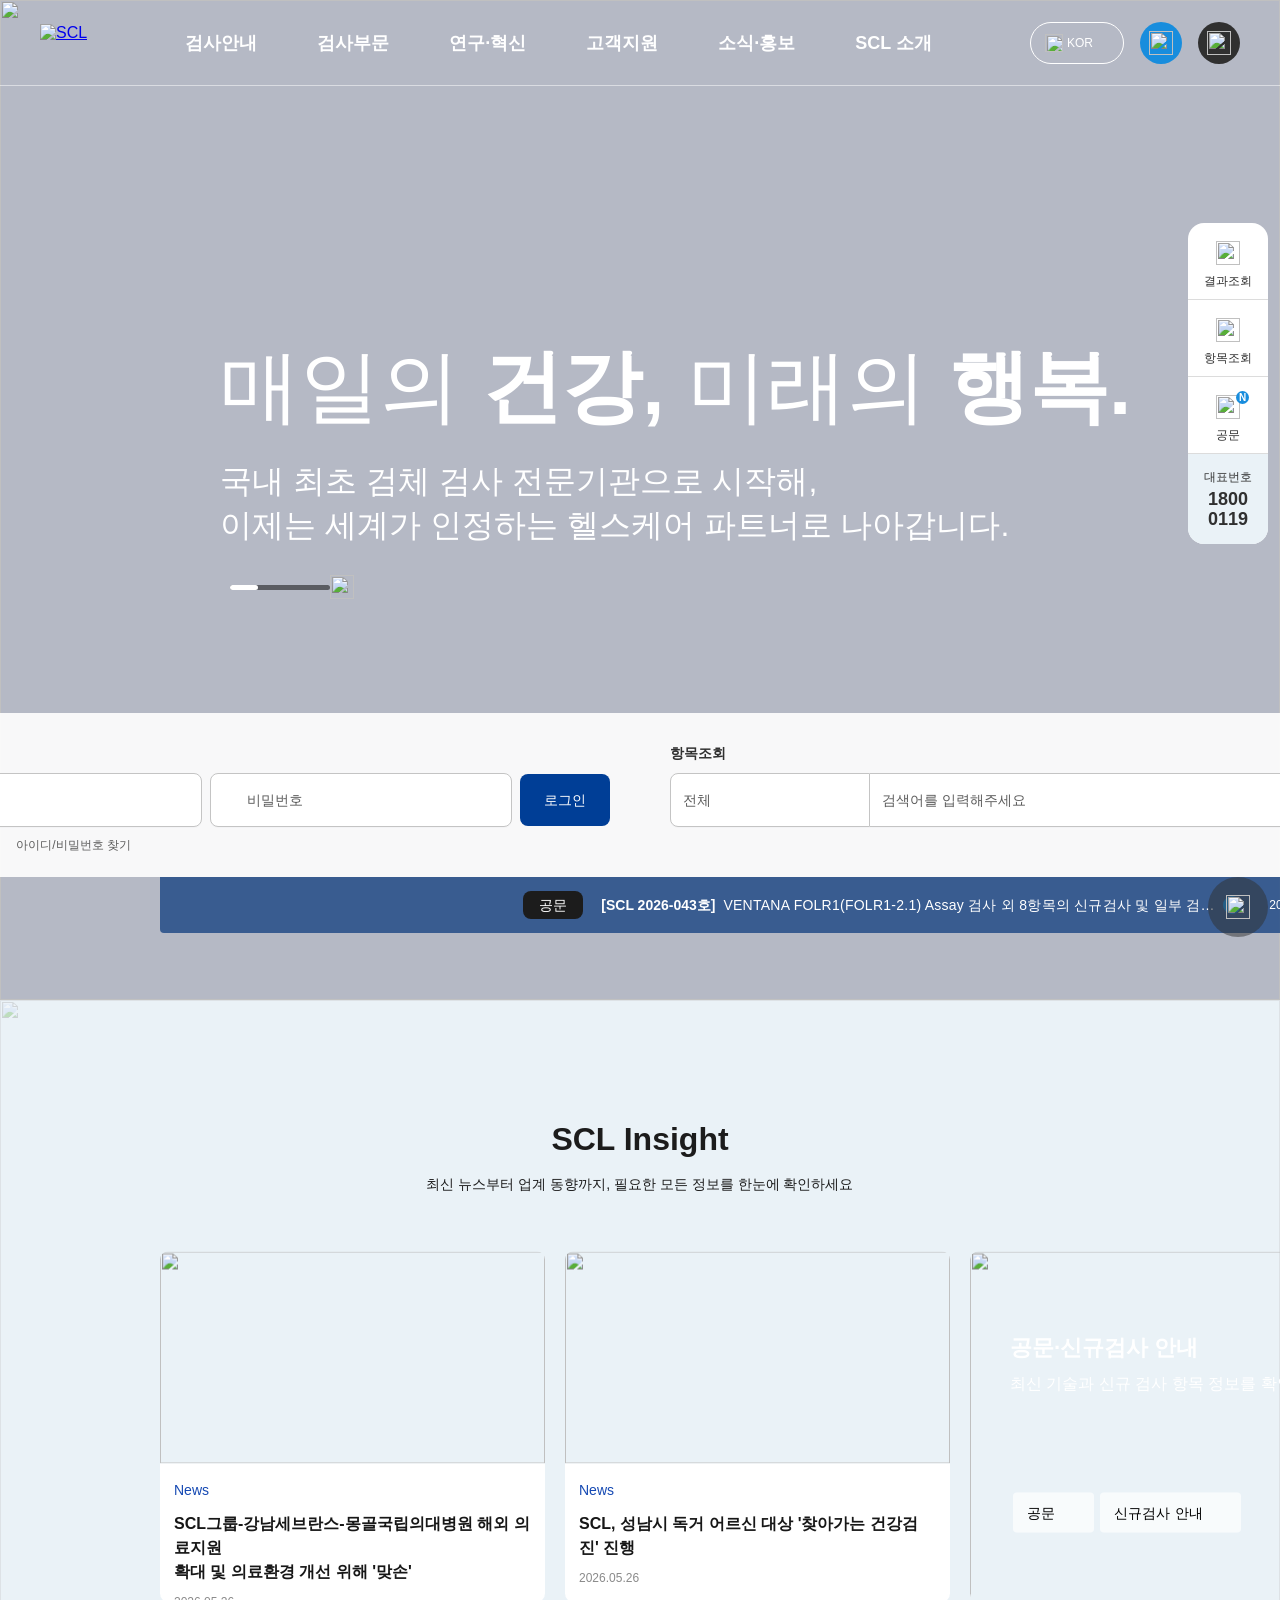
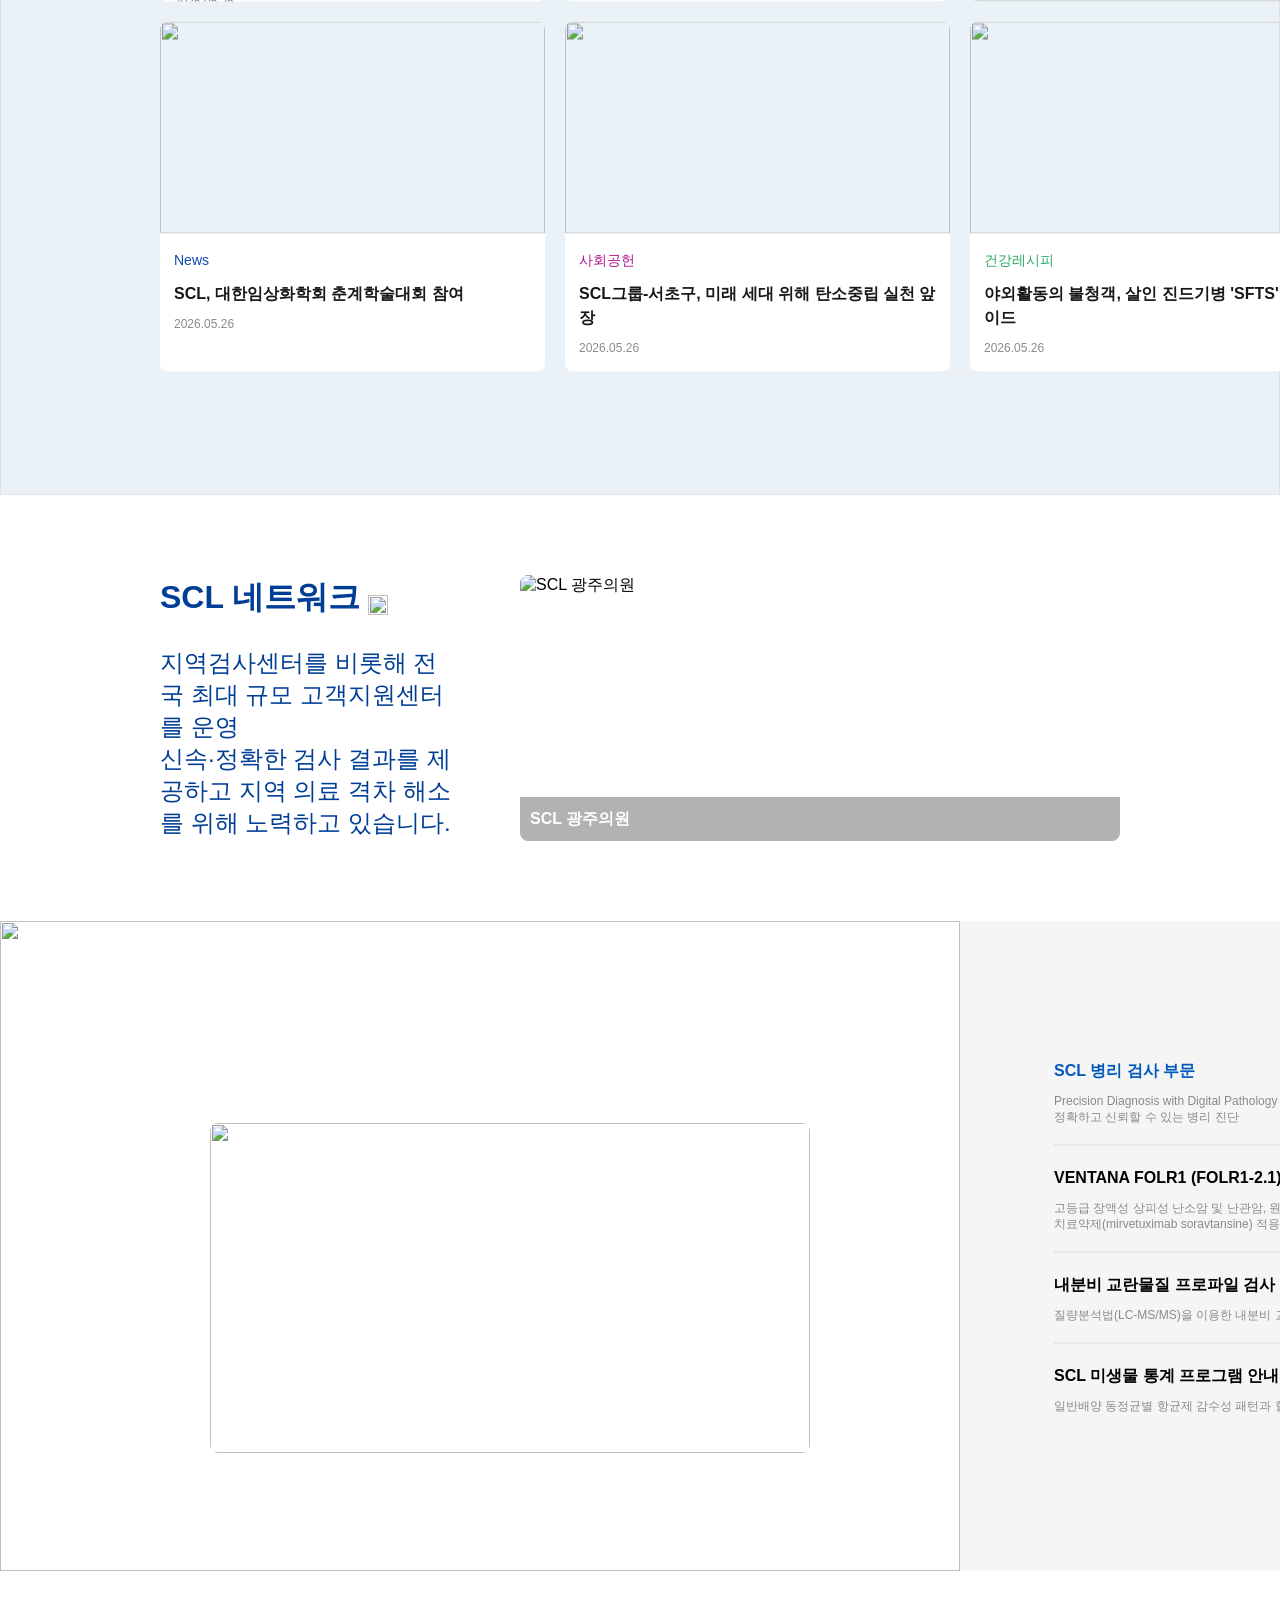
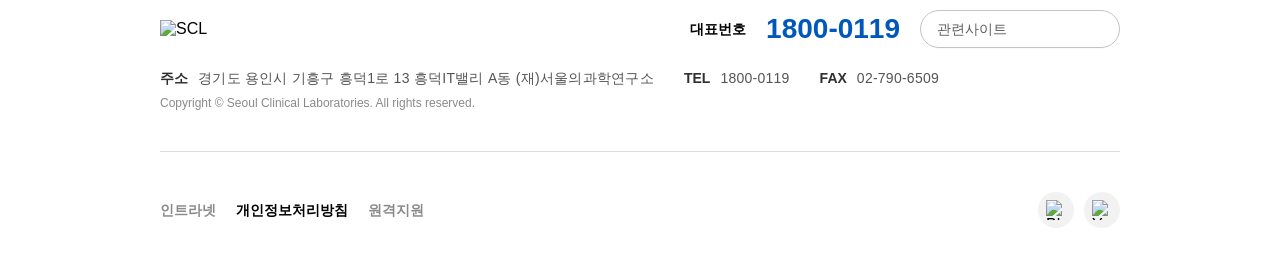
==== index.html @ e83430f7 "Implement SCL homepage from Figma design Build full SCL 서울의과학연구소 homepage with: - Sticky header with" ====
<!DOCTYPE html>
<html lang="ko">
<head>
  <meta charset="UTF-8">
  <meta name="viewport" content="width=device-width, initial-scale=1.0">
  <title>SCL 서울의과학연구소</title>
  <link rel="preconnect" href="https://fonts.googleapis.com">
  <link href="https://fonts.googleapis.com/css2?family=Pretendard:wght@300;400;600;700;900&display=swap" rel="stylesheet">
  <style>
    *, *::before, *::after { box-sizing: border-box; margin: 0; padding: 0; }

    :root {
      --brand-30: #003e96;
      --brand-40: #0058bc;
      --brand-50: #188ddd;
      --brand-60: #5bc2fd;
      --brand-99: #eaf2f7;
      --gray-10: #171717;
      --gray-20: #1c1c1c;
      --gray-25: #303030;
      --gray-40: #5c5c5c;
      --gray-60: #8a8a8a;
      --gray-90: #c4c4c4;
      --gray-95: #dcdcdc;
      --gray-99: #f5f5f5;
      --blue-20: #1549b3;
      --white: #ffffff;
    }

    body {
      font-family: 'Pretendard', -apple-system, BlinkMacSystemFont, sans-serif;
      background: white;
      min-width: 1200px;
      overflow-x: hidden;
    }

    /* ── HEADER ── */
    .header {
      position: sticky;
      top: 0;
      z-index: 100;
      width: 100%;
      height: 86px;
      border-bottom: 1px solid rgba(255,255,255,0.5);
      display: flex;
      align-items: center;
      justify-content: center;
      padding: 0 40px;
      background: transparent;
    }
    .header-inner {
      width: 100%;
      max-width: 1840px;
      display: flex;
      align-items: center;
      justify-content: space-between;
    }
    .logo img { height: 38px; display: block; }
    .nav {
      display: flex;
      gap: 60px;
      align-items: center;
      height: 50px;
    }
    .nav a {
      text-decoration: none;
      font-size: 18px;
      font-weight: 600;
      color: white;
      line-height: 24px;
      white-space: nowrap;
    }
    .nav a:hover { opacity: 0.8; }
    .gnb {
      display: flex;
      gap: 16px;
      align-items: center;
    }
    .gnb-lang {
      display: flex;
      align-items: center;
      gap: 4px;
      height: 42px;
      padding: 0 14px;
      border: 1px solid white;
      border-radius: 36px;
      cursor: pointer;
    }
    .gnb-lang img { width: 18px; height: 18px; }
    .gnb-lang span { font-size: 12px; color: white; font-weight: 400; line-height: 16px; }
    .gnb-lang .caret { width: 12px; height: 12px; }
    .gnb-search, .gnb-menu {
      width: 42px; height: 42px;
      border-radius: 50%;
      display: flex;
      align-items: center;
      justify-content: center;
      cursor: pointer;
    }
    .gnb-search { background: var(--brand-50); }
    .gnb-menu { background: var(--gray-25); }
    .gnb-search img, .gnb-menu img { width: 24px; height: 24px; }

    /* ── HERO ── */
    .hero {
      position: relative;
      width: 100%;
      height: 1000px;
      overflow: hidden;
    }
    .hero-bg {
      position: absolute;
      inset: 0;
    }
    .hero-bg img.hero-main {
      position: absolute;
      width: 179%;
      height: 142.6%;
      left: -33.09%;
      top: -38.87%;
      max-width: none;
      object-fit: cover;
    }
    .hero-bg .overlay {
      position: absolute;
      inset: 0;
      background: rgba(13,25,65,0.3);
    }
    .hero-bg img.hero-overlay {
      position: absolute;
      inset: 0;
      width: 100%;
      height: 100%;
      object-fit: cover;
    }
    .hero-text {
      position: absolute;
      left: 220px;
      top: 355px;
      color: white;
      display: flex;
      flex-direction: column;
      gap: 40px;
    }
    .hero-title {
      font-size: 80px;
      line-height: 64px;
    }
    .hero-title .light { font-weight: 300; }
    .hero-title .bold { font-weight: 600; }
    .hero-sub {
      font-size: 32px;
      font-weight: 400;
      line-height: 44px;
    }

    /* Search panel */
    .hero-search {
      position: absolute;
      left: 50%;
      transform: translateX(-50%);
      top: 713px;
      width: 1600px;
      background: rgba(255,255,255,0.9);
      border-radius: 4px 4px 0 0;
      display: flex;
      gap: 60px;
      align-items: center;
      padding: 30px 60px 34px;
    }
    .search-form {
      flex: 1;
      display: flex;
      flex-direction: column;
      gap: 10px;
      height: 100px;
    }
    .search-form label {
      font-size: 14px;
      font-weight: 600;
      color: var(--gray-25);
      line-height: 20px;
    }
    .search-inputs {
      display: flex;
      gap: 8px;
      align-items: center;
    }
    .input-field {
      background: white;
      border: 1px solid var(--gray-90);
      border-radius: 8px;
      display: flex;
      align-items: center;
      padding: 16px 12px;
      gap: 8px;
      flex: 1;
      box-shadow: 0px 1px 0.25px rgba(29,41,61,0.02);
    }
    .input-field img { width: 16px; height: 16px; flex-shrink: 0; }
    .input-field span {
      font-size: 14px;
      color: var(--gray-40);
      line-height: 20px;
    }
    .btn-login {
      background: var(--brand-30);
      color: white;
      border: none;
      border-radius: 8px;
      padding: 16px 24px;
      font-size: 14px;
      font-weight: 500;
      line-height: 20px;
      cursor: pointer;
      white-space: nowrap;
    }
    .search-helper {
      display: flex;
      gap: 16px;
      align-items: center;
    }
    .search-helper .checkbox-wrap {
      display: flex;
      align-items: center;
      gap: 4px;
    }
    .search-helper .checkbox-box {
      width: 16px; height: 16px;
      border: 1px solid var(--gray-95);
      border-radius: 4px;
      background: white;
    }
    .search-helper span {
      font-size: 12px;
      color: var(--gray-40);
      line-height: 16px;
    }
    .search-helper .divider {
      width: 1px;
      height: 10px;
      background: var(--gray-90);
    }

    .search-inputs-item {
      display: flex;
      align-items: center;
      width: 100%;
    }
    .select-field {
      background: white;
      border: 1px solid var(--gray-90);
      border-radius: 8px 0 0 8px;
      display: flex;
      align-items: center;
      justify-content: space-between;
      padding: 16px 12px;
      width: 200px;
      flex-shrink: 0;
      box-shadow: 0px 1px 0.25px rgba(29,41,61,0.02);
      cursor: pointer;
    }
    .select-field span { font-size: 14px; color: var(--gray-40); line-height: 20px; }
    .select-field img { width: 16px; height: 16px; }
    .text-field {
      background: white;
      border-top: 1px solid var(--gray-90);
      border-bottom: 1px solid var(--gray-90);
      border-right: none;
      display: flex;
      align-items: center;
      padding: 16px 12px;
      flex: 1;
      box-shadow: 0px 1px 0.25px rgba(29,41,61,0.02);
    }
    .text-field span { font-size: 14px; color: var(--gray-40); line-height: 20px; }
    .btn-search {
      background: var(--brand-30);
      border: none;
      border-radius: 0 8px 8px 0;
      padding: 16px;
      display: flex;
      align-items: center;
      justify-content: center;
      cursor: pointer;
      flex-shrink: 0;
    }
    .btn-search img { width: 20px; height: 20px; }

    /* Notice bar */
    .notice-bar {
      position: absolute;
      left: 160px;
      top: 877px;
      width: 1600px;
      background: rgba(5,54,123,0.7);
      border-radius: 0 0 4px 4px;
      display: flex;
      gap: 8px;
      align-items: center;
      justify-content: center;
      padding: 8px;
    }
    .notice-tag {
      background: var(--gray-20);
      color: white;
      font-size: 14px;
      font-weight: 500;
      line-height: 20px;
      padding: 4px 16px;
      border-radius: 8px;
      white-space: nowrap;
    }
    .notice-content {
      display: flex;
      gap: 8px;
      align-items: center;
      padding: 10px;
      width: 660px;
    }
    .notice-content .notice-num {
      color: white;
      font-size: 14px;
      font-weight: 600;
      line-height: 20px;
      white-space: nowrap;
    }
    .notice-content .notice-text {
      color: white;
      font-size: 14px;
      font-weight: 400;
      line-height: 20px;
      letter-spacing: 0.25px;
      white-space: nowrap;
      overflow: hidden;
      text-overflow: ellipsis;
    }
    .notice-new {
      background: var(--brand-50);
      width: 18px; height: 18px;
      border-radius: 24px;
      display: flex;
      align-items: center;
      justify-content: center;
      flex-shrink: 0;
    }
    .notice-new span { color: white; font-size: 11px; font-weight: 600; line-height: 16px; }
    .notice-date { color: white; font-size: 12px; font-weight: 400; line-height: 16px; padding: 10px; white-space: nowrap; }
    .notice-nav { display: flex; gap: 8px; align-items: center; }
    .notice-nav img { width: 20px; height: 20px; cursor: pointer; }

    /* Quick menu */
    .quick-menu {
      position: absolute;
      right: 12px;
      top: 223px;
      width: 80px;
      background: white;
      border-radius: 16px;
      overflow: hidden;
      display: flex;
      flex-direction: column;
      align-items: center;
    }
    .quick-item {
      border-bottom: 1px solid var(--gray-95);
      display: flex;
      flex-direction: column;
      align-items: center;
      padding: 10px 0;
      width: 100%;
      cursor: pointer;
      position: relative;
    }
    .quick-item:last-child { border-bottom: none; }
    .quick-item .icon-wrap {
      width: 40px; height: 40px;
      border-radius: 8px;
      display: flex;
      align-items: center;
      justify-content: center;
    }
    .quick-item .icon-wrap img { width: 24px; height: 24px; }
    .quick-item p {
      font-size: 12px;
      font-weight: 400;
      color: var(--gray-25);
      text-align: center;
      line-height: 16px;
    }
    .quick-new-badge {
      position: absolute;
      top: 14px;
      left: 48px;
      background: var(--brand-50);
      width: 13px; height: 13px;
      border-radius: 24px;
      display: flex;
      align-items: center;
      justify-content: center;
    }
    .quick-new-badge span { color: white; font-size: 10px; font-weight: 900; line-height: 16px; }
    .quick-phone {
      background: var(--brand-99);
      display: flex;
      flex-direction: column;
      align-items: center;
      justify-content: center;
      gap: 4px;
      height: 90px;
      width: 100%;
      text-align: center;
      cursor: pointer;
    }
    .quick-phone .phone-label { font-size: 12px; font-weight: 400; color: var(--gray-25); line-height: 16px; }
    .quick-phone .phone-num { font-size: 18px; font-weight: 700; color: var(--gray-25); line-height: 20px; }

    /* Scroll top */
    .scroll-top {
      position: absolute;
      right: 12px;
      top: 877px;
      width: 60px; height: 60px;
      border-radius: 60px;
      background: rgba(48,48,48,0.5);
      display: flex;
      align-items: center;
      justify-content: center;
      cursor: pointer;
    }
    .scroll-top img { width: 24px; height: 24px; }

    /* ── SCL INSIGHT ── */
    .insight-section {
      position: relative;
      width: 100%;
      height: 1095px;
      overflow: hidden;
    }
    .insight-bg {
      position: absolute;
      inset: 0;
      background: var(--brand-99);
    }
    .insight-bg img {
      position: absolute;
      inset: 0;
      width: 100%;
      height: 100%;
      object-fit: cover;
      opacity: 0.3;
    }
    .insight-heading {
      position: absolute;
      top: 119px;
      left: 50%;
      transform: translateX(-50%);
      text-align: center;
      white-space: nowrap;
    }
    .insight-heading h2 {
      font-size: 32px;
      font-weight: 600;
      color: var(--gray-20);
      line-height: 40px;
    }
    .insight-heading p {
      margin-top: 15px;
      font-size: 14px;
      font-weight: 400;
      color: var(--gray-20);
      line-height: 20px;
    }
    .insight-cards {
      position: absolute;
      top: 50%;
      left: 160px;
      transform: translateY(calc(-50% + 63.5px));
      width: 1600px;
      display: flex;
      flex-direction: column;
      gap: 20px;
    }
    .cards-row {
      display: flex;
      gap: 20px;
      align-items: flex-start;
    }
    .news-card {
      width: 385px;
      height: 350px;
      border-radius: 8px;
      overflow: hidden;
      display: flex;
      flex-direction: column;
      flex-shrink: 0;
    }
    .news-card-img {
      height: 212px;
      width: 100%;
      flex-shrink: 0;
      overflow: hidden;
    }
    .news-card-img img {
      width: 100%;
      height: 100%;
      object-fit: cover;
      display: block;
    }
    .news-card-body {
      background: white;
      padding: 14px;
      flex: 1;
      display: flex;
      flex-direction: column;
      gap: 10px;
    }
    .tag {
      display: inline-flex;
      align-items: center;
      padding: 2px 0;
      border-radius: 4px;
    }
    .tag-news { color: var(--blue-20); font-size: 14px; font-weight: 400; line-height: 20px; }
    .tag-society { color: #b31591; font-size: 14px; font-weight: 400; line-height: 20px; }
    .tag-health { color: #2baa64; font-size: 14px; font-weight: 400; line-height: 20px; }
    .tag-amr { color: #b38e15; font-size: 14px; font-weight: 400; line-height: 20px; }
    .news-card-body h3 {
      font-size: 16px;
      font-weight: 600;
      color: var(--gray-10);
      line-height: 24px;
    }
    .news-card-body .date {
      font-size: 12px;
      font-weight: 400;
      color: var(--gray-60);
      line-height: 16px;
    }
    /* Wide card */
    .wide-card {
      width: 790px;
      height: 350px;
      border-radius: 8px;
      position: relative;
      overflow: hidden;
      flex-shrink: 0;
    }
    .wide-card img.wide-bg {
      position: absolute;
      inset: 0;
      width: 100%;
      height: 100%;
      object-fit: cover;
      border-radius: 8px;
    }
    .wide-card-text {
      position: absolute;
      left: 40px;
      top: 82px;
      color: white;
      display: flex;
      flex-direction: column;
      gap: 10px;
    }
    .wide-card-text h3 { font-size: 22px; font-weight: 600; line-height: 28px; }
    .wide-card-text p { font-size: 16px; font-weight: 400; line-height: 24px; }
    .wide-card-btns {
      position: absolute;
      top: 241px;
      left: 43px;
      display: flex;
      gap: 6px;
    }
    .wide-card-btn {
      display: flex;
      align-items: center;
      justify-content: space-between;
      gap: 8px;
      height: 40px;
      background: rgba(255,255,255,0.7);
      border-radius: 4px;
      padding: 4px 14px;
      cursor: pointer;
      text-decoration: none;
    }
    .wide-card-btn span {
      font-size: 14px;
      font-weight: 400;
      color: black;
      line-height: 20px;
      letter-spacing: 0.25px;
      white-space: nowrap;
    }
    .wide-card-btn img { width: 16px; height: 16px; }

    /* ── NETWORK ── */
    .network-section {
      position: relative;
      width: 100%;
      padding: 80px 0;
      background: white;
    }
    .network-inner {
      max-width: 1840px;
      margin: 0 auto;
      padding: 0 160px;
      display: flex;
      align-items: center;
      gap: 60px;
    }
    .network-text { flex: 1; }
    .network-text .arrow-link {
      display: flex;
      align-items: center;
      gap: 8px;
      margin-bottom: 15px;
    }
    .network-text h2 {
      font-size: 32px;
      font-weight: 600;
      color: var(--brand-30);
      line-height: 40px;
      margin-bottom: 15px;
    }
    .network-text .arrow-link img { width: 20px; height: 20px; }
    .network-text p {
      font-size: 24px;
      font-weight: 400;
      color: var(--brand-30);
      line-height: 32px;
    }
    .network-image {
      flex-shrink: 0;
      width: 600px;
      height: 266px;
      border-radius: 8px;
      overflow: hidden;
      position: relative;
    }
    .network-image img.net-img {
      width: 100%;
      height: 100%;
      object-fit: cover;
    }
    .network-image .img-caption {
      position: absolute;
      bottom: 0;
      left: 0;
      right: 0;
      background: rgba(0,0,0,0.3);
      display: flex;
      align-items: center;
      justify-content: space-between;
      padding: 10px;
    }
    .network-image .img-caption span {
      color: white;
      font-size: 16px;
      font-weight: 600;
      line-height: 24px;
      white-space: nowrap;
    }
    .network-image .img-caption img { height: 10px; }

    /* ── SPOTLIGHT ── */
    .spotlight-section {
      display: flex;
      width: 100%;
    }
    .spotlight-left {
      width: 960px;
      height: 650px;
      overflow: hidden;
      position: relative;
      flex-shrink: 0;
    }
    .spotlight-left img.spotlight-bg {
      position: absolute;
      inset: 0;
      width: 100%;
      height: 100%;
      object-fit: cover;
    }
    .spotlight-text {
      position: absolute;
      left: 210px;
      top: 95px;
      width: 315px;
      color: white;
      display: flex;
      flex-direction: column;
      gap: 15px;
    }
    .spotlight-text h2 { font-size: 32px; font-weight: 600; line-height: 40px; }
    .spotlight-text p { font-size: 14px; font-weight: 400; line-height: 20px; }
    .spotlight-preview {
      position: absolute;
      left: 210px;
      top: 202px;
      width: 600px;
      height: 330px;
      border-radius: 8px;
      overflow: hidden;
    }
    .spotlight-preview img {
      width: 100%;
      height: 100%;
      object-fit: cover;
    }
    .spotlight-right {
      flex: 1;
      background: var(--gray-99);
      height: 650px;
      overflow: hidden;
      position: relative;
    }
    .spotlight-list {
      position: absolute;
      top: 50%;
      left: 94px;
      transform: translateY(-50%);
      display: flex;
      flex-direction: column;
      gap: 20px;
    }
    .spotlight-item {
      width: 600px;
      border-bottom: 1px solid var(--gray-95);
      padding-bottom: 20px;
      display: flex;
      align-items: flex-start;
      justify-content: space-between;
      cursor: pointer;
    }
    .spotlight-item:last-child { border-bottom: none; }
    .spotlight-item .item-text { display: flex; flex-direction: column; gap: 10px; }
    .spotlight-item .item-text h3 {
      font-size: 16px;
      font-weight: 600;
      line-height: 24px;
      white-space: nowrap;
    }
    .spotlight-item .item-text p {
      font-size: 12px;
      font-weight: 400;
      color: var(--gray-60);
      line-height: 16px;
    }
    .spotlight-item.active .item-text h3 { color: var(--brand-40); }
    .spotlight-item .arrow { width: 20px; height: 20px; flex-shrink: 0; margin-top: 2px; }
    .spotlight-underline {
      position: absolute;
      bottom: calc(50% - 3px - 130px);
      left: 785px;
      width: 200px;
      height: 3px;
      background: var(--brand-60);
    }

    /* ── FOOTER ── */
    .footer {
      background: white;
      padding: 39px 160px;
      border-radius: 30px;
    }
    .footer-top {
      border-bottom: 1px solid var(--gray-95);
      padding-bottom: 40px;
      margin-bottom: 20px;
    }
    .footer-row1 {
      display: flex;
      align-items: center;
      justify-content: space-between;
      margin-bottom: 20px;
    }
    .footer-logo img { height: 30px; }
    .footer-contact {
      display: flex;
      align-items: center;
      gap: 20px;
    }
    .footer-contact .label {
      font-size: 14px;
      font-weight: 600;
      color: black;
      line-height: 22px;
    }
    .footer-contact .phone {
      font-size: 28px;
      font-weight: 600;
      color: var(--brand-40);
      line-height: 36px;
    }
    .footer-dropdown {
      background: white;
      border: 1px solid var(--gray-90);
      border-radius: 36px;
      display: flex;
      align-items: center;
      justify-content: space-between;
      padding: 8px 16px;
      width: 200px;
      box-shadow: 0px 1px 0.25px rgba(29,41,61,0.02);
      cursor: pointer;
    }
    .footer-dropdown span { font-size: 14px; font-weight: 400; color: var(--gray-40); line-height: 20px; }
    .footer-dropdown img { width: 16px; height: 16px; }
    .footer-info { display: flex; flex-direction: column; gap: 7px; }
    .footer-info-row {
      display: flex;
      gap: 30px;
      align-items: center;
      font-size: 14px;
      line-height: 20px;
    }
    .footer-info-item { display: flex; gap: 10px; align-items: center; }
    .footer-info-item .key { font-weight: 600; color: var(--gray-25); white-space: nowrap; }
    .footer-info-item .val { font-weight: 400; color: #545454; letter-spacing: 0.25px; }
    .footer-copy { font-size: 12px; font-weight: 400; color: var(--gray-60); line-height: 16px; }
    .footer-bottom {
      display: flex;
      align-items: center;
      justify-content: space-between;
      padding-top: 20px;
    }
    .footer-links {
      display: flex;
      gap: 20px;
      align-items: center;
    }
    .footer-links a {
      font-size: 14px;
      font-weight: 600;
      text-decoration: none;
      line-height: 22px;
    }
    .footer-links a.muted { color: var(--gray-60); }
    .footer-links a.active { color: black; }
    .footer-sns { display: flex; gap: 10px; align-items: center; }
    .sns-icon {
      width: 36px; height: 36px;
      background: #f2f2f2;
      border-radius: 36px;
      overflow: hidden;
      display: flex;
      align-items: center;
      justify-content: center;
      cursor: pointer;
    }
    .sns-icon img { width: 20px; height: 20px; object-fit: contain; }
  </style>
</head>
<body>

<!-- ── HERO (includes sticky header) ── -->
<div class="hero">
  <div class="hero-bg">
    <img class="hero-main" src="https://www.figma.com/api/mcp/asset/52256e0e-8a23-42d5-84a0-332f371dc1ba" alt="">
    <div class="overlay"></div>
    <img class="hero-overlay" src="https://www.figma.com/api/mcp/asset/8dd5a6fe-a4d0-4178-bd11-4e2abda468db" alt="">
  </div>

  <!-- Sticky header inside hero for overlay effect -->
  <div class="header">
    <div class="header-inner">
      <a class="logo" href="#">
        <img src="https://www.figma.com/api/mcp/asset/37c88d34-beb9-4039-ba1b-f2989c8ade5d" alt="SCL">
      </a>
      <nav class="nav">
        <a href="#">검사안내</a>
        <a href="#">검사부문</a>
        <a href="#">연구·혁신</a>
        <a href="#">고객지원</a>
        <a href="#">소식·홍보</a>
        <a href="#">SCL 소개</a>
      </nav>
      <div class="gnb">
        <div class="gnb-lang">
          <img src="https://www.figma.com/api/mcp/asset/6efcb8ba-368d-428a-bd63-dd00020100a3" alt="">
          <span>KOR</span>
          <img class="caret" src="https://www.figma.com/api/mcp/asset/7b895aad-f52b-4165-a262-aacf44c4fa61" alt="">
        </div>
        <div class="gnb-search">
          <img src="https://www.figma.com/api/mcp/asset/1a41ee4a-93e4-47a7-8196-3c6d948fa5bd" alt="">
        </div>
        <div class="gnb-menu">
          <img src="https://www.figma.com/api/mcp/asset/8088e8f7-9896-4dc9-afa7-a1ec233443b7" alt="">
        </div>
      </div>
    </div>
  </div>

  <div class="hero-text">
    <div class="hero-title">
      <span class="light">매일의 </span><span class="bold">건강, </span><span class="light">미래의 </span><span class="bold">행복.</span>
    </div>
    <div class="hero-sub">
      국내 최초 검체 검사 전문기관으로 시작해,&nbsp;&nbsp;<br>
      이제는 세계가 인정하는 헬스케어 파트너로 나아갑니다.
    </div>
  </div>

  <!-- Search panel -->
  <div class="hero-search">
    <!-- 결과조회 -->
    <div class="search-form">
      <label>결과조회</label>
      <div class="search-inputs">
        <div class="input-field">
          <img src="https://www.figma.com/api/mcp/asset/ea0bd6d9-47a9-4193-b356-8391d4559814" alt="">
          <span>아이디</span>
        </div>
        <div class="input-field">
          <img src="https://www.figma.com/api/mcp/asset/9981f9c0-cf0f-4a31-8ff5-a0b09d4ae14a" alt="">
          <span>비밀번호</span>
        </div>
        <button class="btn-login">로그인</button>
      </div>
      <div class="search-helper">
        <div class="checkbox-wrap">
          <div class="checkbox-box"></div>
          <span>아이디 저장</span>
        </div>
        <div class="divider"></div>
        <span>아이디/비밀번호 찾기</span>
      </div>
    </div>
    <!-- 항목조회 -->
    <div class="search-form">
      <label>항목조회</label>
      <div class="search-inputs-item">
        <div class="select-field">
          <span>전체</span>
          <img src="https://www.figma.com/api/mcp/asset/543bc4e9-b448-4df7-8578-54442d2aa638" alt="">
        </div>
        <div class="text-field">
          <span>검색어를 입력해주세요</span>
        </div>
        <button class="btn-search">
          <img src="https://www.figma.com/api/mcp/asset/98b80f4b-6c56-42e1-a1ca-54a08cba4ce2" alt="">
        </button>
      </div>
    </div>
  </div>

  <!-- Notice bar -->
  <div class="notice-bar">
    <div class="notice-tag">공문</div>
    <div class="notice-content">
      <span class="notice-num">[SCL 2026-043호]</span>
      <span class="notice-text">VENTANA FOLR1(FOLR1-2.1) Assay 검사 외 8항목의 신규검사 및 일부 검사정 ...</span>
      <div class="notice-new"><span>N</span></div>
    </div>
    <div class="notice-date">2026-05-29</div>
    <div class="notice-nav">
      <img src="https://www.figma.com/api/mcp/asset/52d0f94a-6e03-4afb-98f1-dddcc020833d" alt="이전">
      <img src="https://www.figma.com/api/mcp/asset/3e2f8726-f199-415d-9484-f3b4ed6b7dc4" alt="다음">
    </div>
  </div>

  <!-- Quick menu -->
  <div class="quick-menu">
    <div class="quick-item">
      <div class="icon-wrap">
        <img src="https://www.figma.com/api/mcp/asset/b0f247aa-f61f-4355-92ea-332bee7ba5a2" alt="">
      </div>
      <p>결과조회</p>
    </div>
    <div class="quick-item">
      <div class="icon-wrap">
        <img src="https://www.figma.com/api/mcp/asset/b0f247aa-f61f-4355-92ea-332bee7ba5a2" alt="">
      </div>
      <p>항목조회</p>
    </div>
    <div class="quick-item">
      <div class="quick-new-badge"><span>N</span></div>
      <div class="icon-wrap">
        <img src="https://www.figma.com/api/mcp/asset/b0f247aa-f61f-4355-92ea-332bee7ba5a2" alt="">
      </div>
      <p>공문</p>
    </div>
    <div class="quick-phone">
      <span class="phone-label">대표번호</span>
      <div class="phone-num">1800<br>0119</div>
    </div>
  </div>

  <!-- Scroll to top -->
  <div class="scroll-top" onclick="window.scrollTo({top:0,behavior:'smooth'})">
    <img src="https://www.figma.com/api/mcp/asset/c064c4de-7387-49ca-89e6-6a003e4194d6" alt="">
  </div>

  <!-- Indicator -->
  <div style="position:absolute;left:230px;top:575px;width:124px;height:24px;">
    <div style="position:absolute;background:rgba(0,0,0,0.5);height:5px;left:0;top:10px;width:100px;border-radius:3px;"></div>
    <div style="position:absolute;background:white;height:5px;left:0;top:10px;width:28px;border-radius:3px;"></div>
    <img src="https://www.figma.com/api/mcp/asset/b06ebde0-1fb6-4c55-bfce-72b41afc29c0" alt="" style="position:absolute;right:0;top:0;width:24px;height:24px;">
  </div>
</div>

<!-- ── SCL INSIGHT ── -->
<div class="insight-section">
  <div class="insight-bg">
    <img src="https://www.figma.com/api/mcp/asset/7b2f7af1-e0b0-4ac8-bd0a-5d54d9dfeec8" alt="">
  </div>
  <div class="insight-heading">
    <h2>SCL Insight</h2>
    <p>최신 뉴스부터 업계 동향까지, 필요한 모든 정보를 한눈에 확인하세요</p>
  </div>
  <div class="insight-cards">
    <!-- Row 1 -->
    <div class="cards-row">
      <div class="news-card">
        <div class="news-card-img"><img src="https://www.figma.com/api/mcp/asset/5ffc190e-9fe7-44c9-b8f0-d919cf22bebf" alt=""></div>
        <div class="news-card-body">
          <span class="tag tag-news">News</span>
          <h3>SCL그룹-강남세브란스-몽골국립의대병원 해외 의료지원<br>확대 및 의료환경 개선 위해 '맞손'</h3>
          <span class="date">2026.05.26</span>
        </div>
      </div>
      <div class="news-card">
        <div class="news-card-img"><img src="https://www.figma.com/api/mcp/asset/38c82c1a-6dd3-4e4a-b439-f9a781b31229" alt=""></div>
        <div class="news-card-body">
          <span class="tag tag-news">News</span>
          <h3>SCL, 성남시 독거 어르신 대상 '찾아가는 건강검진' 진행</h3>
          <span class="date">2026.05.26</span>
        </div>
      </div>
      <div class="wide-card">
        <img class="wide-bg" src="https://www.figma.com/api/mcp/asset/d31c3e54-9d87-45c5-b605-1808fa9bb44a" alt="">
        <div class="wide-card-text">
          <h3>공문·신규검사 안내</h3>
          <p>최신 기술과 신규 검사 항목 정보를 확인하세요</p>
        </div>
        <div class="wide-card-btns">
          <a href="#" class="wide-card-btn">
            <span>공문</span>
            <img src="https://www.figma.com/api/mcp/asset/adb20b30-9641-4750-9987-e78697c4e4e8" alt="">
          </a>
          <a href="#" class="wide-card-btn">
            <span>신규검사 안내</span>
            <img src="https://www.figma.com/api/mcp/asset/adb20b30-9641-4750-9987-e78697c4e4e8" alt="">
          </a>
        </div>
      </div>
    </div>
    <!-- Row 2 -->
    <div class="cards-row">
      <div class="news-card">
        <div class="news-card-img"><img src="https://www.figma.com/api/mcp/asset/8e9e4ab0-9397-4d2b-8e9a-bd385a4cd7f4" alt=""></div>
        <div class="news-card-body">
          <span class="tag tag-news">News</span>
          <h3>SCL, 대한임상화학회 춘계학술대회 참여</h3>
          <span class="date">2026.05.26</span>
        </div>
      </div>
      <div class="news-card">
        <div class="news-card-img"><img src="https://www.figma.com/api/mcp/asset/992183fb-95f1-4c09-9bdf-275db87c20e4" alt=""></div>
        <div class="news-card-body">
          <span class="tag tag-society">사회공헌</span>
          <h3>SCL그룹-서초구, 미래 세대 위해 탄소중립 실천 앞장</h3>
          <span class="date">2026.05.26</span>
        </div>
      </div>
      <div class="news-card">
        <div class="news-card-img"><img src="https://www.figma.com/api/mcp/asset/c7c1d9c2-8cd8-43ae-949d-d78f45ca55f7" alt=""></div>
        <div class="news-card-body">
          <span class="tag tag-health">건강레시피</span>
          <h3>야외활동의 불청객, 살인 진드기병 'SFTS' 핵심 가이드</h3>
          <span class="date">2026.05.26</span>
        </div>
      </div>
      <div class="news-card">
        <div class="news-card-img"><img src="https://www.figma.com/api/mcp/asset/ecc79b6d-8fe1-4d96-88d6-6d47a001110b" alt=""></div>
        <div class="news-card-body">
          <span class="tag tag-amr">항균제 내성 소식</span>
          <h3>항균제 내성 소식 Vol.5 No.1</h3>
          <span class="date">2026.05.26</span>
        </div>
      </div>
    </div>
  </div>
</div>

<!-- ── NETWORK ── -->
<div class="network-section">
  <div class="network-inner">
    <div class="network-text">
      <div class="arrow-link">
        <h2>SCL 네트워크</h2>
        <img src="https://www.figma.com/api/mcp/asset/f38a24ac-02a2-4a3b-8d6c-58afcae8dbaf" alt="">
      </div>
      <p>지역검사센터를 비롯해 전국 최대 규모 고객지원센터를 운영<br>신속·정확한 검사 결과를 제공하고 지역 의료 격차 해소를 위해 노력하고 있습니다.</p>
    </div>
    <div class="network-image">
      <img class="net-img" src="https://www.figma.com/api/mcp/asset/42fffe98-6f88-4e6d-8f27-da6bb0559975" alt="SCL 광주의원">
      <div class="img-caption">
        <span>SCL 광주의원</span>
        <img src="https://www.figma.com/api/mcp/asset/c778dd9b-c4c2-44cb-9610-e7c3aae68306" alt="">
      </div>
    </div>
  </div>
</div>

<!-- ── SPOTLIGHT ── -->
<div class="spotlight-section">
  <div class="spotlight-left">
    <img class="spotlight-bg" src="https://www.figma.com/api/mcp/asset/47a40a88-02fc-4748-b206-3c29c9e4105f" alt="">
    <div class="spotlight-text">
      <h2>SCL SpotLight</h2>
      <p>최신 학술 리플릿 소개를 통해 유익한 지식을 확인해보세요</p>
    </div>
    <div class="spotlight-preview">
      <img src="https://www.figma.com/api/mcp/asset/62de61b7-7b3b-48ec-a8b3-e7b3a09bf077" alt="">
    </div>
  </div>
  <div class="spotlight-right">
    <div class="spotlight-list">
      <div class="spotlight-item active">
        <div class="item-text">
          <h3>SCL 병리 검사 부문</h3>
          <p>Precision Diagnosis with Digital Pathology System<br>정확하고 신뢰할 수 있는 병리 진단</p>
        </div>
        <img class="arrow" src="https://www.figma.com/api/mcp/asset/fa98e5cc-8ee8-4b6b-8755-8e47d4cf738e" alt="">
      </div>
      <div class="spotlight-item">
        <div class="item-text">
          <h3>VENTANA FOLR1 (FOLR1-2.1) 검사</h3>
          <p>고등급 장액성 상피성 난소암 및 난관암, 원발성 복막암의<br>치료약제(mirvetuximab soravtansine) 적용 환자 식별을 위한 동반진단검사</p>
        </div>
        <img class="arrow" src="https://www.figma.com/api/mcp/asset/604fa74f-db91-483b-8a48-04563f2c6177" alt="">
      </div>
      <div class="spotlight-item">
        <div class="item-text">
          <h3>내분비 교란물질 프로파일 검사</h3>
          <p>질량분석법(LC-MS/MS)을 이용한 내분비 교란물질(환경호르몬) 측정</p>
        </div>
        <img class="arrow" src="https://www.figma.com/api/mcp/asset/604fa74f-db91-483b-8a48-04563f2c6177" alt="">
      </div>
      <div class="spotlight-item">
        <div class="item-text">
          <h3>SCL 미생물 통계 프로그램 안내</h3>
          <p>일반배양 동정균별 항균제 감수성 패턴과 혈액배양 월별 평균 채혈량 모니터링을 위한 프로그램 사용 안내</p>
        </div>
        <img class="arrow" src="https://www.figma.com/api/mcp/asset/604fa74f-db91-483b-8a48-04563f2c6177" alt="">
      </div>
    </div>
    <div class="spotlight-underline"></div>
  </div>
</div>

<!-- ── FOOTER ── -->
<footer class="footer">
  <div class="footer-top">
    <div class="footer-row1">
      <div class="footer-logo">
        <img src="https://www.figma.com/api/mcp/asset/37c88d34-beb9-4039-ba1b-f2989c8ade5d" alt="SCL">
      </div>
      <div class="footer-contact">
        <span class="label">대표번호</span>
        <span class="phone">1800-0119</span>
        <div class="footer-dropdown">
          <span>관련사이트</span>
          <img src="https://www.figma.com/api/mcp/asset/543bc4e9-b448-4df7-8578-54442d2aa638" alt="">
        </div>
      </div>
    </div>
    <div class="footer-info">
      <div class="footer-info-row">
        <div class="footer-info-item">
          <span class="key">주소</span>
          <span class="val">경기도 용인시 기흥구 흥덕1로 13 흥덕IT밸리 A동 (재)서울의과학연구소</span>
        </div>
        <div class="footer-info-item">
          <span class="key">TEL</span>
          <span class="val">1800-0119</span>
        </div>
        <div class="footer-info-item">
          <span class="key">FAX</span>
          <span class="val">02-790-6509</span>
        </div>
      </div>
      <p class="footer-copy">Copyright © Seoul Clinical Laboratories. All rights reserved.</p>
    </div>
  </div>
  <div class="footer-bottom">
    <div class="footer-links">
      <a href="#" class="muted">인트라넷</a>
      <a href="#" class="active">개인정보처리방침</a>
      <a href="#" class="muted">원격지원</a>
    </div>
    <div class="footer-sns">
      <div class="sns-icon">
        <img src="https://www.figma.com/api/mcp/asset/7b10e093-95f2-474d-a84a-dadc5c6adf39" alt="Blog">
      </div>
      <div class="sns-icon">
        <img src="https://www.figma.com/api/mcp/asset/fc669e48-eddd-4f8d-9327-607113ef5edd" alt="YouTube">
      </div>
    </div>
  </div>
</footer>

</body>
</html>
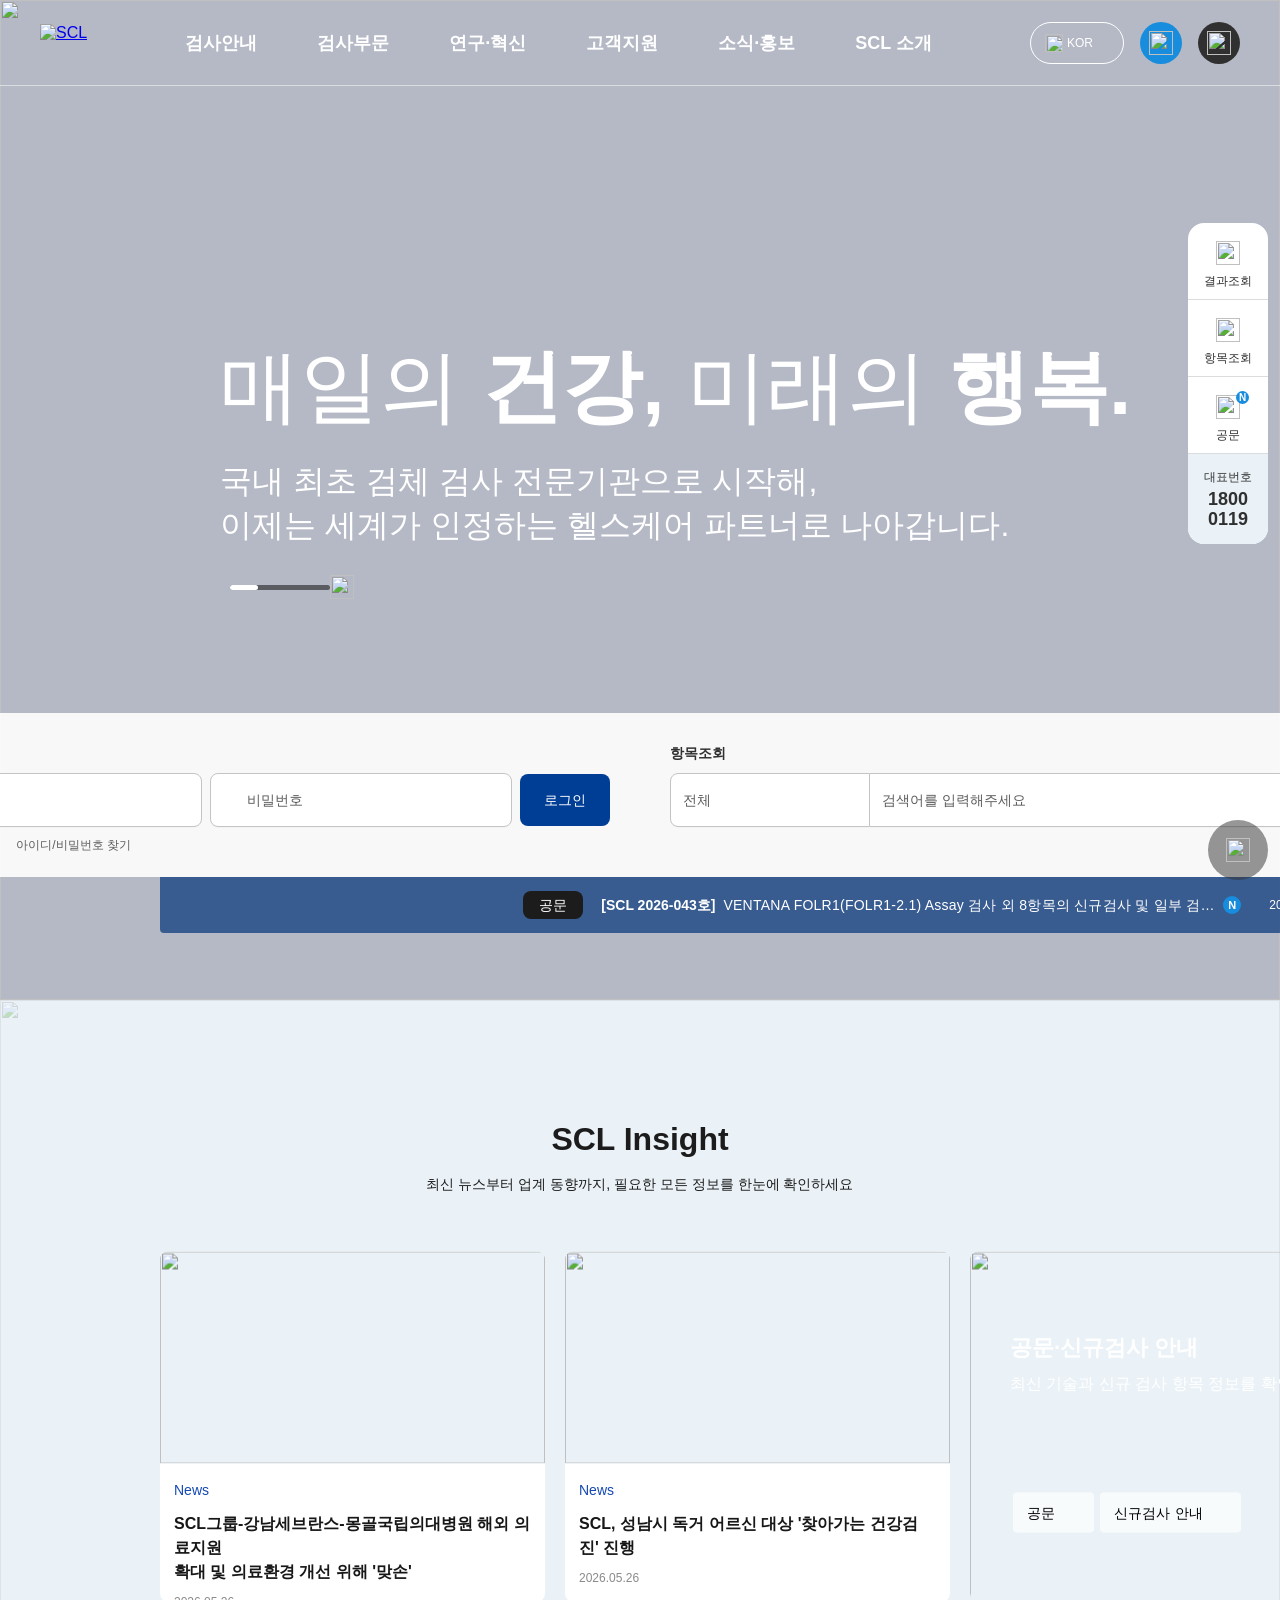
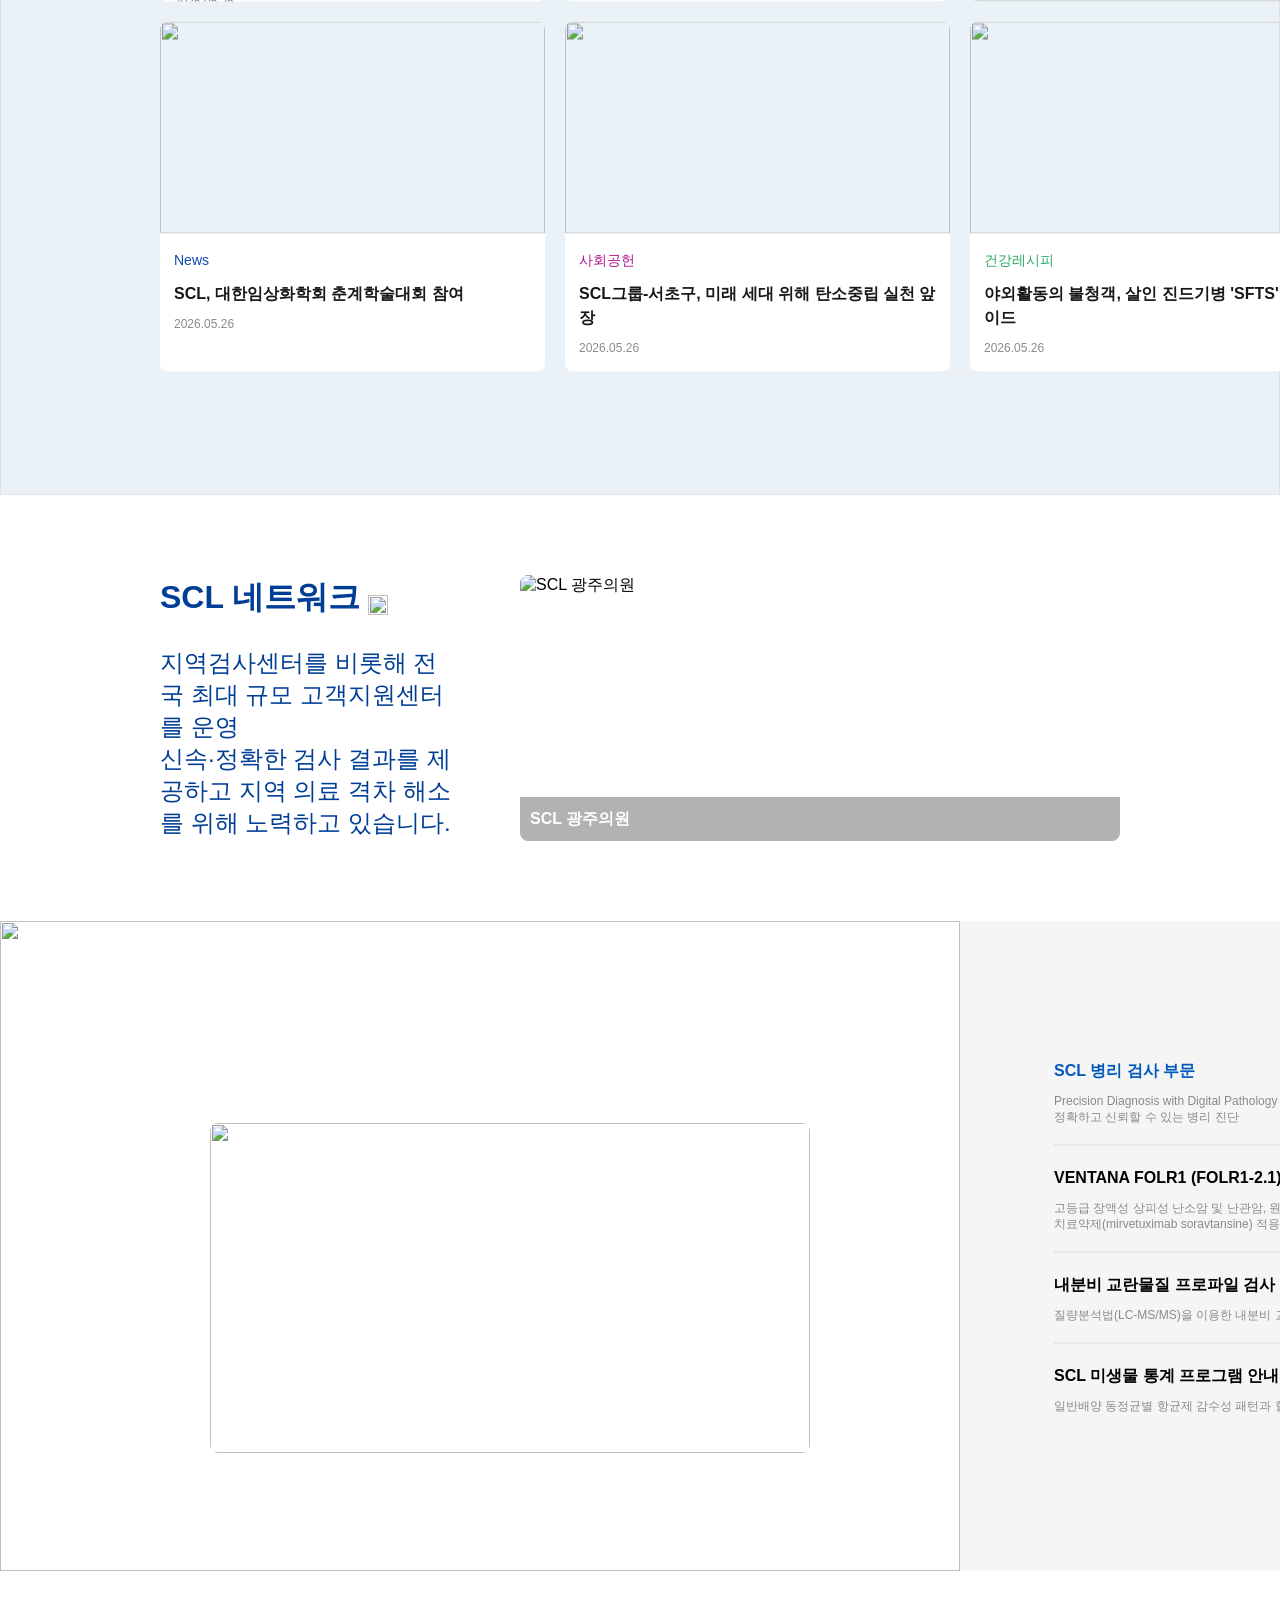
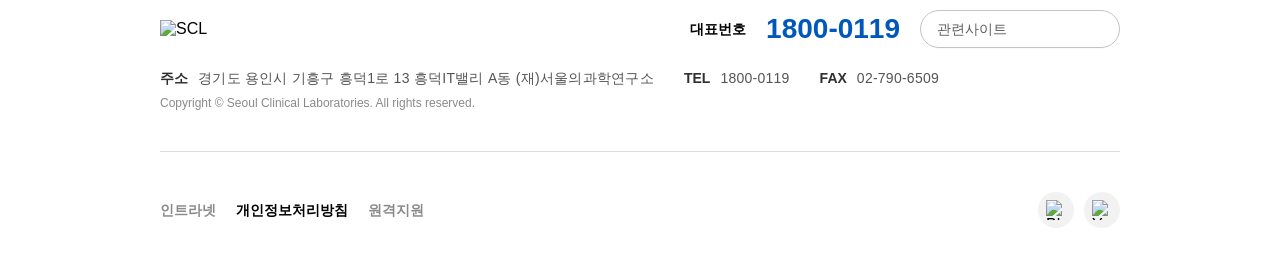
==== commit 8d02057b: "Fix header and quick menu as fixed position elements - Header: sticky → fixed (항상 최상단 고정) - Quick me" ====
--- a/index.html
+++ b/index.html
@@ -36,8 +36,10 @@
 
     /* ── HEADER ── */
     .header {
-      position: sticky;
+      position: fixed;
       top: 0;
+      left: 0;
+      right: 0;
       z-index: 100;
       width: 100%;
       height: 86px;
@@ -351,9 +353,10 @@
 
     /* Quick menu */
     .quick-menu {
-      position: absolute;
+      position: fixed;
       right: 12px;
       top: 223px;
+      z-index: 99;
       width: 80px;
       background: white;
       border-radius: 16px;
@@ -417,9 +420,9 @@
 
     /* Scroll top */
     .scroll-top {
-      position: absolute;
+      position: fixed;
       right: 12px;
-      top: 877px;
+      bottom: 20px;
       width: 60px; height: 60px;
       border-radius: 60px;
       background: rgba(48,48,48,0.5);
@@ -854,42 +857,69 @@
 </head>
 <body>
 
-<!-- ── HERO (includes sticky header) ── -->
+<!-- ── FIXED HEADER ── -->
+<div class="header">
+  <div class="header-inner">
+    <a class="logo" href="#">
+      <img src="https://www.figma.com/api/mcp/asset/37c88d34-beb9-4039-ba1b-f2989c8ade5d" alt="SCL">
+    </a>
+    <nav class="nav">
+      <a href="#">검사안내</a>
+      <a href="#">검사부문</a>
+      <a href="#">연구·혁신</a>
+      <a href="#">고객지원</a>
+      <a href="#">소식·홍보</a>
+      <a href="#">SCL 소개</a>
+    </nav>
+    <div class="gnb">
+      <div class="gnb-lang">
+        <img src="https://www.figma.com/api/mcp/asset/6efcb8ba-368d-428a-bd63-dd00020100a3" alt="">
+        <span>KOR</span>
+        <img class="caret" src="https://www.figma.com/api/mcp/asset/7b895aad-f52b-4165-a262-aacf44c4fa61" alt="">
+      </div>
+      <div class="gnb-search">
+        <img src="https://www.figma.com/api/mcp/asset/1a41ee4a-93e4-47a7-8196-3c6d948fa5bd" alt="">
+      </div>
+      <div class="gnb-menu">
+        <img src="https://www.figma.com/api/mcp/asset/8088e8f7-9896-4dc9-afa7-a1ec233443b7" alt="">
+      </div>
+    </div>
+  </div>
+</div>
+
+<!-- ── FIXED QUICK MENU ── -->
+<div class="quick-menu">
+  <div class="quick-item">
+    <div class="icon-wrap">
+      <img src="https://www.figma.com/api/mcp/asset/b0f247aa-f61f-4355-92ea-332bee7ba5a2" alt="">
+    </div>
+    <p>결과조회</p>
+  </div>
+  <div class="quick-item">
+    <div class="icon-wrap">
+      <img src="https://www.figma.com/api/mcp/asset/b0f247aa-f61f-4355-92ea-332bee7ba5a2" alt="">
+    </div>
+    <p>항목조회</p>
+  </div>
+  <div class="quick-item">
+    <div class="quick-new-badge"><span>N</span></div>
+    <div class="icon-wrap">
+      <img src="https://www.figma.com/api/mcp/asset/b0f247aa-f61f-4355-92ea-332bee7ba5a2" alt="">
+    </div>
+    <p>공문</p>
+  </div>
+  <div class="quick-phone">
+    <span class="phone-label">대표번호</span>
+    <div class="phone-num">1800<br>0119</div>
+  </div>
+</div>
+
+<!-- ── HERO ── -->
 <div class="hero">
   <div class="hero-bg">
     <img class="hero-main" src="https://www.figma.com/api/mcp/asset/52256e0e-8a23-42d5-84a0-332f371dc1ba" alt="">
     <div class="overlay"></div>
     <img class="hero-overlay" src="https://www.figma.com/api/mcp/asset/8dd5a6fe-a4d0-4178-bd11-4e2abda468db" alt="">
-  </div>
-
-  <!-- Sticky header inside hero for overlay effect -->
-  <div class="header">
-    <div class="header-inner">
-      <a class="logo" href="#">
-        <img src="https://www.figma.com/api/mcp/asset/37c88d34-beb9-4039-ba1b-f2989c8ade5d" alt="SCL">
-      </a>
-      <nav class="nav">
-        <a href="#">검사안내</a>
-        <a href="#">검사부문</a>
-        <a href="#">연구·혁신</a>
-        <a href="#">고객지원</a>
-        <a href="#">소식·홍보</a>
-        <a href="#">SCL 소개</a>
-      </nav>
-      <div class="gnb">
-        <div class="gnb-lang">
-          <img src="https://www.figma.com/api/mcp/asset/6efcb8ba-368d-428a-bd63-dd00020100a3" alt="">
-          <span>KOR</span>
-          <img class="caret" src="https://www.figma.com/api/mcp/asset/7b895aad-f52b-4165-a262-aacf44c4fa61" alt="">
-        </div>
-        <div class="gnb-search">
-          <img src="https://www.figma.com/api/mcp/asset/1a41ee4a-93e4-47a7-8196-3c6d948fa5bd" alt="">
-        </div>
-        <div class="gnb-menu">
-          <img src="https://www.figma.com/api/mcp/asset/8088e8f7-9896-4dc9-afa7-a1ec233443b7" alt="">
-        </div>
-      </div>
-    </div>
   </div>
 
   <div class="hero-text">
@@ -960,33 +990,6 @@
     </div>
   </div>
 
-  <!-- Quick menu -->
-  <div class="quick-menu">
-    <div class="quick-item">
-      <div class="icon-wrap">
-        <img src="https://www.figma.com/api/mcp/asset/b0f247aa-f61f-4355-92ea-332bee7ba5a2" alt="">
-      </div>
-      <p>결과조회</p>
-    </div>
-    <div class="quick-item">
-      <div class="icon-wrap">
-        <img src="https://www.figma.com/api/mcp/asset/b0f247aa-f61f-4355-92ea-332bee7ba5a2" alt="">
-      </div>
-      <p>항목조회</p>
-    </div>
-    <div class="quick-item">
-      <div class="quick-new-badge"><span>N</span></div>
-      <div class="icon-wrap">
-        <img src="https://www.figma.com/api/mcp/asset/b0f247aa-f61f-4355-92ea-332bee7ba5a2" alt="">
-      </div>
-      <p>공문</p>
-    </div>
-    <div class="quick-phone">
-      <span class="phone-label">대표번호</span>
-      <div class="phone-num">1800<br>0119</div>
-    </div>
-  </div>
-
   <!-- Scroll to top -->
   <div class="scroll-top" onclick="window.scrollTo({top:0,behavior:'smooth'})">
     <img src="https://www.figma.com/api/mcp/asset/c064c4de-7387-49ca-89e6-6a003e4194d6" alt="">
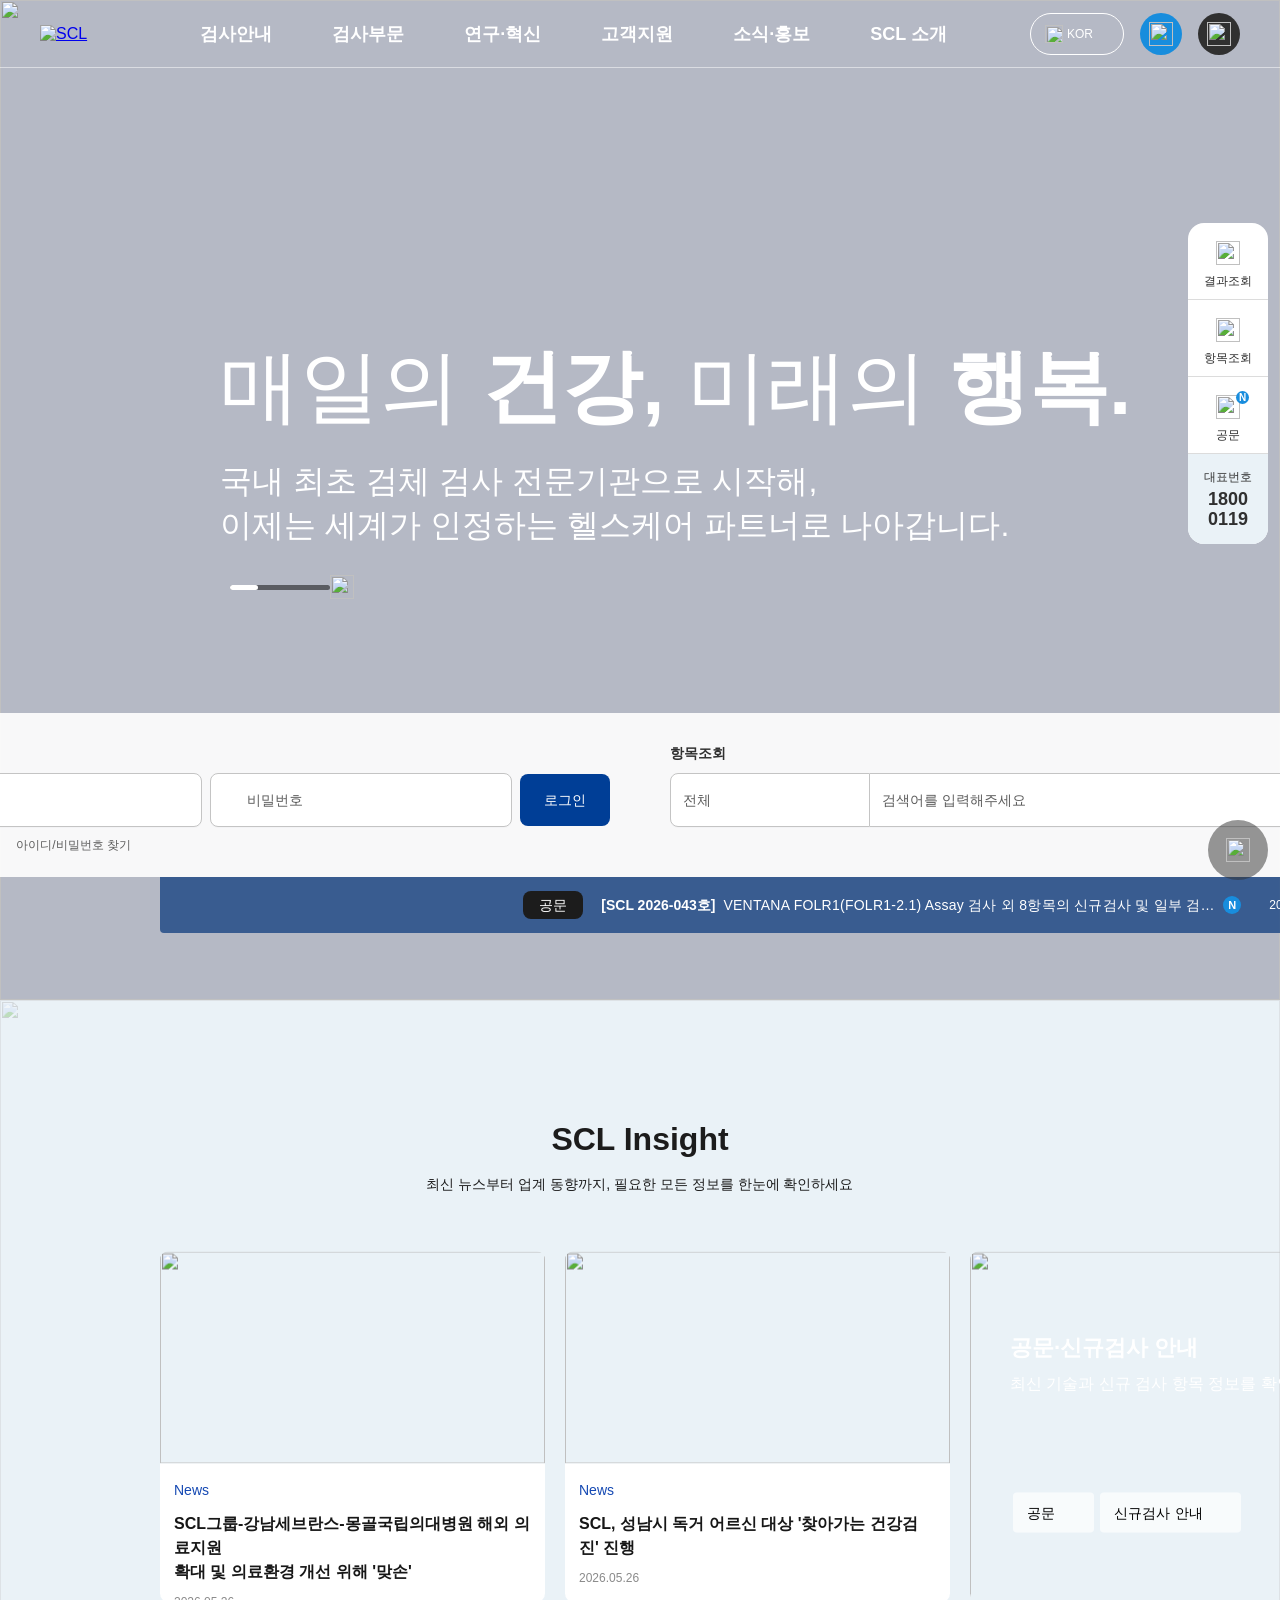
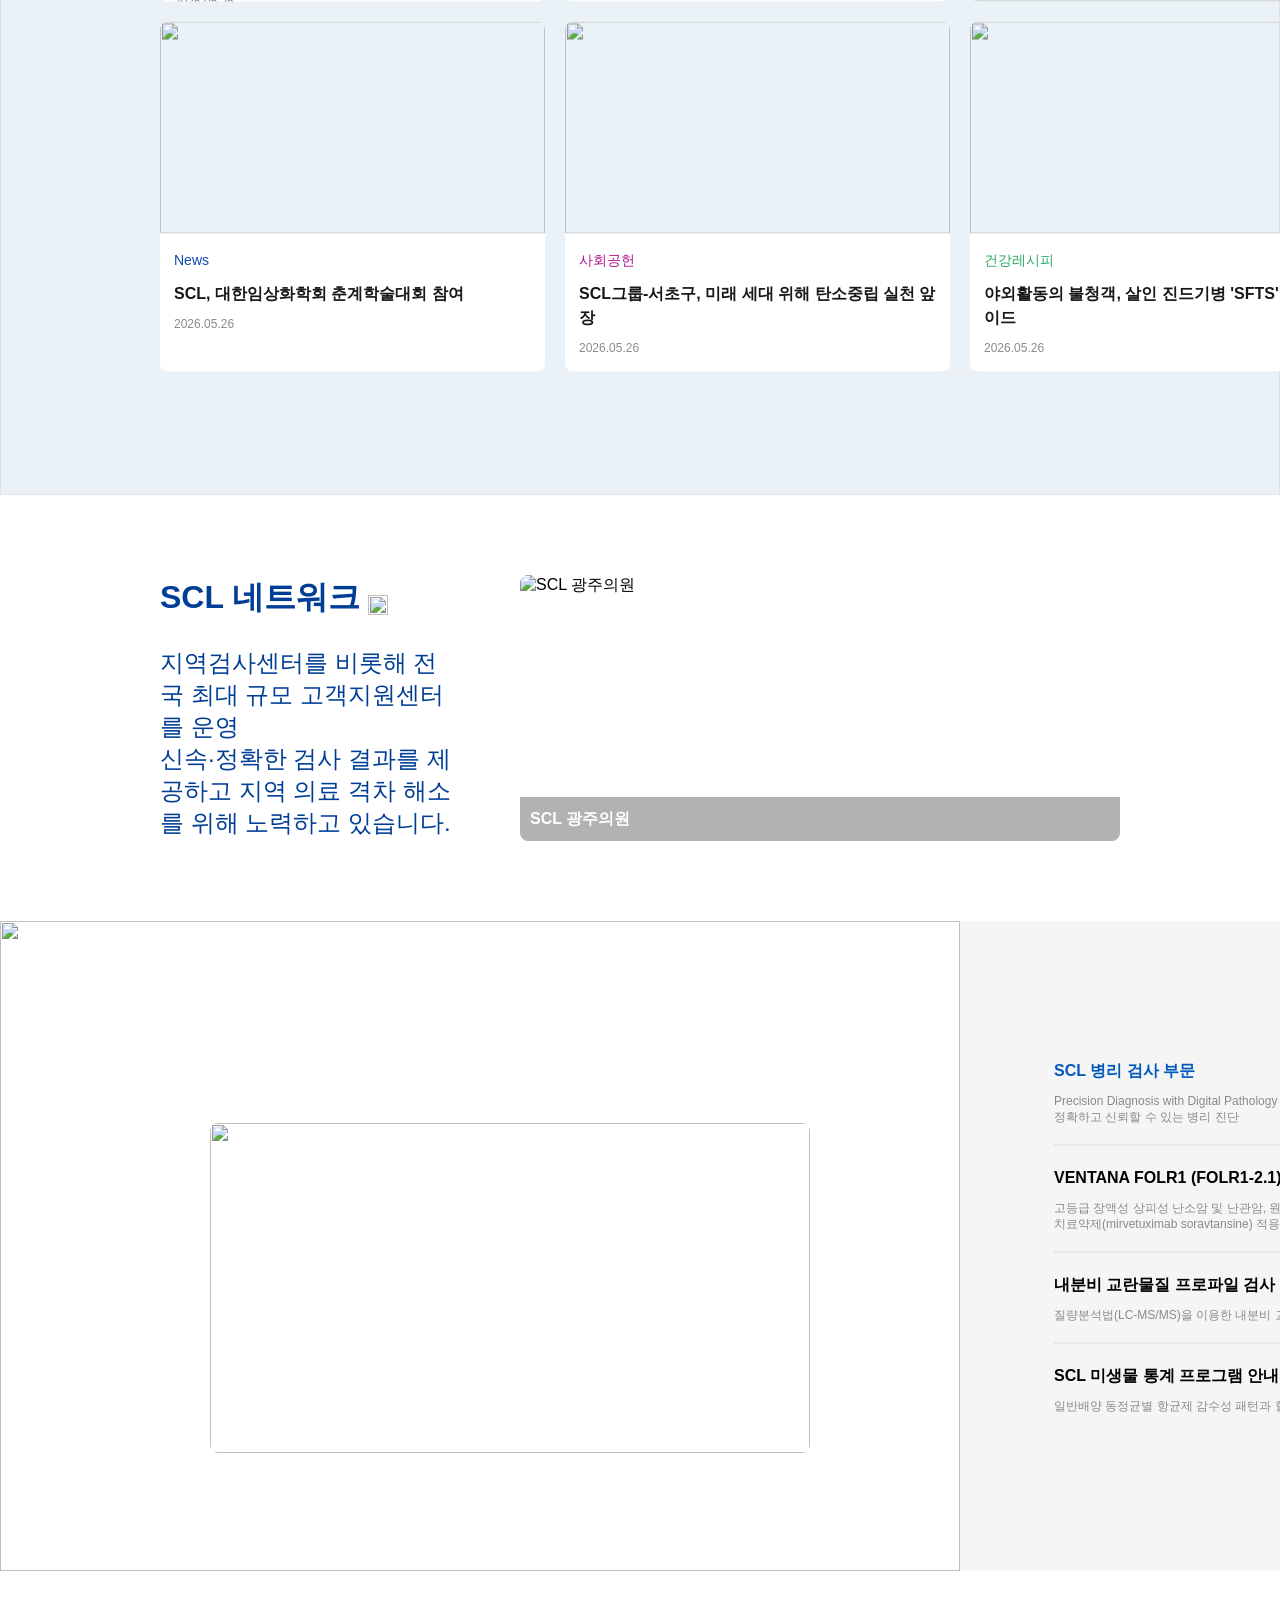
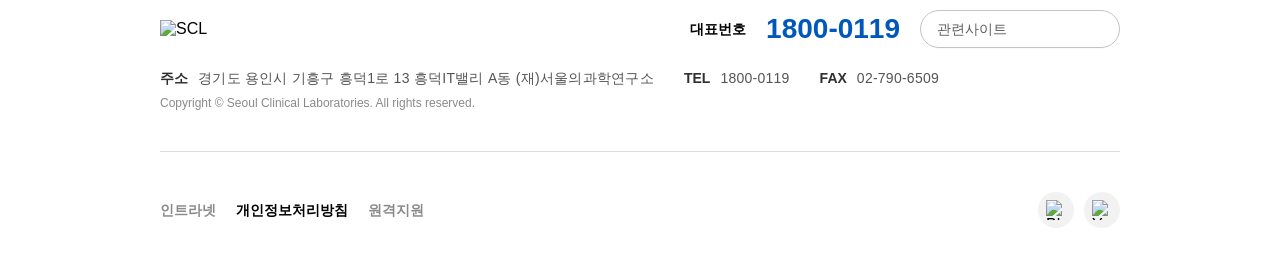
==== commit c5d30505: "Update header height, logo size, language dropdown, quick menu icons - Header height: 86px → 68px - " ====
--- a/index.html
+++ b/index.html
@@ -42,7 +42,7 @@
       right: 0;
       z-index: 100;
       width: 100%;
-      height: 86px;
+      height: 68px;
       border-bottom: 1px solid rgba(255,255,255,0.5);
       display: flex;
       align-items: center;
@@ -57,7 +57,7 @@
       align-items: center;
       justify-content: space-between;
     }
-    .logo img { height: 38px; display: block; }
+    .logo img { width: 77px; height: auto; display: block; }
     .nav {
       display: flex;
       gap: 60px;
@@ -78,6 +78,9 @@
       gap: 16px;
       align-items: center;
     }
+    .gnb-lang-wrap {
+      position: relative;
+    }
     .gnb-lang {
       display: flex;
       align-items: center;
@@ -87,10 +90,44 @@
       border: 1px solid white;
       border-radius: 36px;
       cursor: pointer;
+      user-select: none;
     }
     .gnb-lang img { width: 18px; height: 18px; }
     .gnb-lang span { font-size: 12px; color: white; font-weight: 400; line-height: 16px; }
-    .gnb-lang .caret { width: 12px; height: 12px; }
+    .gnb-lang .caret { width: 12px; height: 12px; transition: transform 0.2s; }
+    .gnb-lang-wrap.open .caret { transform: rotate(180deg); }
+    .lang-dropdown {
+      display: none;
+      position: absolute;
+      top: calc(100% + 8px);
+      right: 0;
+      background: white;
+      border-radius: 12px;
+      box-shadow: 0 4px 20px rgba(0,0,0,0.15);
+      overflow: hidden;
+      min-width: 130px;
+      z-index: 200;
+    }
+    .gnb-lang-wrap.open .lang-dropdown { display: block; }
+    .lang-dropdown a {
+      display: flex;
+      align-items: center;
+      gap: 8px;
+      padding: 12px 16px;
+      font-size: 13px;
+      font-weight: 400;
+      color: var(--gray-25);
+      text-decoration: none;
+      transition: background 0.15s;
+      white-space: nowrap;
+    }
+    .lang-dropdown a:hover { background: var(--brand-99); }
+    .lang-dropdown a.active { font-weight: 600; color: var(--brand-40); }
+    .lang-dropdown a .lang-code {
+      font-size: 11px;
+      color: var(--gray-60);
+      margin-left: auto;
+    }
     .gnb-search, .gnb-menu {
       width: 42px; height: 42px;
       border-radius: 50%;
@@ -872,10 +909,18 @@
       <a href="#">SCL 소개</a>
     </nav>
     <div class="gnb">
-      <div class="gnb-lang">
-        <img src="https://www.figma.com/api/mcp/asset/6efcb8ba-368d-428a-bd63-dd00020100a3" alt="">
-        <span>KOR</span>
-        <img class="caret" src="https://www.figma.com/api/mcp/asset/7b895aad-f52b-4165-a262-aacf44c4fa61" alt="">
+      <div class="gnb-lang-wrap" id="langWrap">
+        <div class="gnb-lang" onclick="document.getElementById('langWrap').classList.toggle('open')">
+          <img src="https://www.figma.com/api/mcp/asset/6efcb8ba-368d-428a-bd63-dd00020100a3" alt="">
+          <span id="langLabel">KOR</span>
+          <img class="caret" src="https://www.figma.com/api/mcp/asset/7b895aad-f52b-4165-a262-aacf44c4fa61" alt="">
+        </div>
+        <div class="lang-dropdown">
+          <a href="#" class="active" onclick="selectLang(event,'KOR')">한국어 <span class="lang-code">KOR</span></a>
+          <a href="#" onclick="selectLang(event,'ENG')">English <span class="lang-code">ENG</span></a>
+          <a href="#" onclick="selectLang(event,'VIE')">Tiếng Việt <span class="lang-code">VIE</span></a>
+          <a href="#" onclick="selectLang(event,'CHN')">中文 <span class="lang-code">CHN</span></a>
+        </div>
       </div>
       <div class="gnb-search">
         <img src="https://www.figma.com/api/mcp/asset/1a41ee4a-93e4-47a7-8196-3c6d948fa5bd" alt="">
@@ -891,20 +936,20 @@
 <div class="quick-menu">
   <div class="quick-item">
     <div class="icon-wrap">
-      <img src="https://www.figma.com/api/mcp/asset/b0f247aa-f61f-4355-92ea-332bee7ba5a2" alt="">
+      <img src="https://www.figma.com/api/mcp/asset/50a83c4c-d267-4393-bd34-bc041eff83c0" alt="">
     </div>
     <p>결과조회</p>
   </div>
   <div class="quick-item">
     <div class="icon-wrap">
-      <img src="https://www.figma.com/api/mcp/asset/b0f247aa-f61f-4355-92ea-332bee7ba5a2" alt="">
+      <img src="https://www.figma.com/api/mcp/asset/50a83c4c-d267-4393-bd34-bc041eff83c0" alt="">
     </div>
     <p>항목조회</p>
   </div>
   <div class="quick-item">
     <div class="quick-new-badge"><span>N</span></div>
     <div class="icon-wrap">
-      <img src="https://www.figma.com/api/mcp/asset/b0f247aa-f61f-4355-92ea-332bee7ba5a2" alt="">
+      <img src="https://www.figma.com/api/mcp/asset/50a83c4c-d267-4393-bd34-bc041eff83c0" alt="">
     </div>
     <p>공문</p>
   </div>
@@ -1205,5 +1250,19 @@
   </div>
 </footer>
 
+<script>
+  function selectLang(e, code) {
+    e.preventDefault();
+    document.getElementById('langLabel').textContent = code;
+    document.querySelectorAll('.lang-dropdown a').forEach(a => a.classList.remove('active'));
+    e.currentTarget.classList.add('active');
+    document.getElementById('langWrap').classList.remove('open');
+  }
+  // 외부 클릭 시 드롭다운 닫기
+  document.addEventListener('click', function(e) {
+    const wrap = document.getElementById('langWrap');
+    if (wrap && !wrap.contains(e.target)) wrap.classList.remove('open');
+  });
+</script>
 </body>
 </html>
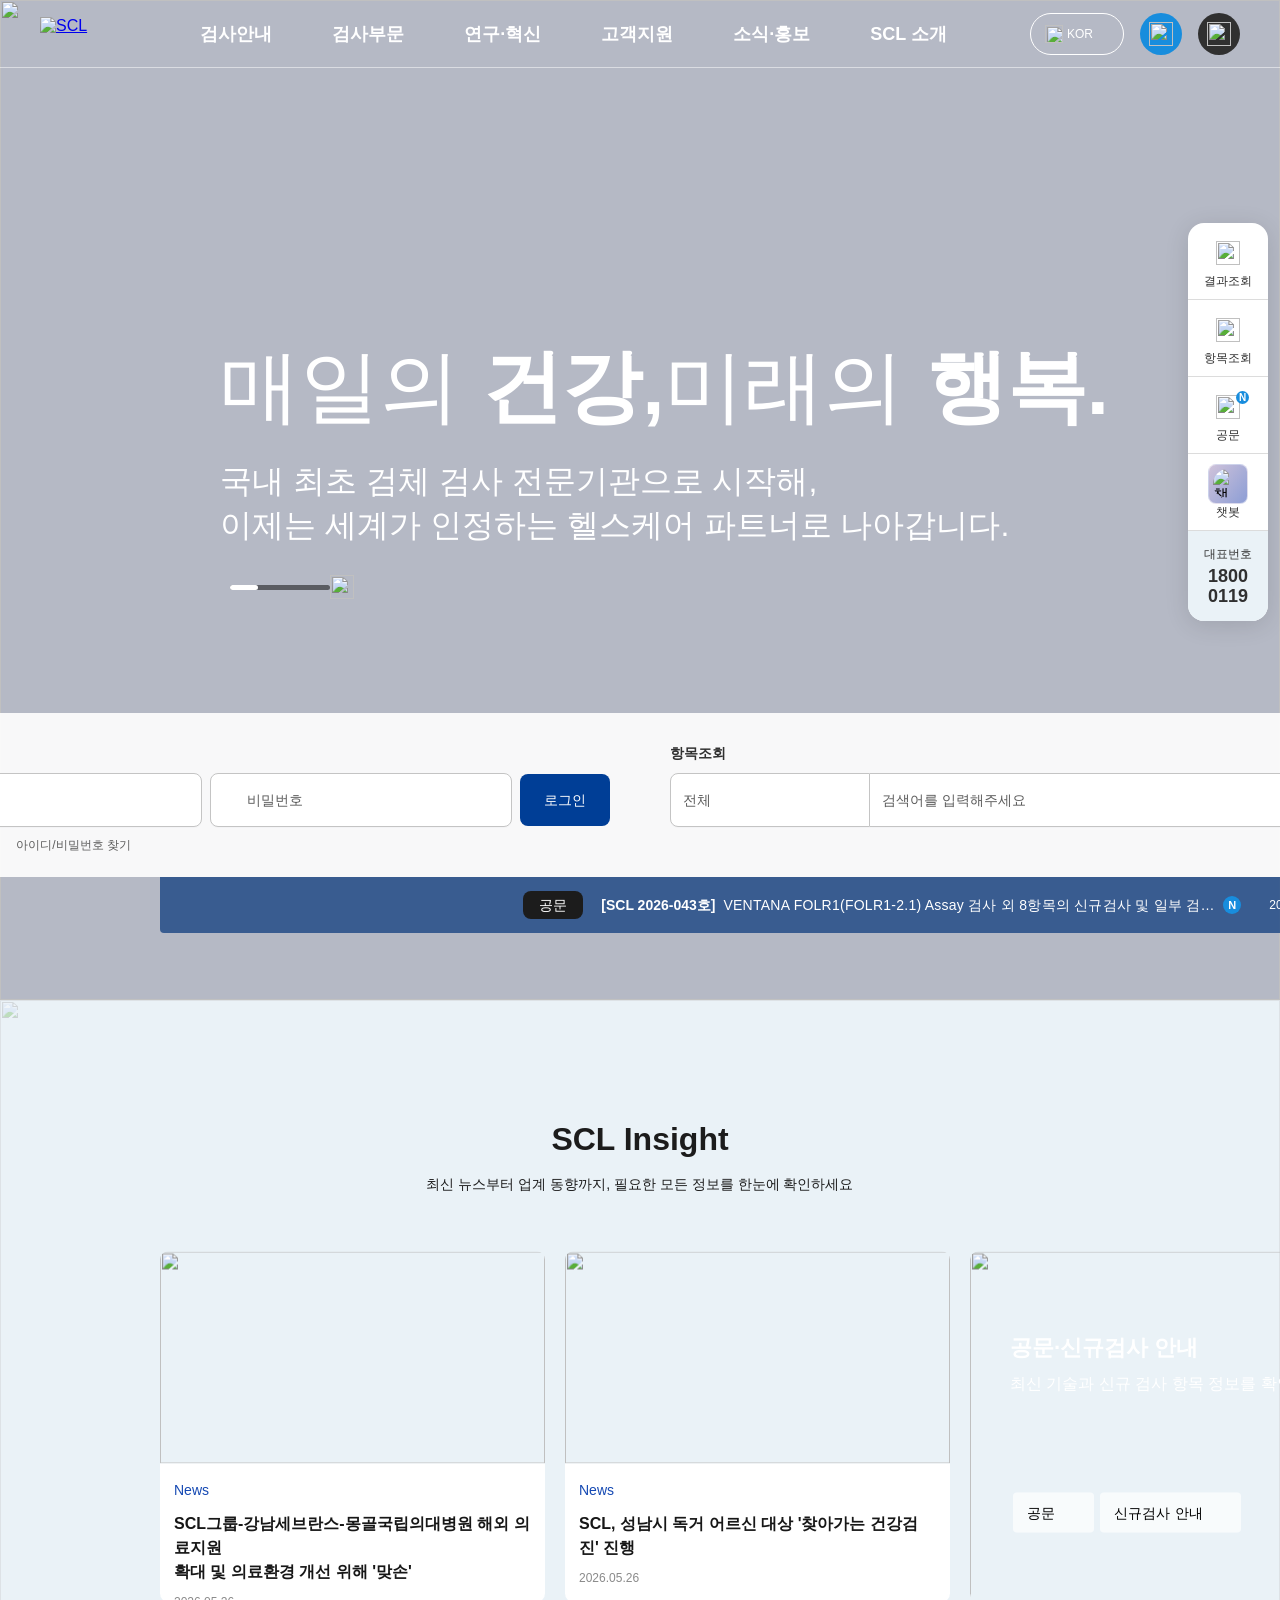
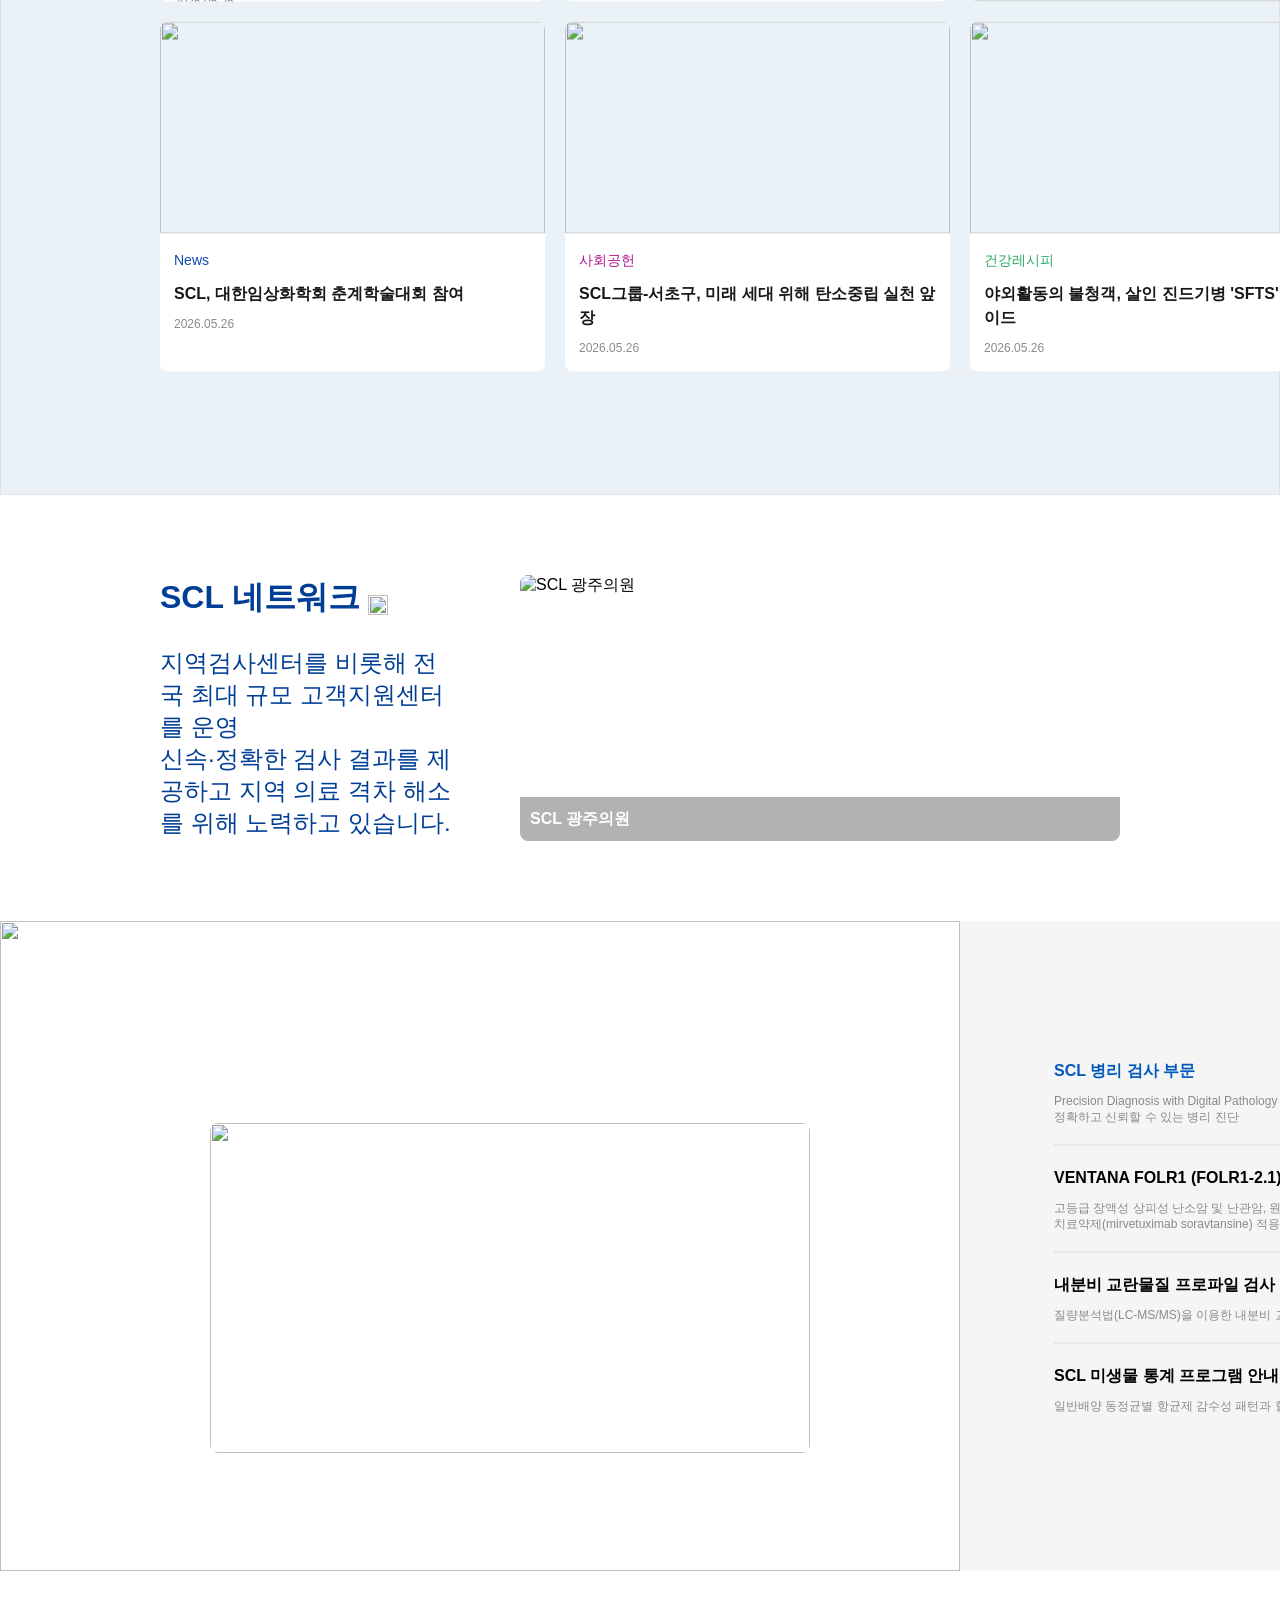
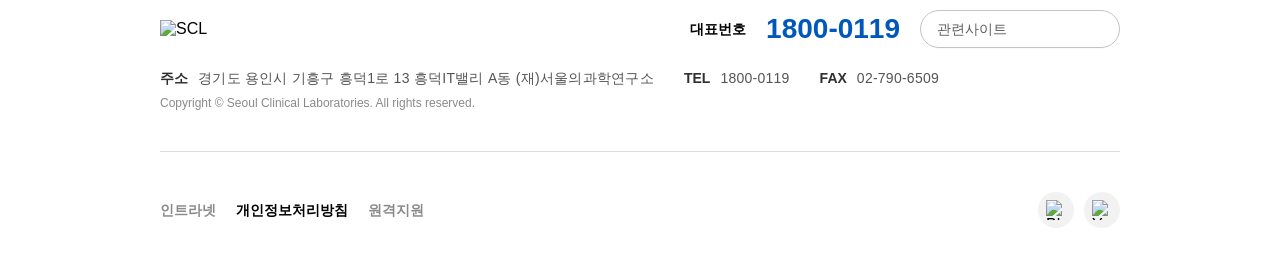
==== commit 3d3dda58: "Replace SVG chatbot icon with Figma quick_chat asset - Use actual Figma asset (fb160f93) - purple/bl" ====
--- a/index.html
+++ b/index.html
@@ -8,6 +8,7 @@
   <link href="https://fonts.googleapis.com/css2?family=Pretendard:wght@300;400;600;700;900&display=swap" rel="stylesheet">
   <style>
     *, *::before, *::after { box-sizing: border-box; margin: 0; padding: 0; }
+    html { scroll-behavior: smooth; }
 
     :root {
       --brand-30: #003e96;
@@ -49,6 +50,12 @@
       justify-content: center;
       padding: 0 40px;
       background: transparent;
+      transition: background 0.3s, border-color 0.3s;
+    }
+    .header.scrolled {
+      background: rgba(0,22,70,0.96);
+      border-bottom-color: rgba(255,255,255,0.15);
+      backdrop-filter: blur(12px);
     }
     .header-inner {
       width: 100%;
@@ -57,7 +64,7 @@
       align-items: center;
       justify-content: space-between;
     }
-    .logo img { width: 77px; height: auto; display: block; }
+    .logo img { width: 77px; height: 33px; display: block; object-fit: contain; }
     .nav {
       display: flex;
       gap: 60px;
@@ -72,7 +79,21 @@
       line-height: 24px;
       white-space: nowrap;
     }
-    .nav a:hover { opacity: 0.8; }
+    .nav a {
+      position: relative;
+    }
+    .nav a::after {
+      content: '';
+      position: absolute;
+      bottom: -4px;
+      left: 0; right: 0;
+      height: 2px;
+      background: white;
+      transform: scaleX(0);
+      transition: transform 0.2s;
+    }
+    .nav a:hover::after { transform: scaleX(1); }
+    .nav a:hover { opacity: 0.9; }
     .gnb {
       display: flex;
       gap: 16px;
@@ -135,10 +156,85 @@
       align-items: center;
       justify-content: center;
       cursor: pointer;
-    }
-    .gnb-search { background: var(--brand-50); }
+      flex-shrink: 0;
+    }
+    .gnb-search { background: var(--brand-50); transition: background 0.2s; }
+    .gnb-search:hover { background: #1278c0; }
     .gnb-menu { background: var(--gray-25); }
     .gnb-search img, .gnb-menu img { width: 24px; height: 24px; }
+
+    /* ── HEADER SEARCH OVERLAY ── */
+    .header-search-overlay {
+      position: fixed;
+      top: 0; left: 0; right: 0;
+      z-index: 200;
+      background: rgba(0,20,60,0.97);
+      height: 0;
+      overflow: hidden;
+      transition: height 0.35s cubic-bezier(0.4,0,0.2,1);
+      display: flex;
+      align-items: center;
+      justify-content: center;
+    }
+    .header-search-overlay.open {
+      height: 160px;
+    }
+    .header-search-inner {
+      width: 100%;
+      max-width: 900px;
+      padding: 0 40px;
+      display: flex;
+      flex-direction: column;
+      gap: 14px;
+      opacity: 0;
+      transform: translateY(-10px);
+      transition: opacity 0.25s 0.1s, transform 0.25s 0.1s;
+    }
+    .header-search-overlay.open .header-search-inner {
+      opacity: 1;
+      transform: translateY(0);
+    }
+    .header-search-label {
+      font-size: 12px;
+      font-weight: 600;
+      color: rgba(255,255,255,0.5);
+      letter-spacing: 0.08em;
+      text-transform: uppercase;
+    }
+    .header-search-row {
+      display: flex;
+      align-items: center;
+      gap: 0;
+      border-bottom: 2px solid white;
+      padding-bottom: 10px;
+    }
+    .header-search-row input {
+      flex: 1;
+      background: transparent;
+      border: none;
+      outline: none;
+      font-size: 28px;
+      font-weight: 300;
+      color: white;
+      font-family: inherit;
+      line-height: 1;
+    }
+    .header-search-row input::placeholder { color: rgba(255,255,255,0.35); }
+    .header-search-close {
+      background: none;
+      border: none;
+      color: rgba(255,255,255,0.6);
+      font-size: 28px;
+      cursor: pointer;
+      padding: 0 0 0 16px;
+      line-height: 1;
+      transition: color 0.15s;
+    }
+    .header-search-close:hover { color: white; }
+    .header-search-hint {
+      font-size: 12px;
+      color: rgba(255,255,255,0.4);
+    }
 
     /* ── HERO ── */
     .hero {
@@ -193,6 +289,31 @@
       line-height: 44px;
     }
 
+    /* Hero text animation */
+    @keyframes heroFadeUp {
+      from { opacity: 0; transform: translateY(30px); }
+      to   { opacity: 1; transform: translateY(0); }
+    }
+    .hero-title {
+      animation: heroFadeUp 0.9s cubic-bezier(0.22,1,0.36,1) both;
+      animation-delay: 0.2s;
+    }
+    .hero-sub {
+      animation: heroFadeUp 0.9s cubic-bezier(0.22,1,0.36,1) both;
+      animation-delay: 0.5s;
+    }
+    /* Shimmer on bold words */
+    @keyframes shimmer {
+      0%   { text-shadow: 0 0 0px rgba(255,255,255,0); }
+      50%  { text-shadow: 0 0 24px rgba(255,255,255,0.55); }
+      100% { text-shadow: 0 0 0px rgba(255,255,255,0); }
+    }
+    .hero-title .bold {
+      display: inline-block;
+      animation: heroFadeUp 0.9s cubic-bezier(0.22,1,0.36,1) both 0.2s,
+                 shimmer 3.5s ease-in-out infinite 1.5s;
+    }
+
     /* Search panel */
     .hero-search {
       position: absolute;
@@ -237,10 +358,25 @@
       box-shadow: 0px 1px 0.25px rgba(29,41,61,0.02);
     }
     .input-field img { width: 16px; height: 16px; flex-shrink: 0; }
+    .input-field input {
+      flex: 1;
+      border: none;
+      outline: none;
+      font-size: 14px;
+      color: var(--gray-10);
+      font-family: inherit;
+      background: transparent;
+      line-height: 20px;
+    }
+    .input-field input::placeholder { color: var(--gray-40); }
     .input-field span {
       font-size: 14px;
       color: var(--gray-40);
       line-height: 20px;
+    }
+    .input-field:focus-within {
+      border-color: var(--brand-50);
+      box-shadow: 0 0 0 3px rgba(24,141,221,0.15);
     }
     .btn-login {
       background: var(--brand-30);
@@ -253,7 +389,9 @@
       line-height: 20px;
       cursor: pointer;
       white-space: nowrap;
-    }
+      transition: background 0.2s;
+    }
+    .btn-login:hover { background: var(--brand-40); }
     .search-helper {
       display: flex;
       gap: 16px;
@@ -264,11 +402,29 @@
       align-items: center;
       gap: 4px;
     }
+    .search-helper .checkbox-wrap { cursor: pointer; }
     .search-helper .checkbox-box {
       width: 16px; height: 16px;
       border: 1px solid var(--gray-95);
       border-radius: 4px;
       background: white;
+      display: flex;
+      align-items: center;
+      justify-content: center;
+      flex-shrink: 0;
+      transition: background 0.15s, border-color 0.15s;
+    }
+    .search-helper .checkbox-box.checked {
+      background: var(--brand-40);
+      border-color: var(--brand-40);
+    }
+    .search-helper .checkbox-box.checked::after {
+      content: '';
+      width: 9px; height: 5px;
+      border-left: 2px solid white;
+      border-bottom: 2px solid white;
+      transform: rotate(-45deg) translateY(-1px);
+      display: block;
     }
     .search-helper span {
       font-size: 12px;
@@ -299,8 +455,33 @@
       box-shadow: 0px 1px 0.25px rgba(29,41,61,0.02);
       cursor: pointer;
     }
+    .select-field { position: relative; }
     .select-field span { font-size: 14px; color: var(--gray-40); line-height: 20px; }
-    .select-field img { width: 16px; height: 16px; }
+    .select-field img { width: 16px; height: 16px; transition: transform 0.2s; }
+    .select-field.open img { transform: rotate(180deg); }
+    .select-dropdown {
+      display: none;
+      position: absolute;
+      top: calc(100% + 4px);
+      left: 0;
+      background: white;
+      border: 1px solid var(--gray-90);
+      border-radius: 8px;
+      box-shadow: 0 4px 16px rgba(0,0,0,0.1);
+      z-index: 50;
+      min-width: 160px;
+      overflow: hidden;
+    }
+    .select-field.open .select-dropdown { display: block; }
+    .select-dropdown div {
+      padding: 10px 14px;
+      font-size: 14px;
+      color: var(--gray-25);
+      cursor: pointer;
+      transition: background 0.15s;
+    }
+    .select-dropdown div:hover { background: var(--brand-99); }
+    .select-dropdown div.selected { font-weight: 600; color: var(--brand-40); }
     .text-field {
       background: white;
       border-top: 1px solid var(--gray-90);
@@ -312,6 +493,18 @@
       flex: 1;
       box-shadow: 0px 1px 0.25px rgba(29,41,61,0.02);
     }
+    .text-field input {
+      flex: 1;
+      border: none;
+      outline: none;
+      font-size: 14px;
+      color: var(--gray-10);
+      font-family: inherit;
+      background: transparent;
+      line-height: 20px;
+      width: 100%;
+    }
+    .text-field input::placeholder { color: var(--gray-40); }
     .text-field span { font-size: 14px; color: var(--gray-40); line-height: 20px; }
     .btn-search {
       background: var(--brand-30);
@@ -325,6 +518,8 @@
       flex-shrink: 0;
     }
     .btn-search img { width: 20px; height: 20px; }
+    .btn-search { transition: background 0.2s; }
+    .btn-search:hover { background: var(--brand-40); }
 
     /* Notice bar */
     .notice-bar {
@@ -402,6 +597,9 @@
       flex-direction: column;
       align-items: center;
     }
+    .quick-menu {
+      box-shadow: 0 4px 24px rgba(0,0,0,0.12);
+    }
     .quick-item {
       border-bottom: 1px solid var(--gray-95);
       display: flex;
@@ -411,7 +609,9 @@
       width: 100%;
       cursor: pointer;
       position: relative;
-    }
+      transition: background 0.15s;
+    }
+    .quick-item:hover { background: var(--gray-99); }
     .quick-item:last-child { border-bottom: none; }
     .quick-item .icon-wrap {
       width: 40px; height: 40px;
@@ -421,6 +621,15 @@
       justify-content: center;
     }
     .quick-item .icon-wrap img { width: 24px; height: 24px; }
+    .quick-chat-wrap {
+      width: 44px; height: 44px;
+      border-radius: 60px;
+      border: 1px solid rgba(255,255,255,0.5);
+      background: linear-gradient(128deg, rgba(169,151,193,0.6) 5%, rgba(74,98,186,0.6) 91%);
+      overflow: hidden;
+      padding: 4px;
+    }
+    .quick-chat-img { width: 100% !important; height: 100% !important; object-fit: cover; border-radius: 50%; }
     .quick-item p {
       font-size: 12px;
       font-weight: 400;
@@ -467,8 +676,50 @@
       align-items: center;
       justify-content: center;
       cursor: pointer;
-    }
+      z-index: 99;
+      opacity: 0;
+      pointer-events: none;
+      transition: opacity 0.3s;
+    }
+    .scroll-top.visible { opacity: 1; pointer-events: auto; }
     .scroll-top img { width: 24px; height: 24px; }
+
+    /* ── CARD HOVER ── */
+    .news-card {
+      cursor: pointer;
+      transition: transform 0.25s, box-shadow 0.25s;
+    }
+    .news-card:hover {
+      transform: translateY(-6px);
+      box-shadow: 0 12px 32px rgba(0,0,0,0.12);
+    }
+    .news-card-img img {
+      transition: transform 0.35s;
+    }
+    .news-card:hover .news-card-img img {
+      transform: scale(1.05);
+    }
+    .wide-card { cursor: pointer; }
+    .wide-card img.wide-bg { transition: transform 0.35s; }
+    .wide-card:hover img.wide-bg { transform: scale(1.04); }
+
+    /* ── NETWORK IMAGE HOVER ── */
+    .network-image { cursor: pointer; }
+    .network-image img.net-img { transition: transform 0.35s; }
+    .network-image:hover img.net-img { transform: scale(1.04); }
+
+    /* ── FOOTER HOVER ── */
+    .footer-links a { transition: color 0.15s; }
+    .footer-links a.muted:hover { color: var(--gray-25); }
+    .sns-icon { transition: transform 0.2s, background 0.2s; }
+    .sns-icon:hover { transform: scale(1.1); background: var(--brand-99); }
+
+    /* ── SPOTLIGHT HOVER ── */
+    .spotlight-preview img { transition: transform 0.35s; }
+    .spotlight-preview:hover img { transform: scale(1.04); }
+    .spotlight-item { transition: opacity 0.15s; }
+    .spotlight-item:hover { opacity: 0.75; }
+    .spotlight-item.active:hover { opacity: 1; }
 
     /* ── SCL INSIGHT ── */
     .insight-section {
@@ -893,6 +1144,18 @@
   </style>
 </head>
 <body>
+
+<!-- ── HEADER SEARCH OVERLAY ── -->
+<div class="header-search-overlay" id="headerSearch">
+  <div class="header-search-inner">
+    <div class="header-search-label">검색</div>
+    <div class="header-search-row">
+      <input type="text" id="headerSearchInput" placeholder="검색어를 입력하세요" autocomplete="off">
+      <button class="header-search-close" onclick="closeHeaderSearch()" aria-label="닫기">✕</button>
+    </div>
+    <div class="header-search-hint">Enter 키를 눌러 검색하세요</div>
+  </div>
+</div>
 
 <!-- ── FIXED HEADER ── -->
 <div class="header">
@@ -922,7 +1185,7 @@
           <a href="#" onclick="selectLang(event,'CHN')">中文 <span class="lang-code">CHN</span></a>
         </div>
       </div>
-      <div class="gnb-search">
+      <div class="gnb-search" onclick="openHeaderSearch()">
         <img src="https://www.figma.com/api/mcp/asset/1a41ee4a-93e4-47a7-8196-3c6d948fa5bd" alt="">
       </div>
       <div class="gnb-menu">
@@ -930,6 +1193,11 @@
       </div>
     </div>
   </div>
+</div>
+
+<!-- ── SCROLL TO TOP ── -->
+<div class="scroll-top" id="scrollTopBtn" onclick="window.scrollTo({top:0,behavior:'smooth'})">
+  <img src="https://www.figma.com/api/mcp/asset/c064c4de-7387-49ca-89e6-6a003e4194d6" alt="">
 </div>
 
 <!-- ── FIXED QUICK MENU ── -->
@@ -952,6 +1220,12 @@
       <img src="https://www.figma.com/api/mcp/asset/50a83c4c-d267-4393-bd34-bc041eff83c0" alt="">
     </div>
     <p>공문</p>
+  </div>
+  <div class="quick-item">
+    <div class="icon-wrap quick-chat-wrap">
+      <img src="https://www.figma.com/api/mcp/asset/fb160f93-31d9-4c9d-9a3f-640bdd58dd1e" alt="챗봇" class="quick-chat-img">
+    </div>
+    <p>챗봇</p>
   </div>
   <div class="quick-phone">
     <span class="phone-label">대표번호</span>
@@ -985,16 +1259,16 @@
       <div class="search-inputs">
         <div class="input-field">
           <img src="https://www.figma.com/api/mcp/asset/ea0bd6d9-47a9-4193-b356-8391d4559814" alt="">
-          <span>아이디</span>
+          <input type="text" placeholder="아이디" autocomplete="username">
         </div>
         <div class="input-field">
           <img src="https://www.figma.com/api/mcp/asset/9981f9c0-cf0f-4a31-8ff5-a0b09d4ae14a" alt="">
-          <span>비밀번호</span>
+          <input type="password" placeholder="비밀번호" autocomplete="current-password">
         </div>
         <button class="btn-login">로그인</button>
       </div>
       <div class="search-helper">
-        <div class="checkbox-wrap">
+        <div class="checkbox-wrap" onclick="toggleCheckbox(this)">
           <div class="checkbox-box"></div>
           <span>아이디 저장</span>
         </div>
@@ -1006,12 +1280,21 @@
     <div class="search-form">
       <label>항목조회</label>
       <div class="search-inputs-item">
-        <div class="select-field">
-          <span>전체</span>
+        <div class="select-field" id="categorySelect" onclick="toggleCategorySelect(event)">
+          <span id="categoryLabel">전체</span>
           <img src="https://www.figma.com/api/mcp/asset/543bc4e9-b448-4df7-8578-54442d2aa638" alt="">
+          <div class="select-dropdown" id="categoryDropdown">
+            <div class="selected" onclick="pickCategory(event,'전체')">전체</div>
+            <div onclick="pickCategory(event,'혈액')">혈액</div>
+            <div onclick="pickCategory(event,'소변')">소변</div>
+            <div onclick="pickCategory(event,'미생물')">미생물</div>
+            <div onclick="pickCategory(event,'면역')">면역</div>
+            <div onclick="pickCategory(event,'분자진단')">분자진단</div>
+            <div onclick="pickCategory(event,'병리')">병리</div>
+          </div>
         </div>
         <div class="text-field">
-          <span>검색어를 입력해주세요</span>
+          <input type="text" placeholder="검색어를 입력해주세요" autocomplete="off">
         </div>
         <button class="btn-search">
           <img src="https://www.figma.com/api/mcp/asset/98b80f4b-6c56-42e1-a1ca-54a08cba4ce2" alt="">
@@ -1033,11 +1316,6 @@
       <img src="https://www.figma.com/api/mcp/asset/52d0f94a-6e03-4afb-98f1-dddcc020833d" alt="이전">
       <img src="https://www.figma.com/api/mcp/asset/3e2f8726-f199-415d-9484-f3b4ed6b7dc4" alt="다음">
     </div>
-  </div>
-
-  <!-- Scroll to top -->
-  <div class="scroll-top" onclick="window.scrollTo({top:0,behavior:'smooth'})">
-    <img src="https://www.figma.com/api/mcp/asset/c064c4de-7387-49ca-89e6-6a003e4194d6" alt="">
   </div>
 
   <!-- Indicator -->
@@ -1166,28 +1444,28 @@
   </div>
   <div class="spotlight-right">
     <div class="spotlight-list">
-      <div class="spotlight-item active">
+      <div class="spotlight-item active" onclick="activateSpotlight(this)">
         <div class="item-text">
           <h3>SCL 병리 검사 부문</h3>
           <p>Precision Diagnosis with Digital Pathology System<br>정확하고 신뢰할 수 있는 병리 진단</p>
         </div>
         <img class="arrow" src="https://www.figma.com/api/mcp/asset/fa98e5cc-8ee8-4b6b-8755-8e47d4cf738e" alt="">
       </div>
-      <div class="spotlight-item">
+      <div class="spotlight-item" onclick="activateSpotlight(this)">
         <div class="item-text">
           <h3>VENTANA FOLR1 (FOLR1-2.1) 검사</h3>
           <p>고등급 장액성 상피성 난소암 및 난관암, 원발성 복막암의<br>치료약제(mirvetuximab soravtansine) 적용 환자 식별을 위한 동반진단검사</p>
         </div>
         <img class="arrow" src="https://www.figma.com/api/mcp/asset/604fa74f-db91-483b-8a48-04563f2c6177" alt="">
       </div>
-      <div class="spotlight-item">
+      <div class="spotlight-item" onclick="activateSpotlight(this)">
         <div class="item-text">
           <h3>내분비 교란물질 프로파일 검사</h3>
           <p>질량분석법(LC-MS/MS)을 이용한 내분비 교란물질(환경호르몬) 측정</p>
         </div>
         <img class="arrow" src="https://www.figma.com/api/mcp/asset/604fa74f-db91-483b-8a48-04563f2c6177" alt="">
       </div>
-      <div class="spotlight-item">
+      <div class="spotlight-item" onclick="activateSpotlight(this)">
         <div class="item-text">
           <h3>SCL 미생물 통계 프로그램 안내</h3>
           <p>일반배양 동정균별 항균제 감수성 패턴과 혈액배양 월별 평균 채혈량 모니터링을 위한 프로그램 사용 안내</p>
@@ -1251,6 +1529,7 @@
 </footer>
 
 <script>
+  /* ── Language dropdown ── */
   function selectLang(e, code) {
     e.preventDefault();
     document.getElementById('langLabel').textContent = code;
@@ -1258,10 +1537,87 @@
     e.currentTarget.classList.add('active');
     document.getElementById('langWrap').classList.remove('open');
   }
-  // 외부 클릭 시 드롭다운 닫기
+
+  /* ── Header search overlay ── */
+  function openHeaderSearch() {
+    document.getElementById('headerSearch').classList.add('open');
+    setTimeout(() => document.getElementById('headerSearchInput').focus(), 200);
+  }
+  function closeHeaderSearch() {
+    document.getElementById('headerSearch').classList.remove('open');
+    document.getElementById('headerSearchInput').value = '';
+  }
+
+  /* ── Checkbox toggle ── */
+  function toggleCheckbox(wrap) {
+    wrap.querySelector('.checkbox-box').classList.toggle('checked');
+  }
+
+  /* ── Category select dropdown ── */
+  function toggleCategorySelect(e) {
+    e.stopPropagation();
+    document.getElementById('categorySelect').classList.toggle('open');
+  }
+  function pickCategory(e, val) {
+    e.stopPropagation();
+    document.getElementById('categoryLabel').textContent = val;
+    document.querySelectorAll('#categoryDropdown div').forEach(d => d.classList.remove('selected'));
+    e.currentTarget.classList.add('selected');
+    document.getElementById('categorySelect').classList.remove('open');
+  }
+
+  /* ── Spotlight click ── */
+  function activateSpotlight(el) {
+    document.querySelectorAll('.spotlight-item').forEach(i => i.classList.remove('active'));
+    el.classList.add('active');
+  }
+
+  /* ── Notice carousel ── */
+  const notices = [
+    { tag: '공문', num: '[SCL 2026-043호]', text: 'VENTANA FOLR1(FOLR1-2.1) Assay 검사 외 8항목의 신규검사 및 일부 검사정 ...', date: '2026-05-29', isNew: true },
+    { tag: '공문', num: '[SCL 2026-042호]', text: '2026년 상반기 신규 분자진단 검사 항목 도입 안내', date: '2026-05-22', isNew: false },
+    { tag: '공지', num: '[공지]', text: '서울의과학연구소 창립 50주년 기념 행사 안내', date: '2026-05-15', isNew: false },
+    { tag: '공지', num: '[공지]', text: '2026년 추석 연휴 기간 검사 운영 및 결과 보고 안내', date: '2026-04-30', isNew: false },
+  ];
+  let noticeIdx = 0;
+  function renderNotice() {
+    const n = notices[noticeIdx];
+    document.querySelector('.notice-tag').textContent = n.tag;
+    document.querySelector('.notice-num').textContent = n.num;
+    document.querySelector('.notice-text').textContent = n.text;
+    document.querySelector('.notice-date').textContent = n.date;
+    const badge = document.querySelector('.notice-new');
+    badge.style.display = n.isNew ? 'flex' : 'none';
+  }
+  document.querySelector('.notice-nav img:first-child').addEventListener('click', () => {
+    noticeIdx = (noticeIdx - 1 + notices.length) % notices.length;
+    renderNotice();
+  });
+  document.querySelector('.notice-nav img:last-child').addEventListener('click', () => {
+    noticeIdx = (noticeIdx + 1) % notices.length;
+    renderNotice();
+  });
+
+  /* ── Scroll behaviors ── */
+  window.addEventListener('scroll', function() {
+    const y = window.scrollY;
+    // Header solid on scroll
+    document.querySelector('.header').classList.toggle('scrolled', y > 60);
+    // Scroll-to-top button visibility
+    document.getElementById('scrollTopBtn').classList.toggle('visible', y > 300);
+  });
+
+  /* ── Close dropdowns on outside click ── */
   document.addEventListener('click', function(e) {
-    const wrap = document.getElementById('langWrap');
-    if (wrap && !wrap.contains(e.target)) wrap.classList.remove('open');
+    const langWrap = document.getElementById('langWrap');
+    if (langWrap && !langWrap.contains(e.target)) langWrap.classList.remove('open');
+    const catSel = document.getElementById('categorySelect');
+    if (catSel && !catSel.contains(e.target)) catSel.classList.remove('open');
+  });
+
+  /* ── ESC closes search ── */
+  document.addEventListener('keydown', function(e) {
+    if (e.key === 'Escape') closeHeaderSearch();
   });
 </script>
 </body>
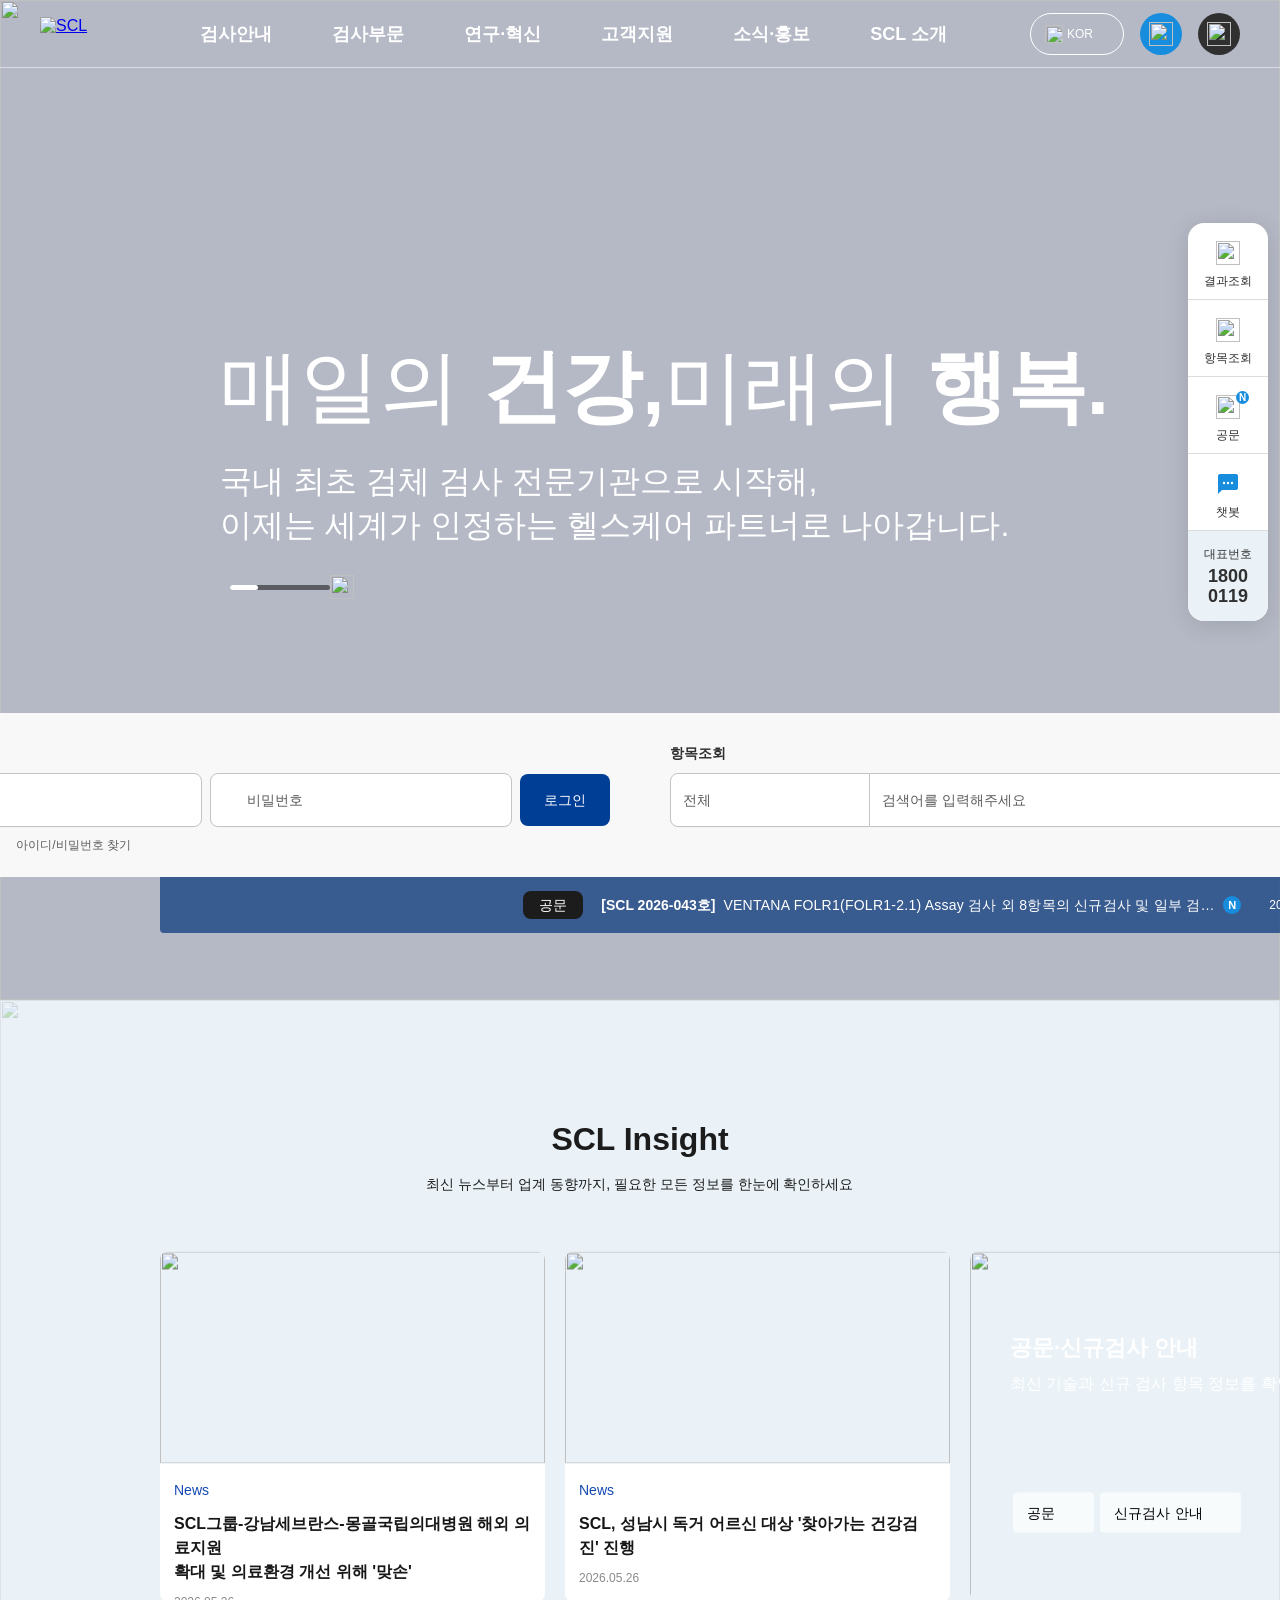
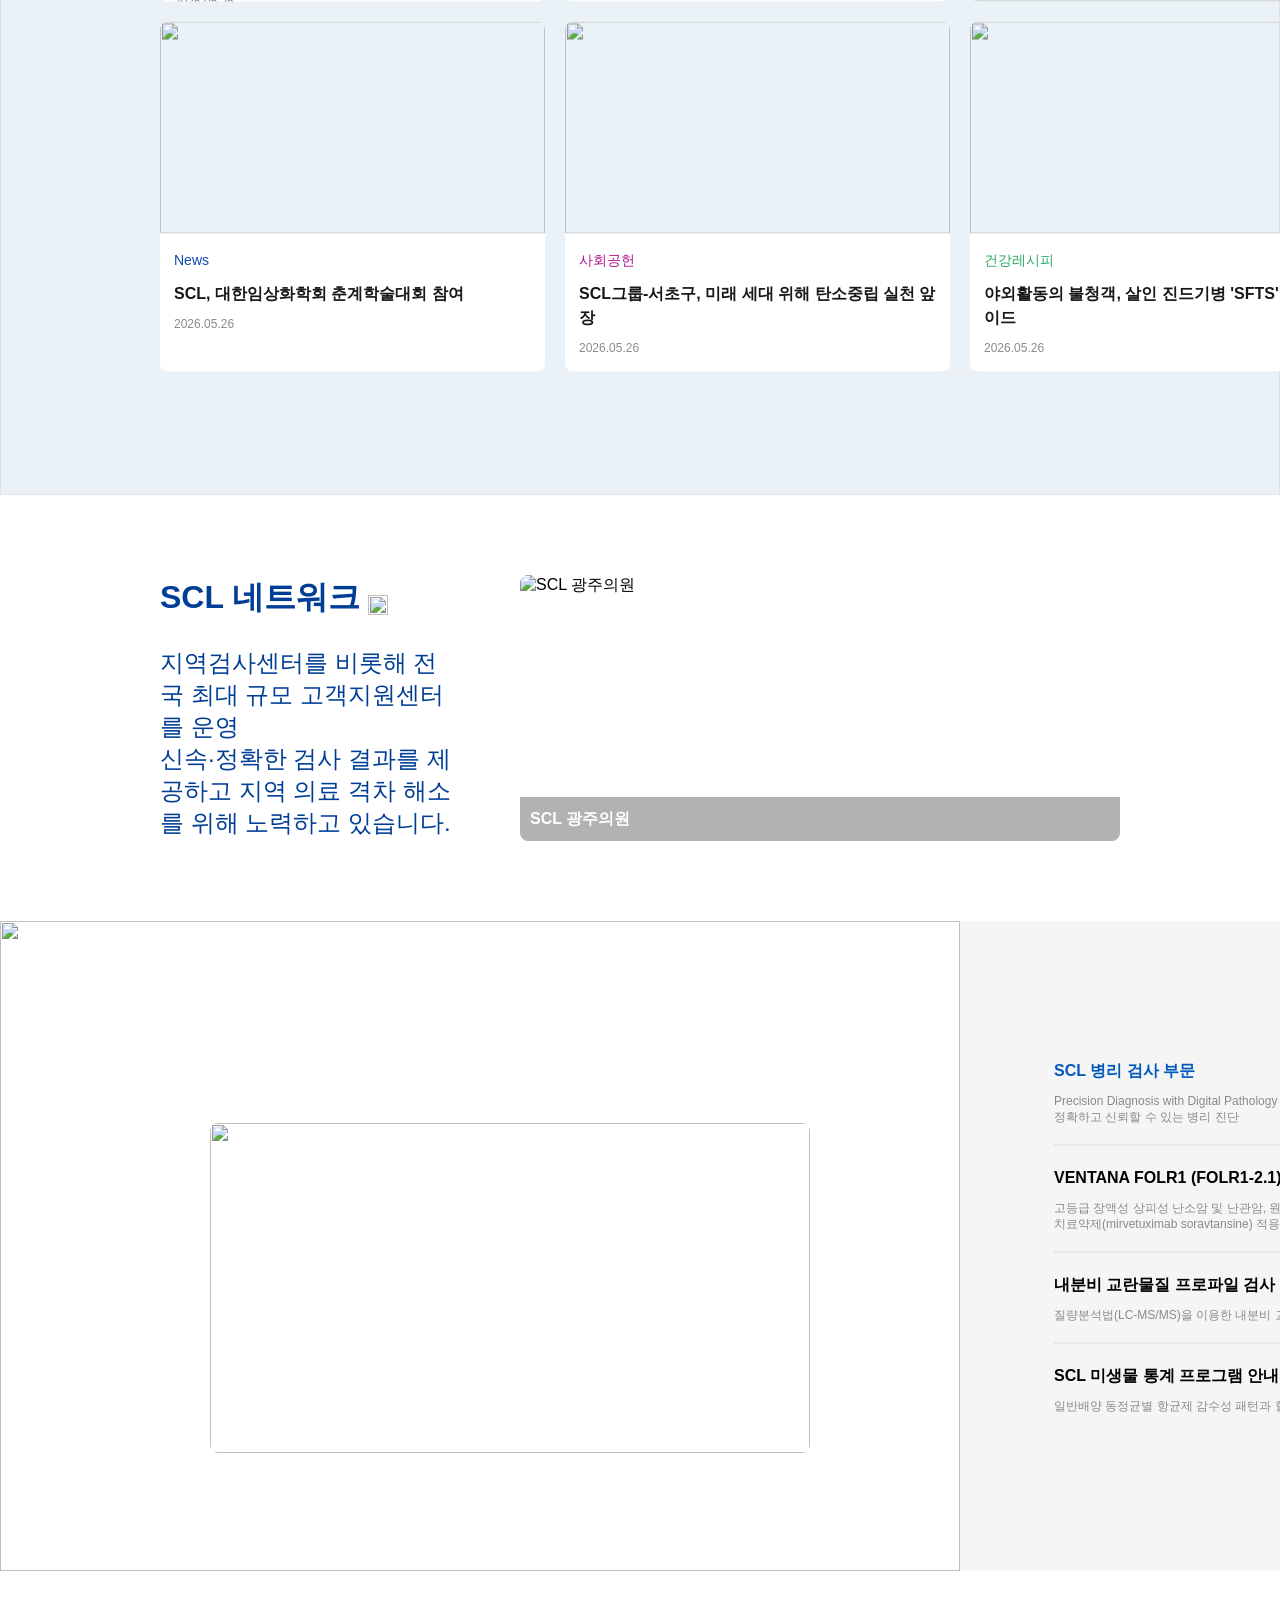
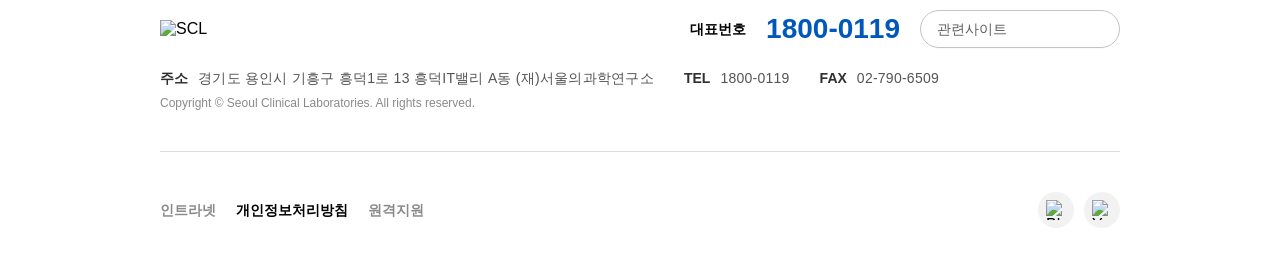
==== commit 82ddf8ff: "Fix logo size, search overlay z-index, and add quick chat icon - Logo: 77×33px with object-fit conta" ====
--- a/index.html
+++ b/index.html
@@ -621,15 +621,6 @@
       justify-content: center;
     }
     .quick-item .icon-wrap img { width: 24px; height: 24px; }
-    .quick-chat-wrap {
-      width: 44px; height: 44px;
-      border-radius: 60px;
-      border: 1px solid rgba(255,255,255,0.5);
-      background: linear-gradient(128deg, rgba(169,151,193,0.6) 5%, rgba(74,98,186,0.6) 91%);
-      overflow: hidden;
-      padding: 4px;
-    }
-    .quick-chat-img { width: 100% !important; height: 100% !important; object-fit: cover; border-radius: 50%; }
     .quick-item p {
       font-size: 12px;
       font-weight: 400;
@@ -1222,8 +1213,13 @@
     <p>공문</p>
   </div>
   <div class="quick-item">
-    <div class="icon-wrap quick-chat-wrap">
-      <img src="https://www.figma.com/api/mcp/asset/fb160f93-31d9-4c9d-9a3f-640bdd58dd1e" alt="챗봇" class="quick-chat-img">
+    <div class="icon-wrap">
+      <svg width="24" height="24" viewBox="0 0 24 24" fill="none" xmlns="http://www.w3.org/2000/svg">
+        <path d="M20 2H4C2.9 2 2 2.9 2 4V22L6 18H20C21.1 18 22 17.1 22 16V4C22 2.9 21.1 2 20 2Z" fill="#188ddd"/>
+        <circle cx="8" cy="11" r="1.2" fill="white"/>
+        <circle cx="12" cy="11" r="1.2" fill="white"/>
+        <circle cx="16" cy="11" r="1.2" fill="white"/>
+      </svg>
     </div>
     <p>챗봇</p>
   </div>
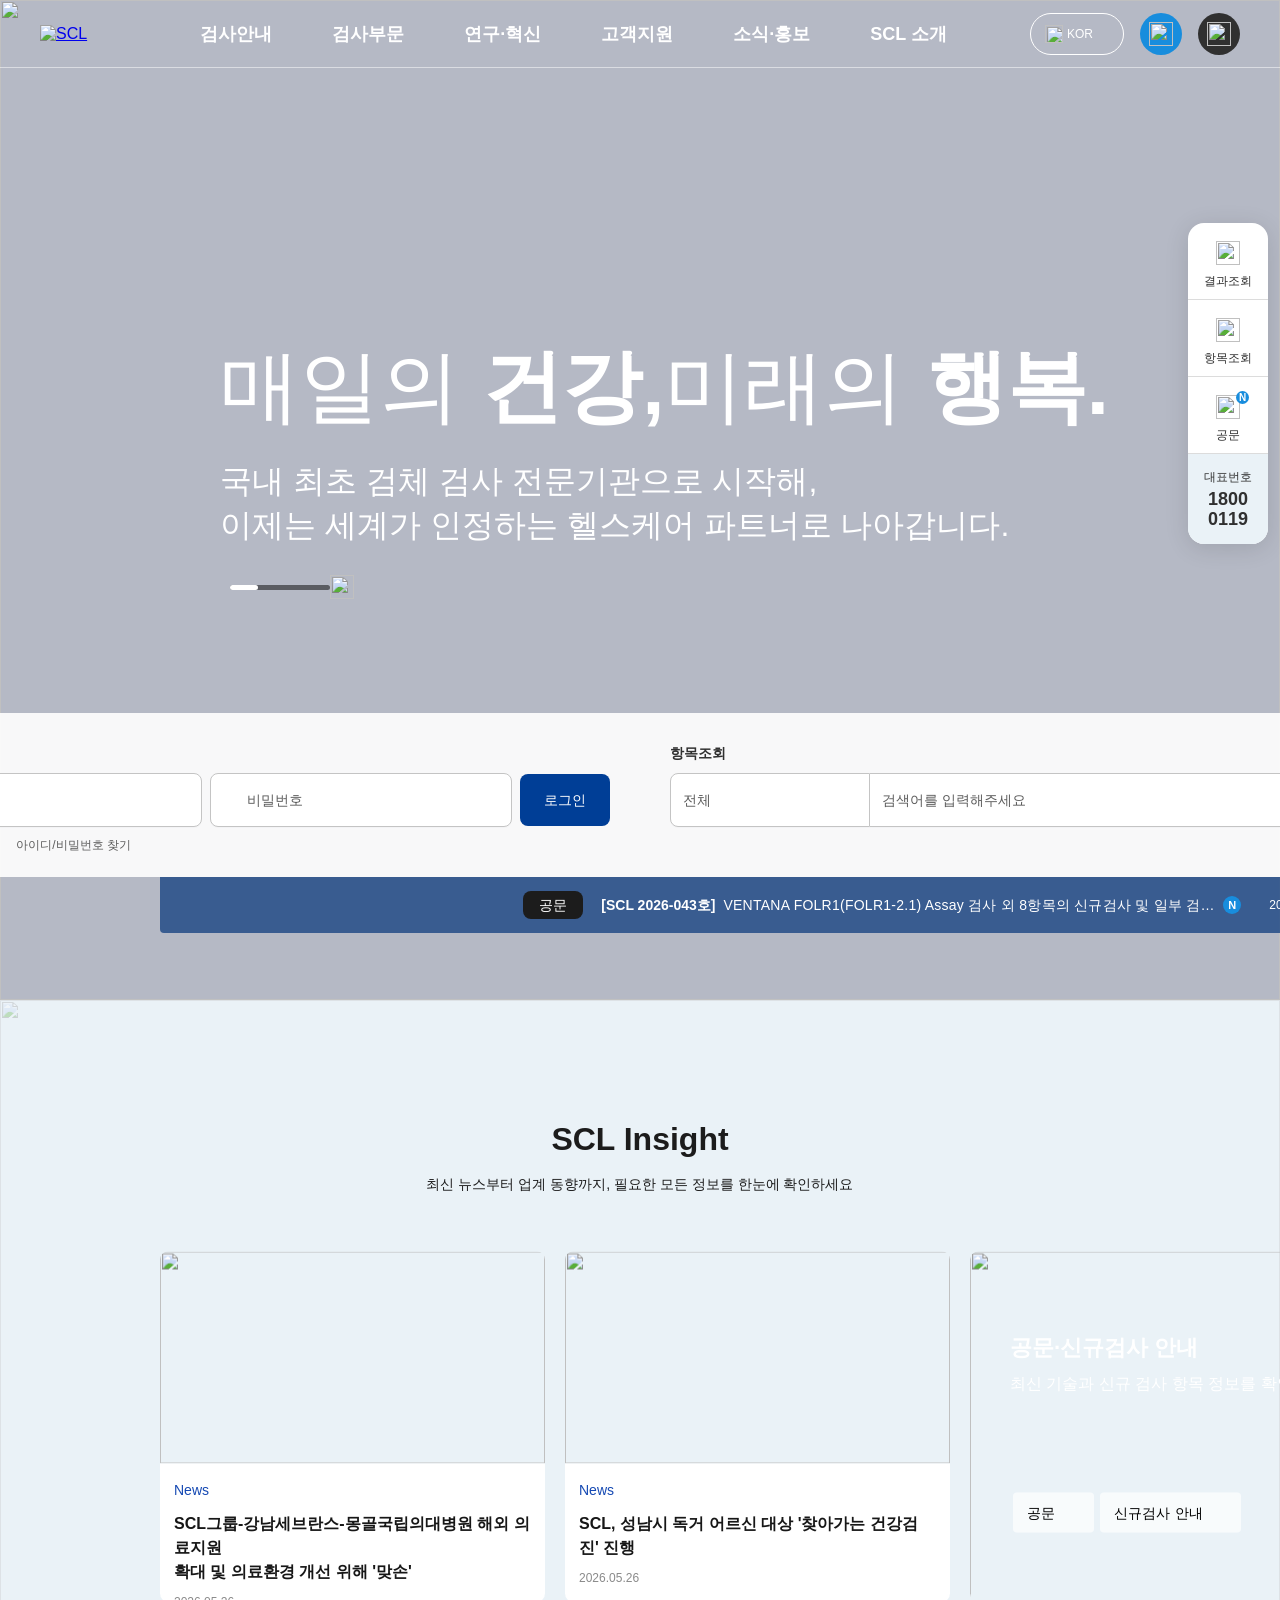
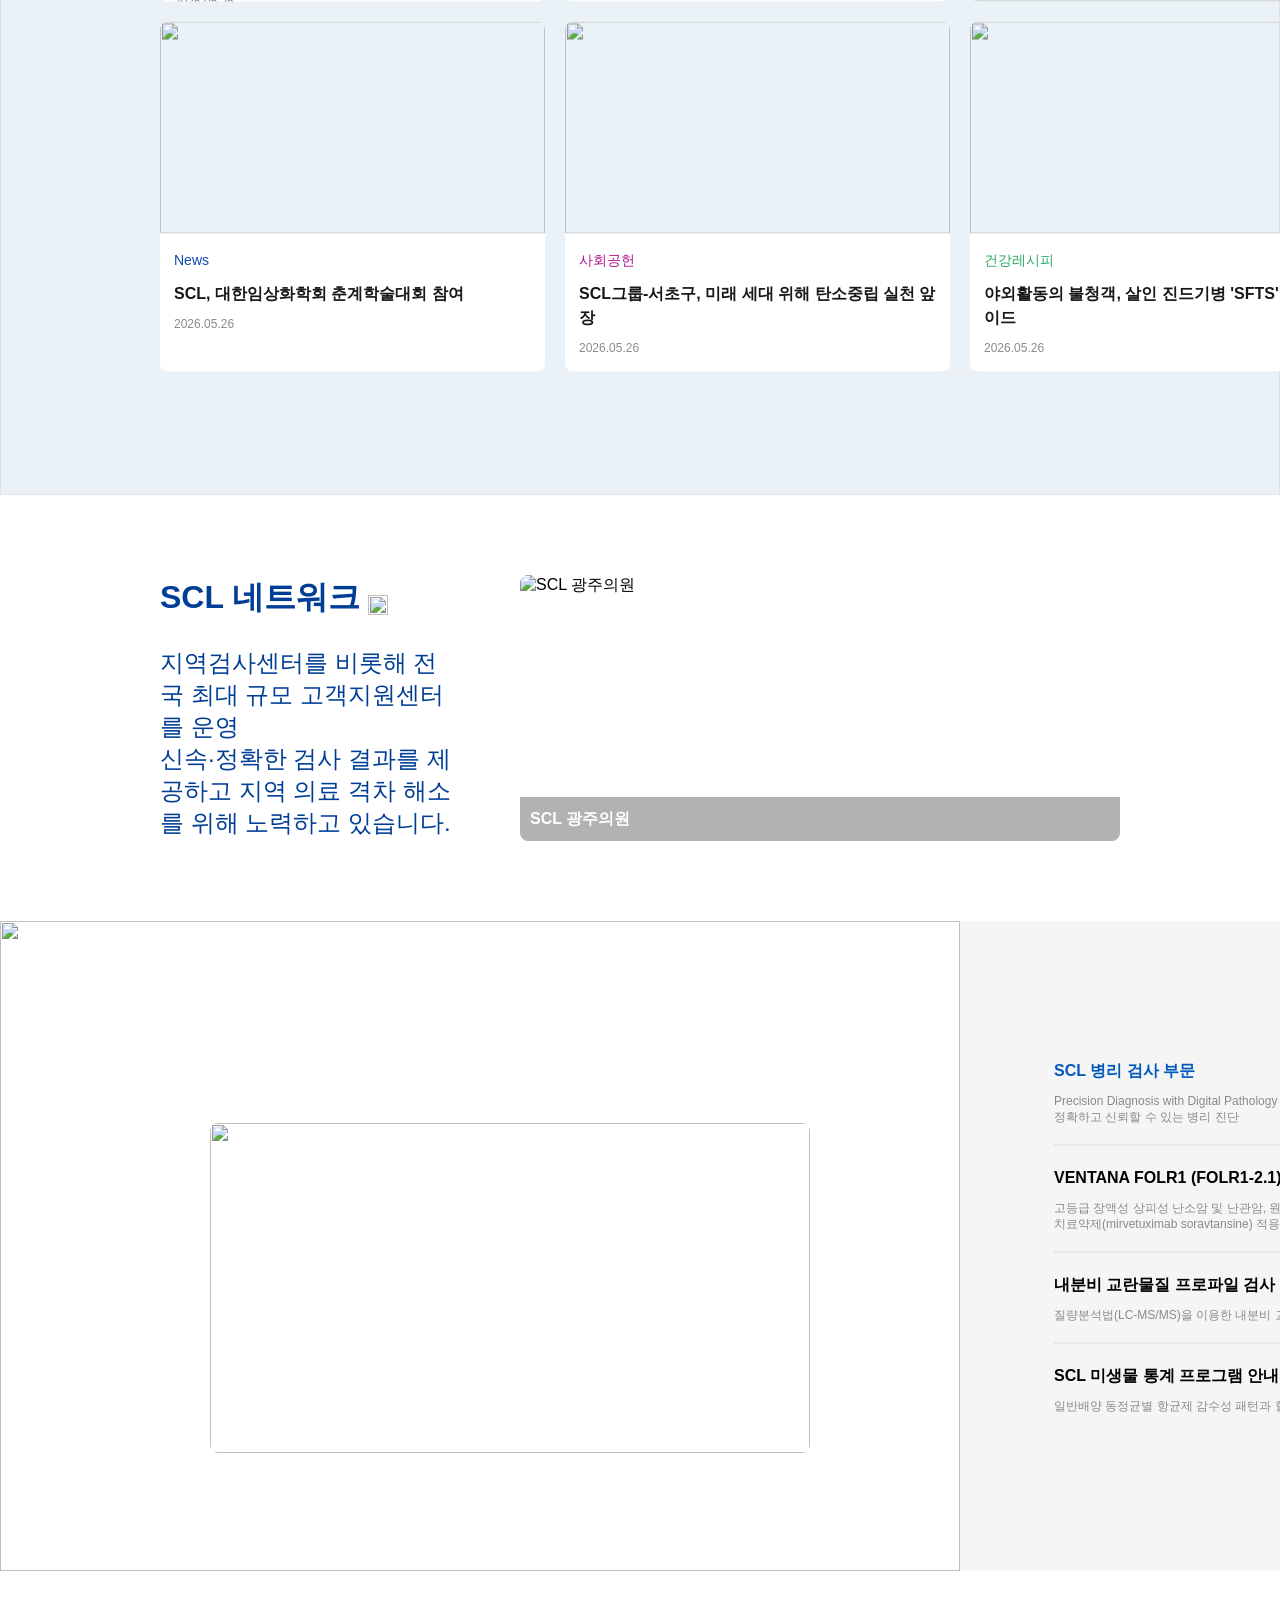
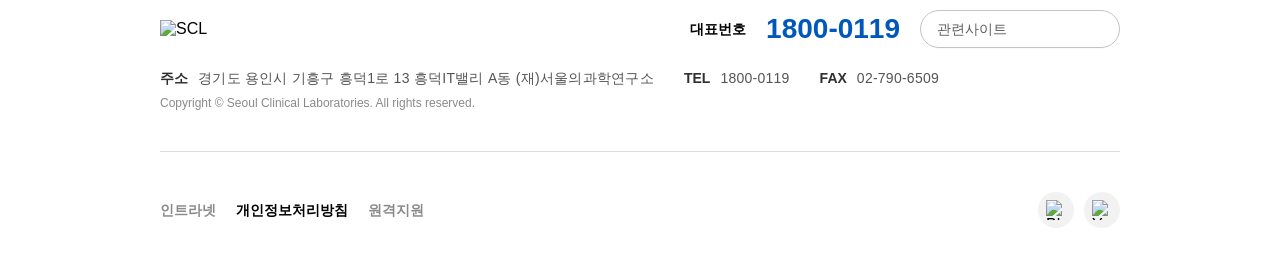
==== commit 5743b484: "Apply comprehensive UX improvements across all sections - Smooth scroll, header transparent→dark on " ====
--- a/index.html
+++ b/index.html
@@ -64,7 +64,7 @@
       align-items: center;
       justify-content: space-between;
     }
-    .logo img { width: 77px; height: 33px; display: block; object-fit: contain; }
+    .logo img { width: 77px; height: auto; display: block; }
     .nav {
       display: flex;
       gap: 60px;
@@ -167,7 +167,7 @@
     .header-search-overlay {
       position: fixed;
       top: 0; left: 0; right: 0;
-      z-index: 200;
+      z-index: 99;
       background: rgba(0,20,60,0.97);
       height: 0;
       overflow: hidden;
@@ -1211,17 +1211,6 @@
       <img src="https://www.figma.com/api/mcp/asset/50a83c4c-d267-4393-bd34-bc041eff83c0" alt="">
     </div>
     <p>공문</p>
-  </div>
-  <div class="quick-item">
-    <div class="icon-wrap">
-      <svg width="24" height="24" viewBox="0 0 24 24" fill="none" xmlns="http://www.w3.org/2000/svg">
-        <path d="M20 2H4C2.9 2 2 2.9 2 4V22L6 18H20C21.1 18 22 17.1 22 16V4C22 2.9 21.1 2 20 2Z" fill="#188ddd"/>
-        <circle cx="8" cy="11" r="1.2" fill="white"/>
-        <circle cx="12" cy="11" r="1.2" fill="white"/>
-        <circle cx="16" cy="11" r="1.2" fill="white"/>
-      </svg>
-    </div>
-    <p>챗봇</p>
   </div>
   <div class="quick-phone">
     <span class="phone-label">대표번호</span>
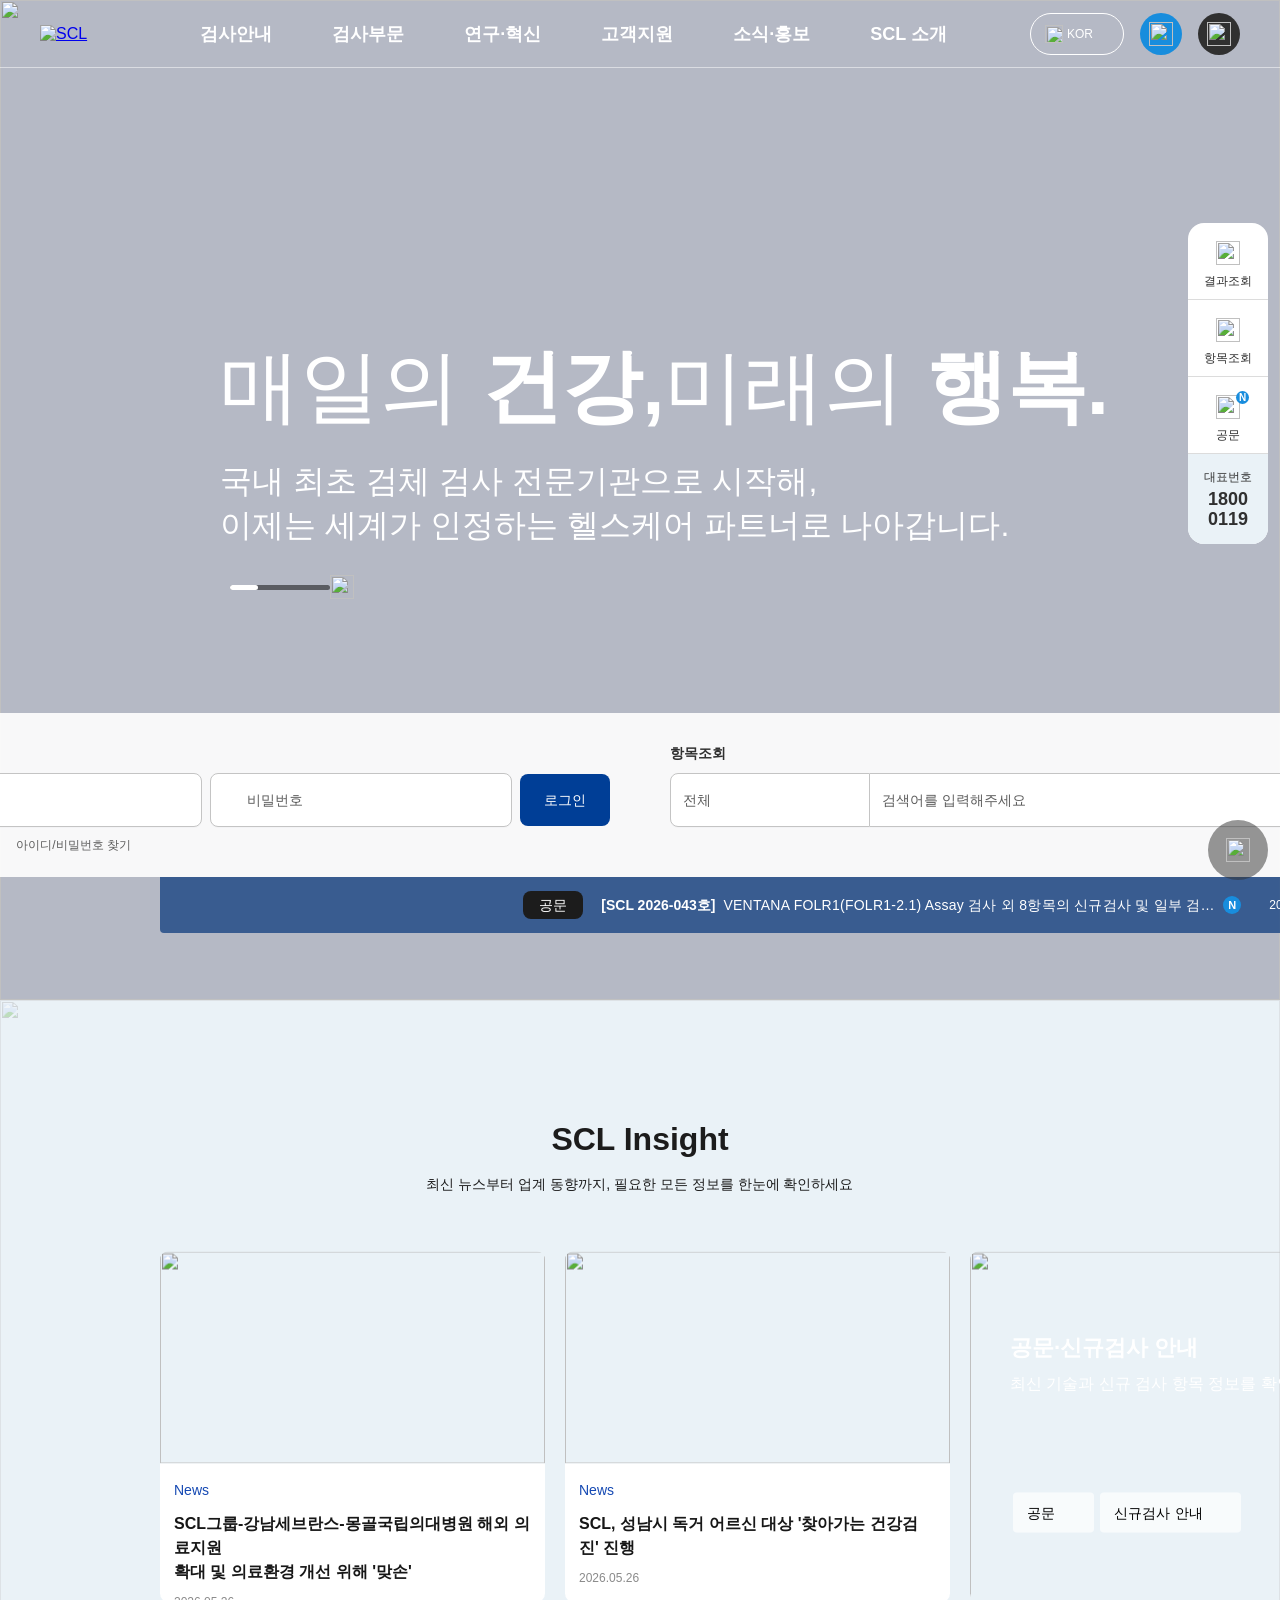
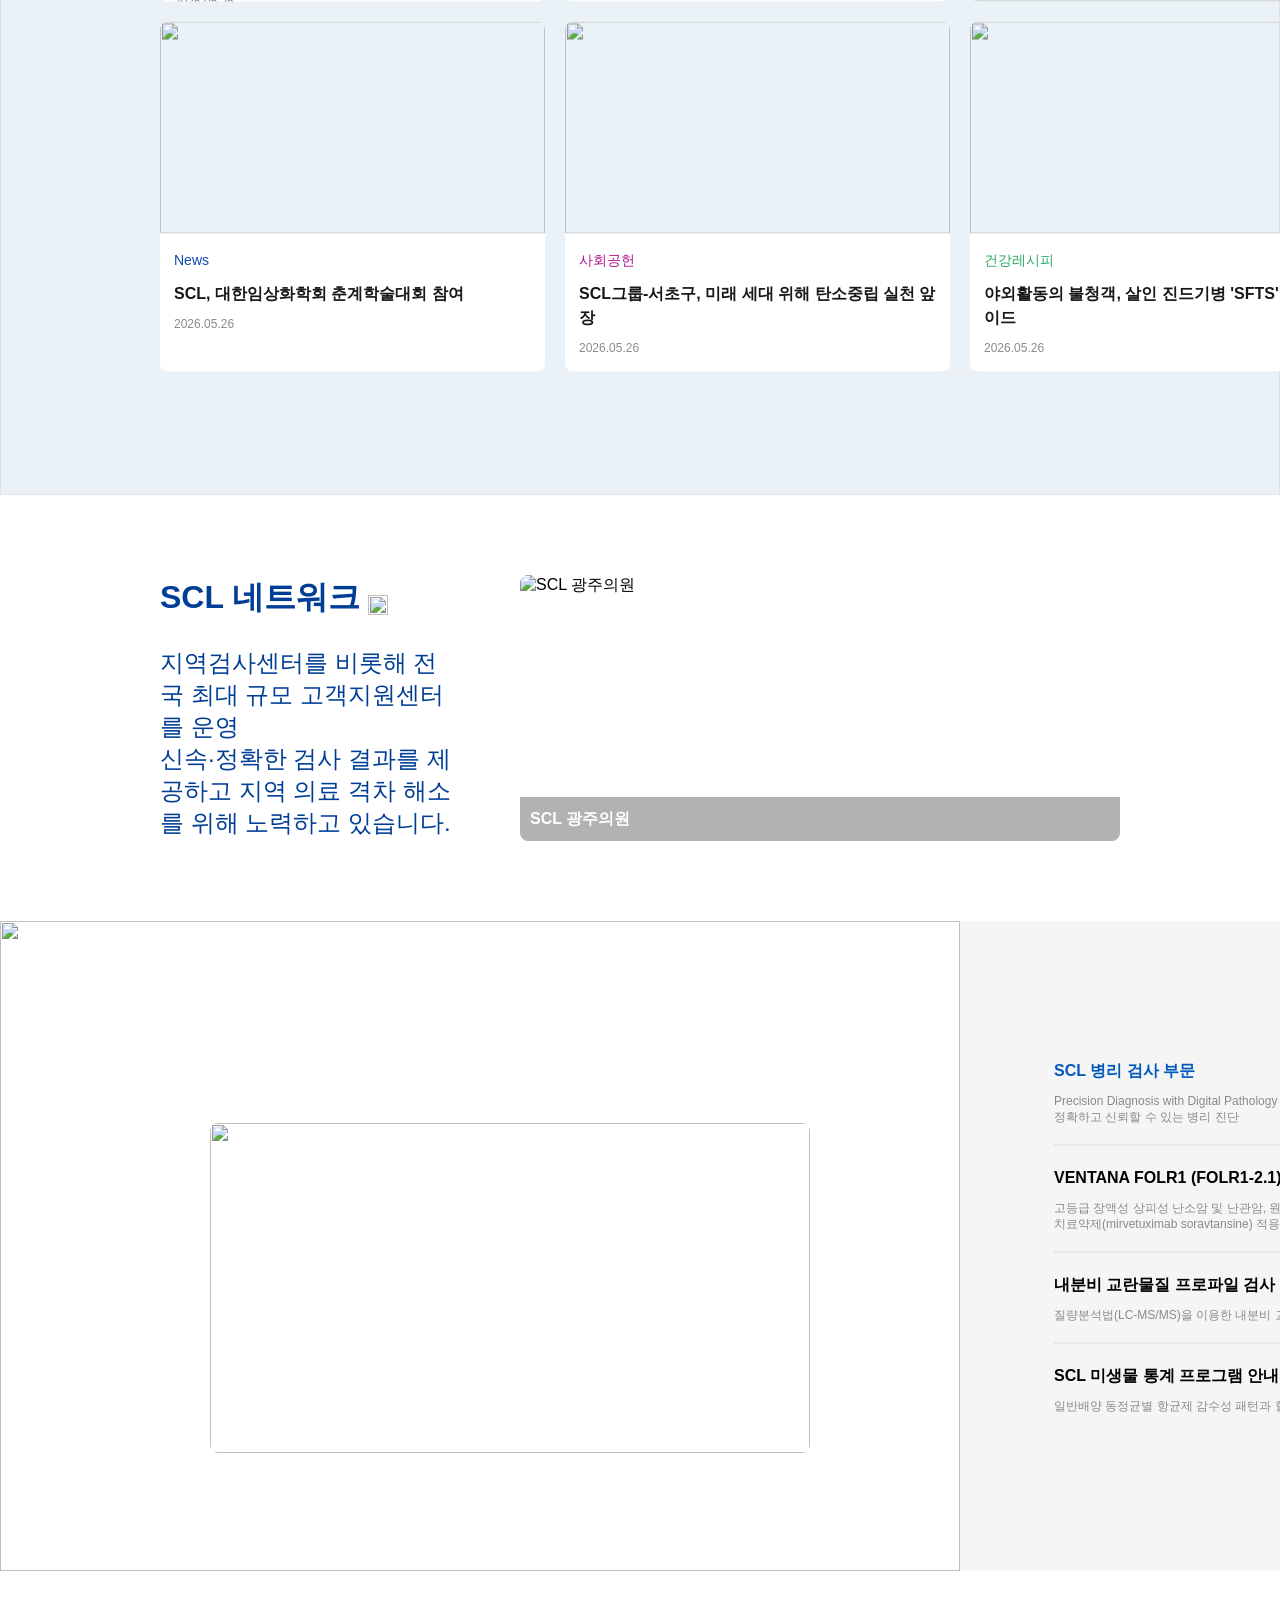
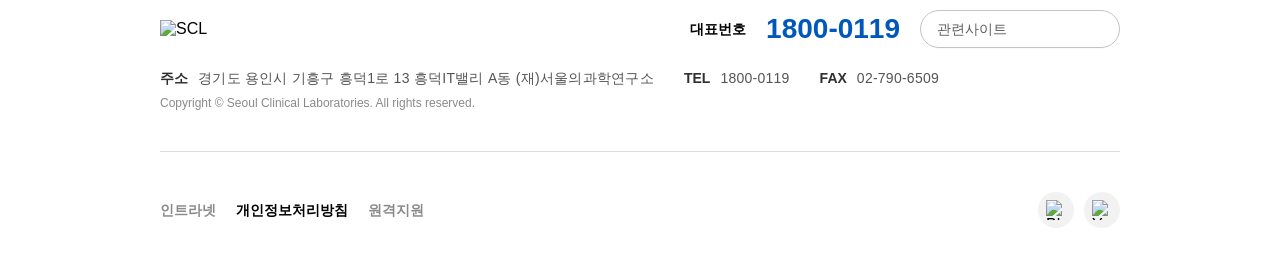
==== commit 1d9e7e88: "Add search overlay, hero text animation, and real input fields - Header search button: opens full-wi" ====
--- a/index.html
+++ b/index.html
@@ -8,7 +8,6 @@
   <link href="https://fonts.googleapis.com/css2?family=Pretendard:wght@300;400;600;700;900&display=swap" rel="stylesheet">
   <style>
     *, *::before, *::after { box-sizing: border-box; margin: 0; padding: 0; }
-    html { scroll-behavior: smooth; }
 
     :root {
       --brand-30: #003e96;
@@ -50,12 +49,6 @@
       justify-content: center;
       padding: 0 40px;
       background: transparent;
-      transition: background 0.3s, border-color 0.3s;
-    }
-    .header.scrolled {
-      background: rgba(0,22,70,0.96);
-      border-bottom-color: rgba(255,255,255,0.15);
-      backdrop-filter: blur(12px);
     }
     .header-inner {
       width: 100%;
@@ -79,21 +72,7 @@
       line-height: 24px;
       white-space: nowrap;
     }
-    .nav a {
-      position: relative;
-    }
-    .nav a::after {
-      content: '';
-      position: absolute;
-      bottom: -4px;
-      left: 0; right: 0;
-      height: 2px;
-      background: white;
-      transform: scaleX(0);
-      transition: transform 0.2s;
-    }
-    .nav a:hover::after { transform: scaleX(1); }
-    .nav a:hover { opacity: 0.9; }
+    .nav a:hover { opacity: 0.8; }
     .gnb {
       display: flex;
       gap: 16px;
@@ -373,10 +352,6 @@
       font-size: 14px;
       color: var(--gray-40);
       line-height: 20px;
-    }
-    .input-field:focus-within {
-      border-color: var(--brand-50);
-      box-shadow: 0 0 0 3px rgba(24,141,221,0.15);
     }
     .btn-login {
       background: var(--brand-30);
@@ -389,9 +364,7 @@
       line-height: 20px;
       cursor: pointer;
       white-space: nowrap;
-      transition: background 0.2s;
-    }
-    .btn-login:hover { background: var(--brand-40); }
+    }
     .search-helper {
       display: flex;
       gap: 16px;
@@ -402,29 +375,11 @@
       align-items: center;
       gap: 4px;
     }
-    .search-helper .checkbox-wrap { cursor: pointer; }
     .search-helper .checkbox-box {
       width: 16px; height: 16px;
       border: 1px solid var(--gray-95);
       border-radius: 4px;
       background: white;
-      display: flex;
-      align-items: center;
-      justify-content: center;
-      flex-shrink: 0;
-      transition: background 0.15s, border-color 0.15s;
-    }
-    .search-helper .checkbox-box.checked {
-      background: var(--brand-40);
-      border-color: var(--brand-40);
-    }
-    .search-helper .checkbox-box.checked::after {
-      content: '';
-      width: 9px; height: 5px;
-      border-left: 2px solid white;
-      border-bottom: 2px solid white;
-      transform: rotate(-45deg) translateY(-1px);
-      display: block;
     }
     .search-helper span {
       font-size: 12px;
@@ -455,33 +410,8 @@
       box-shadow: 0px 1px 0.25px rgba(29,41,61,0.02);
       cursor: pointer;
     }
-    .select-field { position: relative; }
     .select-field span { font-size: 14px; color: var(--gray-40); line-height: 20px; }
-    .select-field img { width: 16px; height: 16px; transition: transform 0.2s; }
-    .select-field.open img { transform: rotate(180deg); }
-    .select-dropdown {
-      display: none;
-      position: absolute;
-      top: calc(100% + 4px);
-      left: 0;
-      background: white;
-      border: 1px solid var(--gray-90);
-      border-radius: 8px;
-      box-shadow: 0 4px 16px rgba(0,0,0,0.1);
-      z-index: 50;
-      min-width: 160px;
-      overflow: hidden;
-    }
-    .select-field.open .select-dropdown { display: block; }
-    .select-dropdown div {
-      padding: 10px 14px;
-      font-size: 14px;
-      color: var(--gray-25);
-      cursor: pointer;
-      transition: background 0.15s;
-    }
-    .select-dropdown div:hover { background: var(--brand-99); }
-    .select-dropdown div.selected { font-weight: 600; color: var(--brand-40); }
+    .select-field img { width: 16px; height: 16px; }
     .text-field {
       background: white;
       border-top: 1px solid var(--gray-90);
@@ -518,8 +448,6 @@
       flex-shrink: 0;
     }
     .btn-search img { width: 20px; height: 20px; }
-    .btn-search { transition: background 0.2s; }
-    .btn-search:hover { background: var(--brand-40); }
 
     /* Notice bar */
     .notice-bar {
@@ -597,9 +525,6 @@
       flex-direction: column;
       align-items: center;
     }
-    .quick-menu {
-      box-shadow: 0 4px 24px rgba(0,0,0,0.12);
-    }
     .quick-item {
       border-bottom: 1px solid var(--gray-95);
       display: flex;
@@ -609,9 +534,7 @@
       width: 100%;
       cursor: pointer;
       position: relative;
-      transition: background 0.15s;
-    }
-    .quick-item:hover { background: var(--gray-99); }
+    }
     .quick-item:last-child { border-bottom: none; }
     .quick-item .icon-wrap {
       width: 40px; height: 40px;
@@ -667,50 +590,8 @@
       align-items: center;
       justify-content: center;
       cursor: pointer;
-      z-index: 99;
-      opacity: 0;
-      pointer-events: none;
-      transition: opacity 0.3s;
-    }
-    .scroll-top.visible { opacity: 1; pointer-events: auto; }
+    }
     .scroll-top img { width: 24px; height: 24px; }
-
-    /* ── CARD HOVER ── */
-    .news-card {
-      cursor: pointer;
-      transition: transform 0.25s, box-shadow 0.25s;
-    }
-    .news-card:hover {
-      transform: translateY(-6px);
-      box-shadow: 0 12px 32px rgba(0,0,0,0.12);
-    }
-    .news-card-img img {
-      transition: transform 0.35s;
-    }
-    .news-card:hover .news-card-img img {
-      transform: scale(1.05);
-    }
-    .wide-card { cursor: pointer; }
-    .wide-card img.wide-bg { transition: transform 0.35s; }
-    .wide-card:hover img.wide-bg { transform: scale(1.04); }
-
-    /* ── NETWORK IMAGE HOVER ── */
-    .network-image { cursor: pointer; }
-    .network-image img.net-img { transition: transform 0.35s; }
-    .network-image:hover img.net-img { transform: scale(1.04); }
-
-    /* ── FOOTER HOVER ── */
-    .footer-links a { transition: color 0.15s; }
-    .footer-links a.muted:hover { color: var(--gray-25); }
-    .sns-icon { transition: transform 0.2s, background 0.2s; }
-    .sns-icon:hover { transform: scale(1.1); background: var(--brand-99); }
-
-    /* ── SPOTLIGHT HOVER ── */
-    .spotlight-preview img { transition: transform 0.35s; }
-    .spotlight-preview:hover img { transform: scale(1.04); }
-    .spotlight-item { transition: opacity 0.15s; }
-    .spotlight-item:hover { opacity: 0.75; }
-    .spotlight-item.active:hover { opacity: 1; }
 
     /* ── SCL INSIGHT ── */
     .insight-section {
@@ -1186,11 +1067,6 @@
   </div>
 </div>
 
-<!-- ── SCROLL TO TOP ── -->
-<div class="scroll-top" id="scrollTopBtn" onclick="window.scrollTo({top:0,behavior:'smooth'})">
-  <img src="https://www.figma.com/api/mcp/asset/c064c4de-7387-49ca-89e6-6a003e4194d6" alt="">
-</div>
-
 <!-- ── FIXED QUICK MENU ── -->
 <div class="quick-menu">
   <div class="quick-item">
@@ -1253,7 +1129,7 @@
         <button class="btn-login">로그인</button>
       </div>
       <div class="search-helper">
-        <div class="checkbox-wrap" onclick="toggleCheckbox(this)">
+        <div class="checkbox-wrap">
           <div class="checkbox-box"></div>
           <span>아이디 저장</span>
         </div>
@@ -1265,18 +1141,9 @@
     <div class="search-form">
       <label>항목조회</label>
       <div class="search-inputs-item">
-        <div class="select-field" id="categorySelect" onclick="toggleCategorySelect(event)">
-          <span id="categoryLabel">전체</span>
+        <div class="select-field">
+          <span>전체</span>
           <img src="https://www.figma.com/api/mcp/asset/543bc4e9-b448-4df7-8578-54442d2aa638" alt="">
-          <div class="select-dropdown" id="categoryDropdown">
-            <div class="selected" onclick="pickCategory(event,'전체')">전체</div>
-            <div onclick="pickCategory(event,'혈액')">혈액</div>
-            <div onclick="pickCategory(event,'소변')">소변</div>
-            <div onclick="pickCategory(event,'미생물')">미생물</div>
-            <div onclick="pickCategory(event,'면역')">면역</div>
-            <div onclick="pickCategory(event,'분자진단')">분자진단</div>
-            <div onclick="pickCategory(event,'병리')">병리</div>
-          </div>
         </div>
         <div class="text-field">
           <input type="text" placeholder="검색어를 입력해주세요" autocomplete="off">
@@ -1301,6 +1168,11 @@
       <img src="https://www.figma.com/api/mcp/asset/52d0f94a-6e03-4afb-98f1-dddcc020833d" alt="이전">
       <img src="https://www.figma.com/api/mcp/asset/3e2f8726-f199-415d-9484-f3b4ed6b7dc4" alt="다음">
     </div>
+  </div>
+
+  <!-- Scroll to top -->
+  <div class="scroll-top" onclick="window.scrollTo({top:0,behavior:'smooth'})">
+    <img src="https://www.figma.com/api/mcp/asset/c064c4de-7387-49ca-89e6-6a003e4194d6" alt="">
   </div>
 
   <!-- Indicator -->
@@ -1429,28 +1301,28 @@
   </div>
   <div class="spotlight-right">
     <div class="spotlight-list">
-      <div class="spotlight-item active" onclick="activateSpotlight(this)">
+      <div class="spotlight-item active">
         <div class="item-text">
           <h3>SCL 병리 검사 부문</h3>
           <p>Precision Diagnosis with Digital Pathology System<br>정확하고 신뢰할 수 있는 병리 진단</p>
         </div>
         <img class="arrow" src="https://www.figma.com/api/mcp/asset/fa98e5cc-8ee8-4b6b-8755-8e47d4cf738e" alt="">
       </div>
-      <div class="spotlight-item" onclick="activateSpotlight(this)">
+      <div class="spotlight-item">
         <div class="item-text">
           <h3>VENTANA FOLR1 (FOLR1-2.1) 검사</h3>
           <p>고등급 장액성 상피성 난소암 및 난관암, 원발성 복막암의<br>치료약제(mirvetuximab soravtansine) 적용 환자 식별을 위한 동반진단검사</p>
         </div>
         <img class="arrow" src="https://www.figma.com/api/mcp/asset/604fa74f-db91-483b-8a48-04563f2c6177" alt="">
       </div>
-      <div class="spotlight-item" onclick="activateSpotlight(this)">
+      <div class="spotlight-item">
         <div class="item-text">
           <h3>내분비 교란물질 프로파일 검사</h3>
           <p>질량분석법(LC-MS/MS)을 이용한 내분비 교란물질(환경호르몬) 측정</p>
         </div>
         <img class="arrow" src="https://www.figma.com/api/mcp/asset/604fa74f-db91-483b-8a48-04563f2c6177" alt="">
       </div>
-      <div class="spotlight-item" onclick="activateSpotlight(this)">
+      <div class="spotlight-item">
         <div class="item-text">
           <h3>SCL 미생물 통계 프로그램 안내</h3>
           <p>일반배양 동정균별 항균제 감수성 패턴과 혈액배양 월별 평균 채혈량 모니터링을 위한 프로그램 사용 안내</p>
@@ -1522,85 +1394,21 @@
     e.currentTarget.classList.add('active');
     document.getElementById('langWrap').classList.remove('open');
   }
+  document.addEventListener('click', function(e) {
+    const wrap = document.getElementById('langWrap');
+    if (wrap && !wrap.contains(e.target)) wrap.classList.remove('open');
+  });
 
   /* ── Header search overlay ── */
   function openHeaderSearch() {
-    document.getElementById('headerSearch').classList.add('open');
+    const overlay = document.getElementById('headerSearch');
+    overlay.classList.add('open');
     setTimeout(() => document.getElementById('headerSearchInput').focus(), 200);
   }
   function closeHeaderSearch() {
     document.getElementById('headerSearch').classList.remove('open');
     document.getElementById('headerSearchInput').value = '';
   }
-
-  /* ── Checkbox toggle ── */
-  function toggleCheckbox(wrap) {
-    wrap.querySelector('.checkbox-box').classList.toggle('checked');
-  }
-
-  /* ── Category select dropdown ── */
-  function toggleCategorySelect(e) {
-    e.stopPropagation();
-    document.getElementById('categorySelect').classList.toggle('open');
-  }
-  function pickCategory(e, val) {
-    e.stopPropagation();
-    document.getElementById('categoryLabel').textContent = val;
-    document.querySelectorAll('#categoryDropdown div').forEach(d => d.classList.remove('selected'));
-    e.currentTarget.classList.add('selected');
-    document.getElementById('categorySelect').classList.remove('open');
-  }
-
-  /* ── Spotlight click ── */
-  function activateSpotlight(el) {
-    document.querySelectorAll('.spotlight-item').forEach(i => i.classList.remove('active'));
-    el.classList.add('active');
-  }
-
-  /* ── Notice carousel ── */
-  const notices = [
-    { tag: '공문', num: '[SCL 2026-043호]', text: 'VENTANA FOLR1(FOLR1-2.1) Assay 검사 외 8항목의 신규검사 및 일부 검사정 ...', date: '2026-05-29', isNew: true },
-    { tag: '공문', num: '[SCL 2026-042호]', text: '2026년 상반기 신규 분자진단 검사 항목 도입 안내', date: '2026-05-22', isNew: false },
-    { tag: '공지', num: '[공지]', text: '서울의과학연구소 창립 50주년 기념 행사 안내', date: '2026-05-15', isNew: false },
-    { tag: '공지', num: '[공지]', text: '2026년 추석 연휴 기간 검사 운영 및 결과 보고 안내', date: '2026-04-30', isNew: false },
-  ];
-  let noticeIdx = 0;
-  function renderNotice() {
-    const n = notices[noticeIdx];
-    document.querySelector('.notice-tag').textContent = n.tag;
-    document.querySelector('.notice-num').textContent = n.num;
-    document.querySelector('.notice-text').textContent = n.text;
-    document.querySelector('.notice-date').textContent = n.date;
-    const badge = document.querySelector('.notice-new');
-    badge.style.display = n.isNew ? 'flex' : 'none';
-  }
-  document.querySelector('.notice-nav img:first-child').addEventListener('click', () => {
-    noticeIdx = (noticeIdx - 1 + notices.length) % notices.length;
-    renderNotice();
-  });
-  document.querySelector('.notice-nav img:last-child').addEventListener('click', () => {
-    noticeIdx = (noticeIdx + 1) % notices.length;
-    renderNotice();
-  });
-
-  /* ── Scroll behaviors ── */
-  window.addEventListener('scroll', function() {
-    const y = window.scrollY;
-    // Header solid on scroll
-    document.querySelector('.header').classList.toggle('scrolled', y > 60);
-    // Scroll-to-top button visibility
-    document.getElementById('scrollTopBtn').classList.toggle('visible', y > 300);
-  });
-
-  /* ── Close dropdowns on outside click ── */
-  document.addEventListener('click', function(e) {
-    const langWrap = document.getElementById('langWrap');
-    if (langWrap && !langWrap.contains(e.target)) langWrap.classList.remove('open');
-    const catSel = document.getElementById('categorySelect');
-    if (catSel && !catSel.contains(e.target)) catSel.classList.remove('open');
-  });
-
-  /* ── ESC closes search ── */
   document.addEventListener('keydown', function(e) {
     if (e.key === 'Escape') closeHeaderSearch();
   });
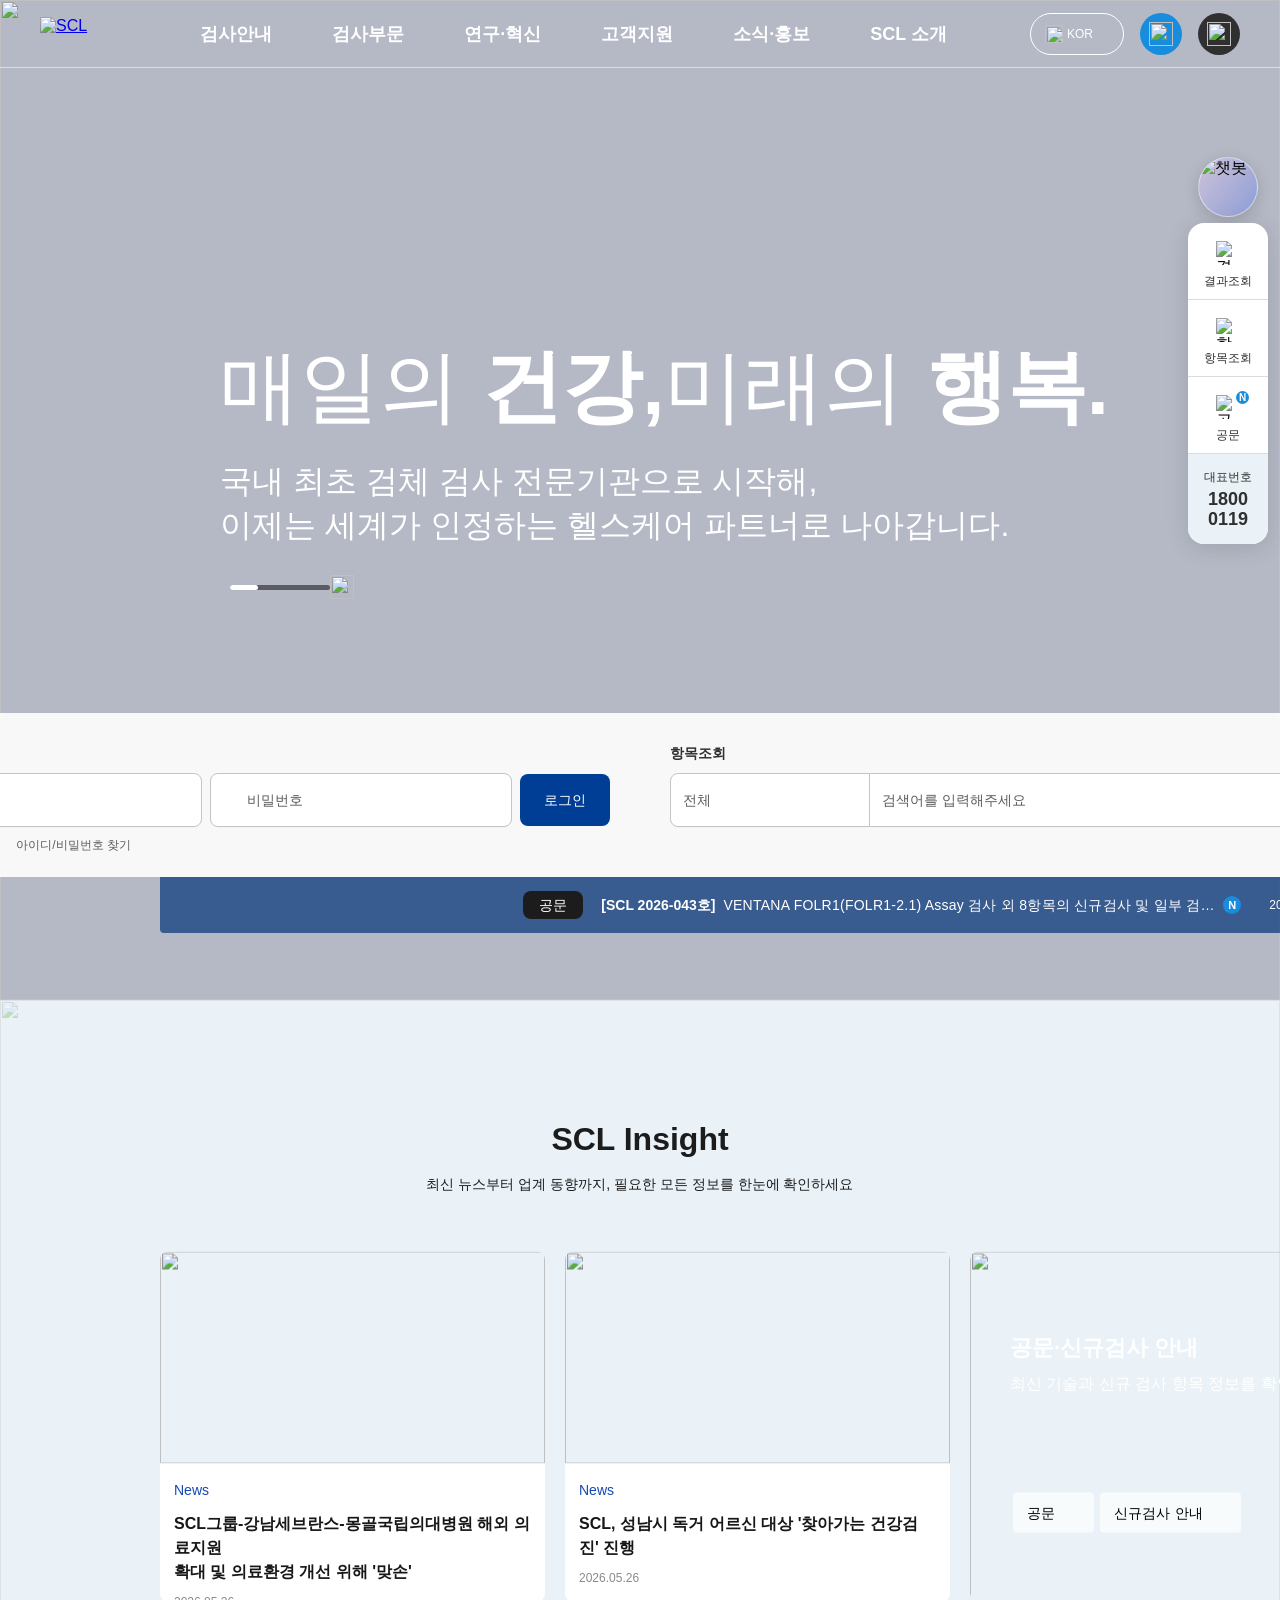
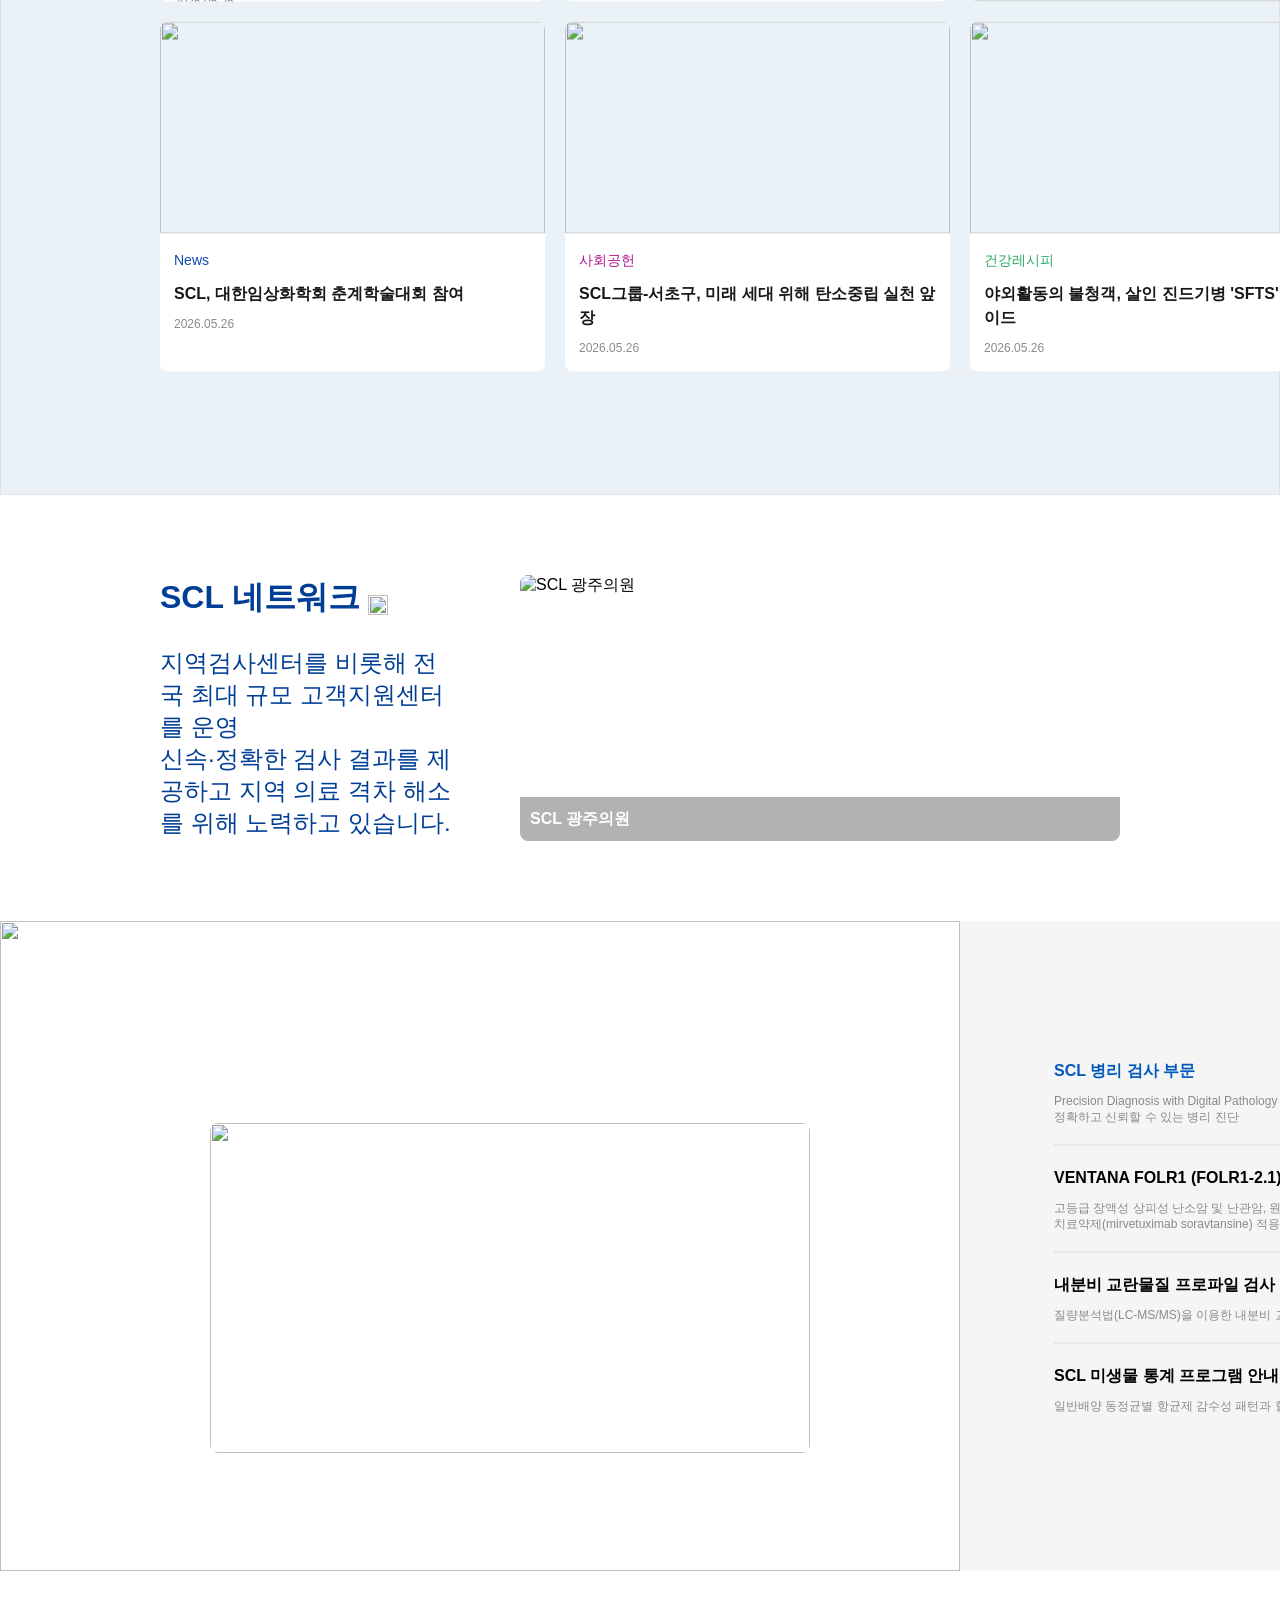
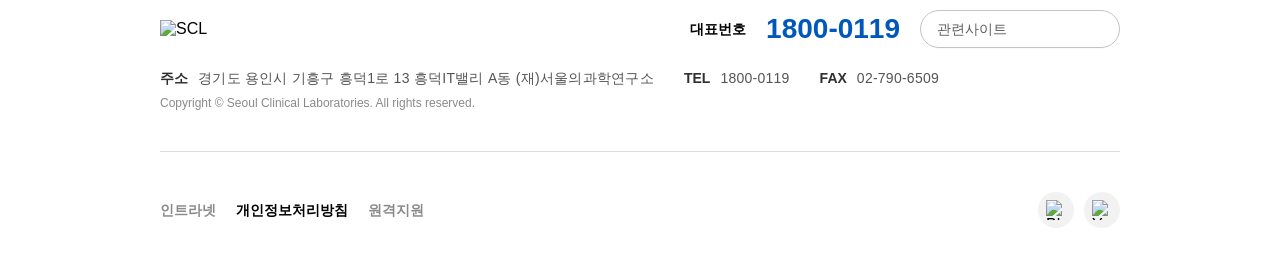
==== commit 421466d9: "Fix quick menu: separate chatbot button, correct icons and positions - quick_chat is now a standalon" ====
--- a/index.html
+++ b/index.html
@@ -8,6 +8,7 @@
   <link href="https://fonts.googleapis.com/css2?family=Pretendard:wght@300;400;600;700;900&display=swap" rel="stylesheet">
   <style>
     *, *::before, *::after { box-sizing: border-box; margin: 0; padding: 0; }
+    html { scroll-behavior: smooth; }
 
     :root {
       --brand-30: #003e96;
@@ -49,6 +50,12 @@
       justify-content: center;
       padding: 0 40px;
       background: transparent;
+      transition: background 0.3s, border-color 0.3s;
+    }
+    .header.scrolled {
+      background: rgba(0,22,70,0.96);
+      border-bottom-color: rgba(255,255,255,0.15);
+      backdrop-filter: blur(12px);
     }
     .header-inner {
       width: 100%;
@@ -57,7 +64,7 @@
       align-items: center;
       justify-content: space-between;
     }
-    .logo img { width: 77px; height: auto; display: block; }
+    .logo img { width: 77px; height: 33px; display: block; object-fit: contain; }
     .nav {
       display: flex;
       gap: 60px;
@@ -72,7 +79,21 @@
       line-height: 24px;
       white-space: nowrap;
     }
-    .nav a:hover { opacity: 0.8; }
+    .nav a {
+      position: relative;
+    }
+    .nav a::after {
+      content: '';
+      position: absolute;
+      bottom: -4px;
+      left: 0; right: 0;
+      height: 2px;
+      background: white;
+      transform: scaleX(0);
+      transition: transform 0.2s;
+    }
+    .nav a:hover::after { transform: scaleX(1); }
+    .nav a:hover { opacity: 0.9; }
     .gnb {
       display: flex;
       gap: 16px;
@@ -146,7 +167,7 @@
     .header-search-overlay {
       position: fixed;
       top: 0; left: 0; right: 0;
-      z-index: 99;
+      z-index: 200;
       background: rgba(0,20,60,0.97);
       height: 0;
       overflow: hidden;
@@ -352,6 +373,10 @@
       font-size: 14px;
       color: var(--gray-40);
       line-height: 20px;
+    }
+    .input-field:focus-within {
+      border-color: var(--brand-50);
+      box-shadow: 0 0 0 3px rgba(24,141,221,0.15);
     }
     .btn-login {
       background: var(--brand-30);
@@ -364,7 +389,9 @@
       line-height: 20px;
       cursor: pointer;
       white-space: nowrap;
-    }
+      transition: background 0.2s;
+    }
+    .btn-login:hover { background: var(--brand-40); }
     .search-helper {
       display: flex;
       gap: 16px;
@@ -375,11 +402,29 @@
       align-items: center;
       gap: 4px;
     }
+    .search-helper .checkbox-wrap { cursor: pointer; }
     .search-helper .checkbox-box {
       width: 16px; height: 16px;
       border: 1px solid var(--gray-95);
       border-radius: 4px;
       background: white;
+      display: flex;
+      align-items: center;
+      justify-content: center;
+      flex-shrink: 0;
+      transition: background 0.15s, border-color 0.15s;
+    }
+    .search-helper .checkbox-box.checked {
+      background: var(--brand-40);
+      border-color: var(--brand-40);
+    }
+    .search-helper .checkbox-box.checked::after {
+      content: '';
+      width: 9px; height: 5px;
+      border-left: 2px solid white;
+      border-bottom: 2px solid white;
+      transform: rotate(-45deg) translateY(-1px);
+      display: block;
     }
     .search-helper span {
       font-size: 12px;
@@ -410,8 +455,33 @@
       box-shadow: 0px 1px 0.25px rgba(29,41,61,0.02);
       cursor: pointer;
     }
+    .select-field { position: relative; }
     .select-field span { font-size: 14px; color: var(--gray-40); line-height: 20px; }
-    .select-field img { width: 16px; height: 16px; }
+    .select-field img { width: 16px; height: 16px; transition: transform 0.2s; }
+    .select-field.open img { transform: rotate(180deg); }
+    .select-dropdown {
+      display: none;
+      position: absolute;
+      top: calc(100% + 4px);
+      left: 0;
+      background: white;
+      border: 1px solid var(--gray-90);
+      border-radius: 8px;
+      box-shadow: 0 4px 16px rgba(0,0,0,0.1);
+      z-index: 50;
+      min-width: 160px;
+      overflow: hidden;
+    }
+    .select-field.open .select-dropdown { display: block; }
+    .select-dropdown div {
+      padding: 10px 14px;
+      font-size: 14px;
+      color: var(--gray-25);
+      cursor: pointer;
+      transition: background 0.15s;
+    }
+    .select-dropdown div:hover { background: var(--brand-99); }
+    .select-dropdown div.selected { font-weight: 600; color: var(--brand-40); }
     .text-field {
       background: white;
       border-top: 1px solid var(--gray-90);
@@ -448,6 +518,8 @@
       flex-shrink: 0;
     }
     .btn-search img { width: 20px; height: 20px; }
+    .btn-search { transition: background 0.2s; }
+    .btn-search:hover { background: var(--brand-40); }
 
     /* Notice bar */
     .notice-bar {
@@ -510,6 +582,29 @@
     .notice-date { color: white; font-size: 12px; font-weight: 400; line-height: 16px; padding: 10px; white-space: nowrap; }
     .notice-nav { display: flex; gap: 8px; align-items: center; }
     .notice-nav img { width: 20px; height: 20px; cursor: pointer; }
+
+    /* Quick chat (standalone button above quick menu) */
+    .quick-chat-btn {
+      position: fixed;
+      right: 22px;
+      top: 157px;
+      z-index: 99;
+      width: 60px; height: 60px;
+      border-radius: 60px;
+      border: 1px solid rgba(255,255,255,0.5);
+      background: linear-gradient(128deg, rgba(169,151,193,0.6) 5%, rgba(74,98,186,0.6) 91%), white;
+      overflow: hidden;
+      cursor: pointer;
+      display: flex;
+      align-items: center;
+      justify-content: center;
+      box-shadow: 0 4px 16px rgba(0,0,0,0.15);
+    }
+    .quick-chat-btn img {
+      width: 100%;
+      height: 100%;
+      object-fit: cover;
+    }
 
     /* Quick menu */
     .quick-menu {
@@ -524,6 +619,7 @@
       display: flex;
       flex-direction: column;
       align-items: center;
+      box-shadow: 0 4px 24px rgba(0,0,0,0.12);
     }
     .quick-item {
       border-bottom: 1px solid var(--gray-95);
@@ -534,7 +630,9 @@
       width: 100%;
       cursor: pointer;
       position: relative;
-    }
+      transition: background 0.15s;
+    }
+    .quick-item:hover { background: var(--gray-99); }
     .quick-item:last-child { border-bottom: none; }
     .quick-item .icon-wrap {
       width: 40px; height: 40px;
@@ -590,8 +688,50 @@
       align-items: center;
       justify-content: center;
       cursor: pointer;
-    }
+      z-index: 99;
+      opacity: 0;
+      pointer-events: none;
+      transition: opacity 0.3s;
+    }
+    .scroll-top.visible { opacity: 1; pointer-events: auto; }
     .scroll-top img { width: 24px; height: 24px; }
+
+    /* ── CARD HOVER ── */
+    .news-card {
+      cursor: pointer;
+      transition: transform 0.25s, box-shadow 0.25s;
+    }
+    .news-card:hover {
+      transform: translateY(-6px);
+      box-shadow: 0 12px 32px rgba(0,0,0,0.12);
+    }
+    .news-card-img img {
+      transition: transform 0.35s;
+    }
+    .news-card:hover .news-card-img img {
+      transform: scale(1.05);
+    }
+    .wide-card { cursor: pointer; }
+    .wide-card img.wide-bg { transition: transform 0.35s; }
+    .wide-card:hover img.wide-bg { transform: scale(1.04); }
+
+    /* ── NETWORK IMAGE HOVER ── */
+    .network-image { cursor: pointer; }
+    .network-image img.net-img { transition: transform 0.35s; }
+    .network-image:hover img.net-img { transform: scale(1.04); }
+
+    /* ── FOOTER HOVER ── */
+    .footer-links a { transition: color 0.15s; }
+    .footer-links a.muted:hover { color: var(--gray-25); }
+    .sns-icon { transition: transform 0.2s, background 0.2s; }
+    .sns-icon:hover { transform: scale(1.1); background: var(--brand-99); }
+
+    /* ── SPOTLIGHT HOVER ── */
+    .spotlight-preview img { transition: transform 0.35s; }
+    .spotlight-preview:hover img { transform: scale(1.04); }
+    .spotlight-item { transition: opacity 0.15s; }
+    .spotlight-item:hover { opacity: 0.75; }
+    .spotlight-item.active:hover { opacity: 1; }
 
     /* ── SCL INSIGHT ── */
     .insight-section {
@@ -1067,24 +1207,34 @@
   </div>
 </div>
 
+<!-- ── SCROLL TO TOP ── -->
+<div class="scroll-top" id="scrollTopBtn" onclick="window.scrollTo({top:0,behavior:'smooth'})">
+  <img src="https://www.figma.com/api/mcp/asset/bd5f29b2-c0c3-4393-abb4-979926c38ce2" alt="">
+</div>
+
+<!-- ── QUICK CHAT (별도 버튼) ── -->
+<div class="quick-chat-btn">
+  <img src="https://www.figma.com/api/mcp/asset/a2c5ba9b-1526-4ba9-91de-40c41ff2bb6c" alt="챗봇">
+</div>
+
 <!-- ── FIXED QUICK MENU ── -->
 <div class="quick-menu">
   <div class="quick-item">
     <div class="icon-wrap">
-      <img src="https://www.figma.com/api/mcp/asset/50a83c4c-d267-4393-bd34-bc041eff83c0" alt="">
+      <img src="https://www.figma.com/api/mcp/asset/020d794b-99d5-43b7-b8b0-a1005c5d7441" alt="결과조회">
     </div>
     <p>결과조회</p>
   </div>
   <div class="quick-item">
     <div class="icon-wrap">
-      <img src="https://www.figma.com/api/mcp/asset/50a83c4c-d267-4393-bd34-bc041eff83c0" alt="">
+      <img src="https://www.figma.com/api/mcp/asset/6d47d9d6-ef14-4cb3-b631-978f4b23bbb3" alt="항목조회">
     </div>
     <p>항목조회</p>
   </div>
   <div class="quick-item">
     <div class="quick-new-badge"><span>N</span></div>
     <div class="icon-wrap">
-      <img src="https://www.figma.com/api/mcp/asset/50a83c4c-d267-4393-bd34-bc041eff83c0" alt="">
+      <img src="https://www.figma.com/api/mcp/asset/03db5ec0-237b-479c-a2fa-eae8e360bc25" alt="공문">
     </div>
     <p>공문</p>
   </div>
@@ -1129,7 +1279,7 @@
         <button class="btn-login">로그인</button>
       </div>
       <div class="search-helper">
-        <div class="checkbox-wrap">
+        <div class="checkbox-wrap" onclick="toggleCheckbox(this)">
           <div class="checkbox-box"></div>
           <span>아이디 저장</span>
         </div>
@@ -1141,9 +1291,18 @@
     <div class="search-form">
       <label>항목조회</label>
       <div class="search-inputs-item">
-        <div class="select-field">
-          <span>전체</span>
+        <div class="select-field" id="categorySelect" onclick="toggleCategorySelect(event)">
+          <span id="categoryLabel">전체</span>
           <img src="https://www.figma.com/api/mcp/asset/543bc4e9-b448-4df7-8578-54442d2aa638" alt="">
+          <div class="select-dropdown" id="categoryDropdown">
+            <div class="selected" onclick="pickCategory(event,'전체')">전체</div>
+            <div onclick="pickCategory(event,'혈액')">혈액</div>
+            <div onclick="pickCategory(event,'소변')">소변</div>
+            <div onclick="pickCategory(event,'미생물')">미생물</div>
+            <div onclick="pickCategory(event,'면역')">면역</div>
+            <div onclick="pickCategory(event,'분자진단')">분자진단</div>
+            <div onclick="pickCategory(event,'병리')">병리</div>
+          </div>
         </div>
         <div class="text-field">
           <input type="text" placeholder="검색어를 입력해주세요" autocomplete="off">
@@ -1168,11 +1327,6 @@
       <img src="https://www.figma.com/api/mcp/asset/52d0f94a-6e03-4afb-98f1-dddcc020833d" alt="이전">
       <img src="https://www.figma.com/api/mcp/asset/3e2f8726-f199-415d-9484-f3b4ed6b7dc4" alt="다음">
     </div>
-  </div>
-
-  <!-- Scroll to top -->
-  <div class="scroll-top" onclick="window.scrollTo({top:0,behavior:'smooth'})">
-    <img src="https://www.figma.com/api/mcp/asset/c064c4de-7387-49ca-89e6-6a003e4194d6" alt="">
   </div>
 
   <!-- Indicator -->
@@ -1301,28 +1455,28 @@
   </div>
   <div class="spotlight-right">
     <div class="spotlight-list">
-      <div class="spotlight-item active">
+      <div class="spotlight-item active" onclick="activateSpotlight(this)">
         <div class="item-text">
           <h3>SCL 병리 검사 부문</h3>
           <p>Precision Diagnosis with Digital Pathology System<br>정확하고 신뢰할 수 있는 병리 진단</p>
         </div>
         <img class="arrow" src="https://www.figma.com/api/mcp/asset/fa98e5cc-8ee8-4b6b-8755-8e47d4cf738e" alt="">
       </div>
-      <div class="spotlight-item">
+      <div class="spotlight-item" onclick="activateSpotlight(this)">
         <div class="item-text">
           <h3>VENTANA FOLR1 (FOLR1-2.1) 검사</h3>
           <p>고등급 장액성 상피성 난소암 및 난관암, 원발성 복막암의<br>치료약제(mirvetuximab soravtansine) 적용 환자 식별을 위한 동반진단검사</p>
         </div>
         <img class="arrow" src="https://www.figma.com/api/mcp/asset/604fa74f-db91-483b-8a48-04563f2c6177" alt="">
       </div>
-      <div class="spotlight-item">
+      <div class="spotlight-item" onclick="activateSpotlight(this)">
         <div class="item-text">
           <h3>내분비 교란물질 프로파일 검사</h3>
           <p>질량분석법(LC-MS/MS)을 이용한 내분비 교란물질(환경호르몬) 측정</p>
         </div>
         <img class="arrow" src="https://www.figma.com/api/mcp/asset/604fa74f-db91-483b-8a48-04563f2c6177" alt="">
       </div>
-      <div class="spotlight-item">
+      <div class="spotlight-item" onclick="activateSpotlight(this)">
         <div class="item-text">
           <h3>SCL 미생물 통계 프로그램 안내</h3>
           <p>일반배양 동정균별 항균제 감수성 패턴과 혈액배양 월별 평균 채혈량 모니터링을 위한 프로그램 사용 안내</p>
@@ -1394,21 +1548,85 @@
     e.currentTarget.classList.add('active');
     document.getElementById('langWrap').classList.remove('open');
   }
-  document.addEventListener('click', function(e) {
-    const wrap = document.getElementById('langWrap');
-    if (wrap && !wrap.contains(e.target)) wrap.classList.remove('open');
-  });
 
   /* ── Header search overlay ── */
   function openHeaderSearch() {
-    const overlay = document.getElementById('headerSearch');
-    overlay.classList.add('open');
+    document.getElementById('headerSearch').classList.add('open');
     setTimeout(() => document.getElementById('headerSearchInput').focus(), 200);
   }
   function closeHeaderSearch() {
     document.getElementById('headerSearch').classList.remove('open');
     document.getElementById('headerSearchInput').value = '';
   }
+
+  /* ── Checkbox toggle ── */
+  function toggleCheckbox(wrap) {
+    wrap.querySelector('.checkbox-box').classList.toggle('checked');
+  }
+
+  /* ── Category select dropdown ── */
+  function toggleCategorySelect(e) {
+    e.stopPropagation();
+    document.getElementById('categorySelect').classList.toggle('open');
+  }
+  function pickCategory(e, val) {
+    e.stopPropagation();
+    document.getElementById('categoryLabel').textContent = val;
+    document.querySelectorAll('#categoryDropdown div').forEach(d => d.classList.remove('selected'));
+    e.currentTarget.classList.add('selected');
+    document.getElementById('categorySelect').classList.remove('open');
+  }
+
+  /* ── Spotlight click ── */
+  function activateSpotlight(el) {
+    document.querySelectorAll('.spotlight-item').forEach(i => i.classList.remove('active'));
+    el.classList.add('active');
+  }
+
+  /* ── Notice carousel ── */
+  const notices = [
+    { tag: '공문', num: '[SCL 2026-043호]', text: 'VENTANA FOLR1(FOLR1-2.1) Assay 검사 외 8항목의 신규검사 및 일부 검사정 ...', date: '2026-05-29', isNew: true },
+    { tag: '공문', num: '[SCL 2026-042호]', text: '2026년 상반기 신규 분자진단 검사 항목 도입 안내', date: '2026-05-22', isNew: false },
+    { tag: '공지', num: '[공지]', text: '서울의과학연구소 창립 50주년 기념 행사 안내', date: '2026-05-15', isNew: false },
+    { tag: '공지', num: '[공지]', text: '2026년 추석 연휴 기간 검사 운영 및 결과 보고 안내', date: '2026-04-30', isNew: false },
+  ];
+  let noticeIdx = 0;
+  function renderNotice() {
+    const n = notices[noticeIdx];
+    document.querySelector('.notice-tag').textContent = n.tag;
+    document.querySelector('.notice-num').textContent = n.num;
+    document.querySelector('.notice-text').textContent = n.text;
+    document.querySelector('.notice-date').textContent = n.date;
+    const badge = document.querySelector('.notice-new');
+    badge.style.display = n.isNew ? 'flex' : 'none';
+  }
+  document.querySelector('.notice-nav img:first-child').addEventListener('click', () => {
+    noticeIdx = (noticeIdx - 1 + notices.length) % notices.length;
+    renderNotice();
+  });
+  document.querySelector('.notice-nav img:last-child').addEventListener('click', () => {
+    noticeIdx = (noticeIdx + 1) % notices.length;
+    renderNotice();
+  });
+
+  /* ── Scroll behaviors ── */
+  window.addEventListener('scroll', function() {
+    const y = window.scrollY;
+    // Header solid on scroll
+    document.querySelector('.header').classList.toggle('scrolled', y > 60);
+    // Scroll-to-top button visibility
+    document.getElementById('scrollTopBtn').classList.toggle('visible', y > 300);
+  });
+
+  /* ── Close dropdowns on outside click ── */
+  document.addEventListener('click', function(e) {
+    const langWrap = document.getElementById('langWrap');
+    if (langWrap && !langWrap.contains(e.target)) langWrap.classList.remove('open');
+    const catSel = document.getElementById('categorySelect');
+    if (catSel && !catSel.contains(e.target)) catSel.classList.remove('open');
+  });
+
+  /* ── ESC closes search ── */
   document.addEventListener('keydown', function(e) {
     if (e.key === 'Escape') closeHeaderSearch();
   });
